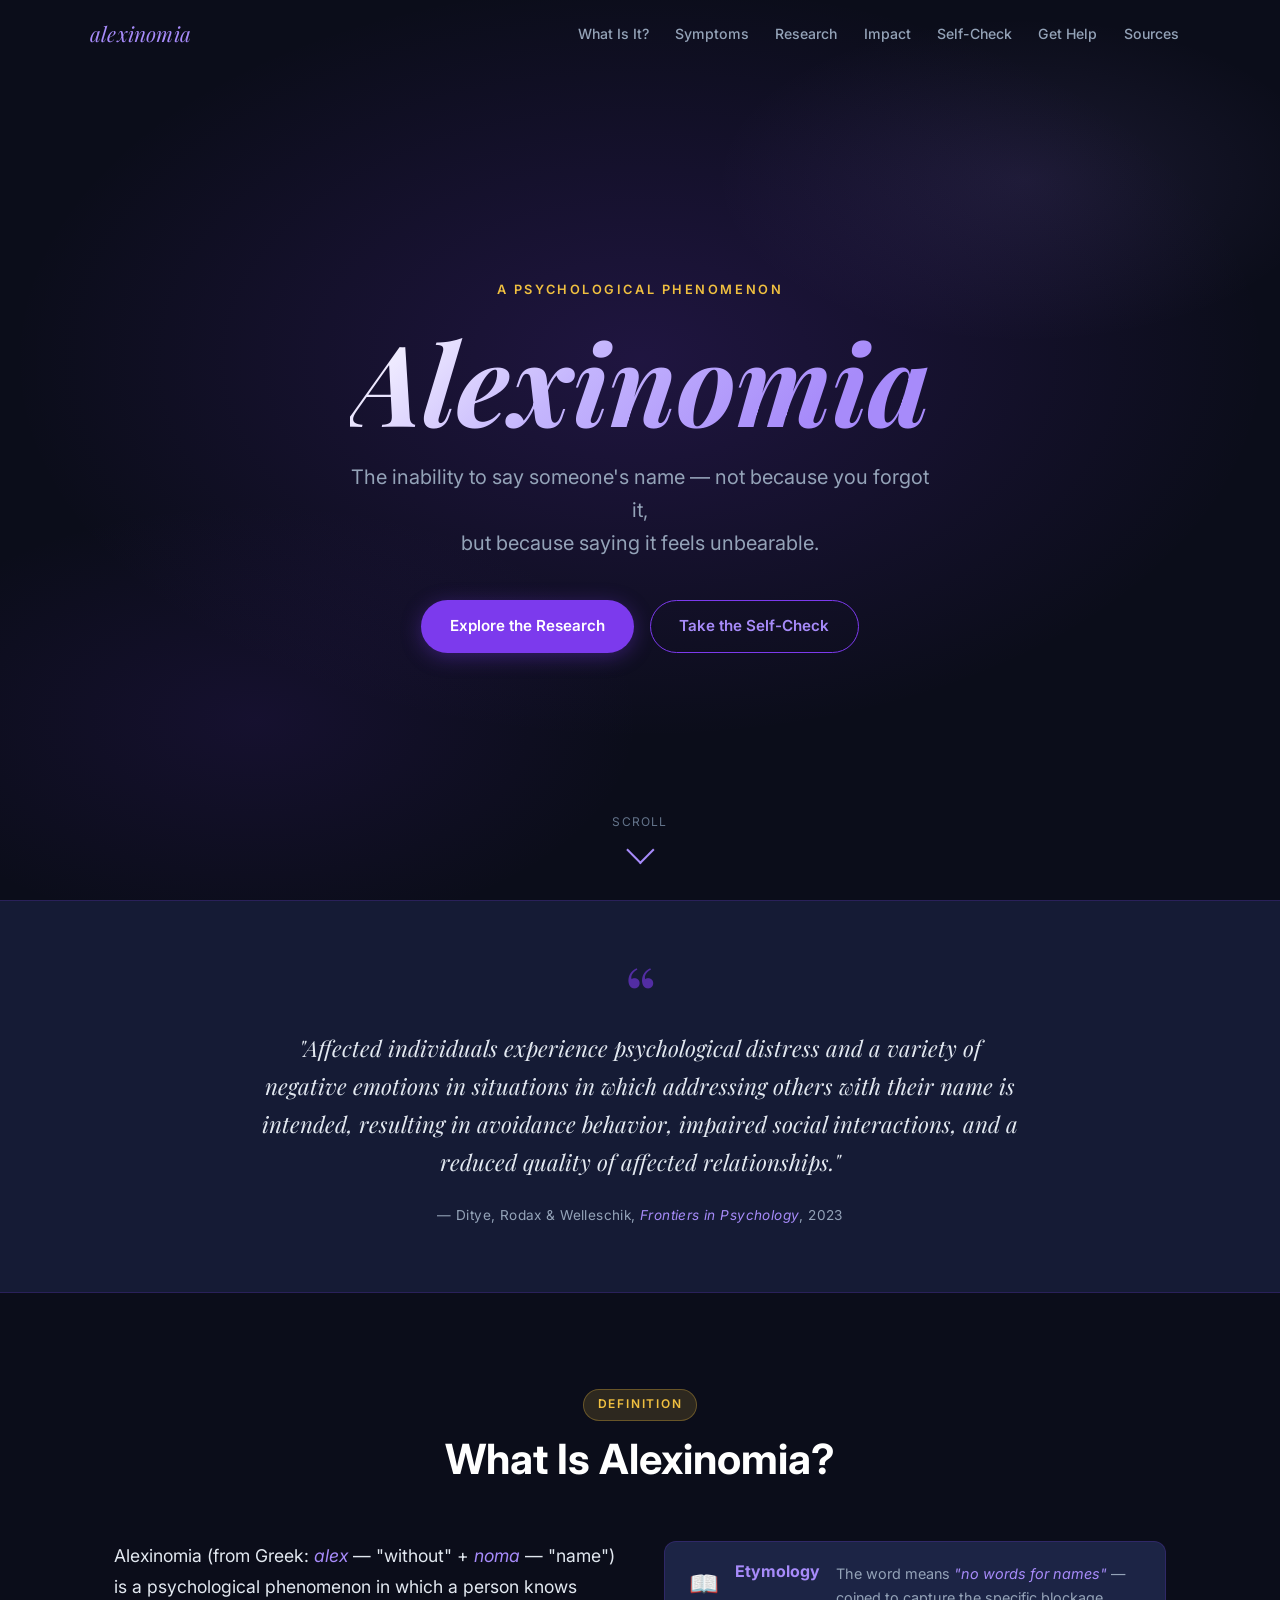
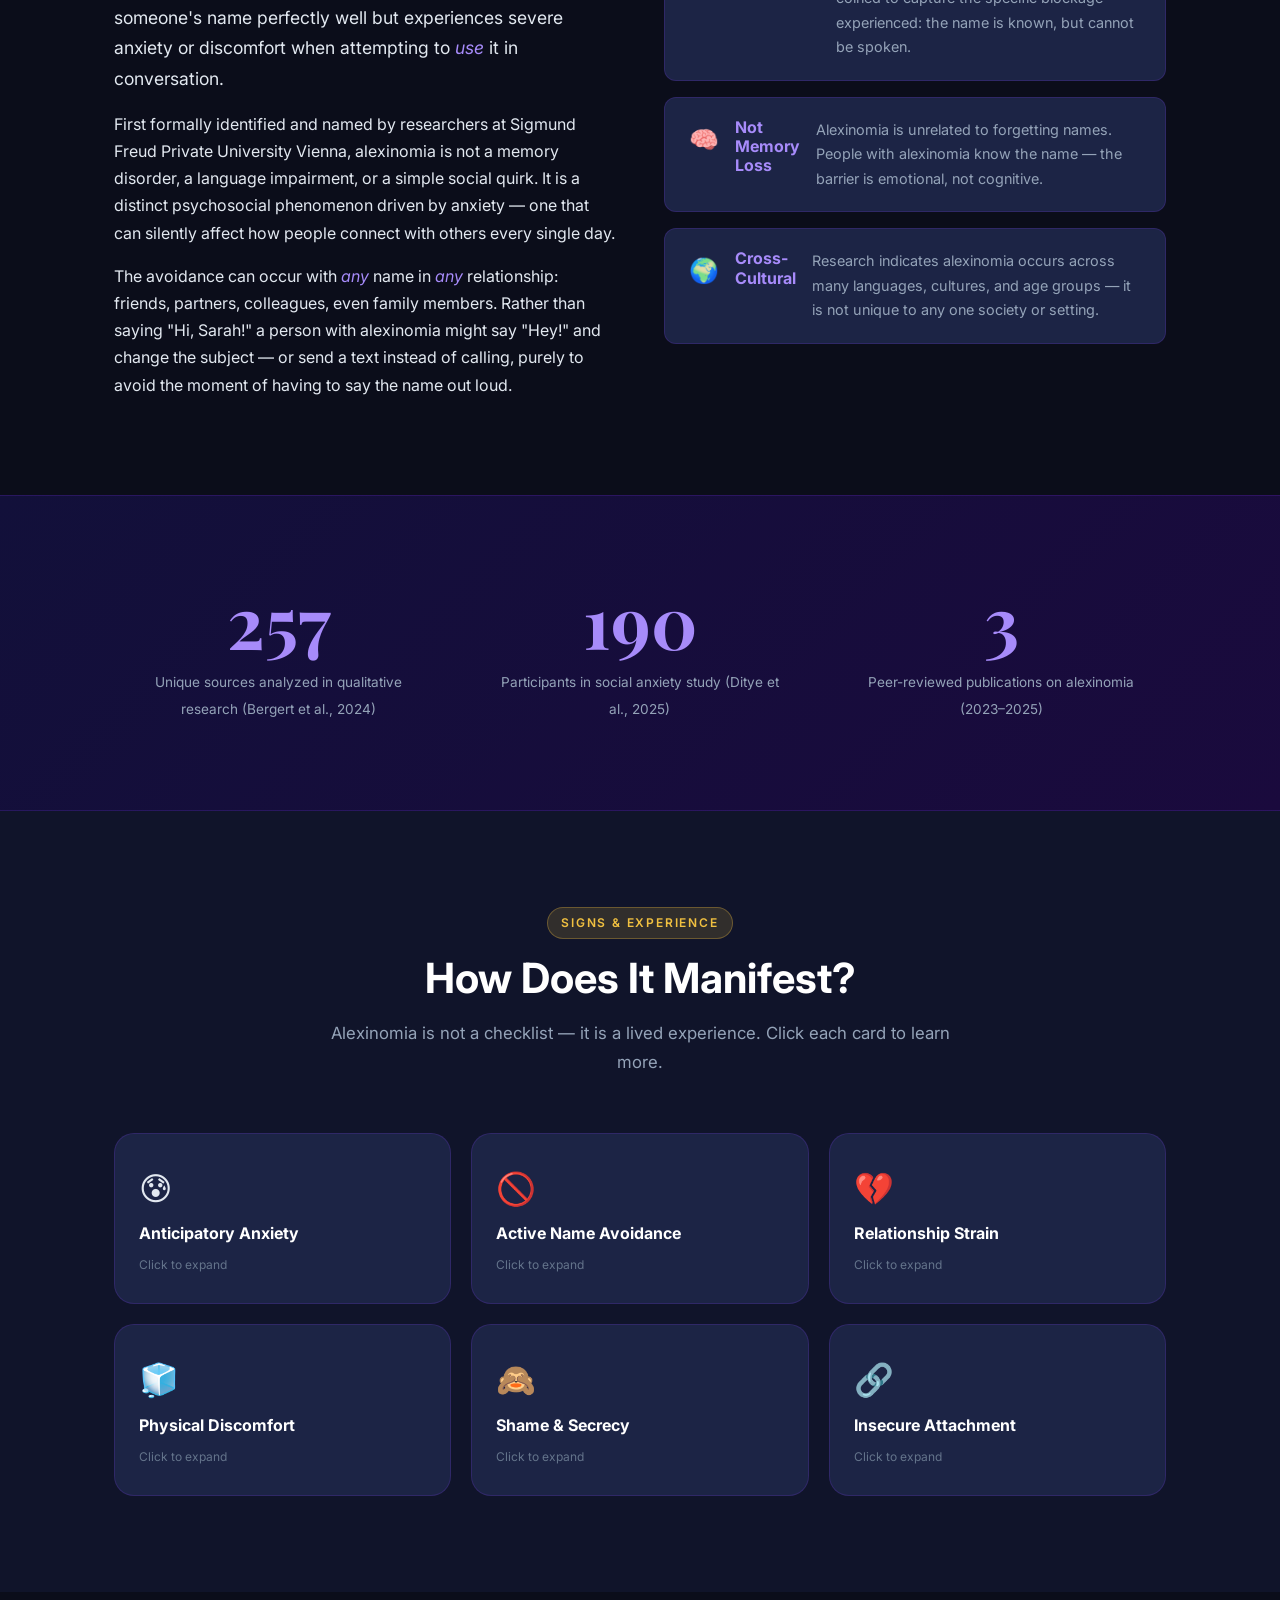
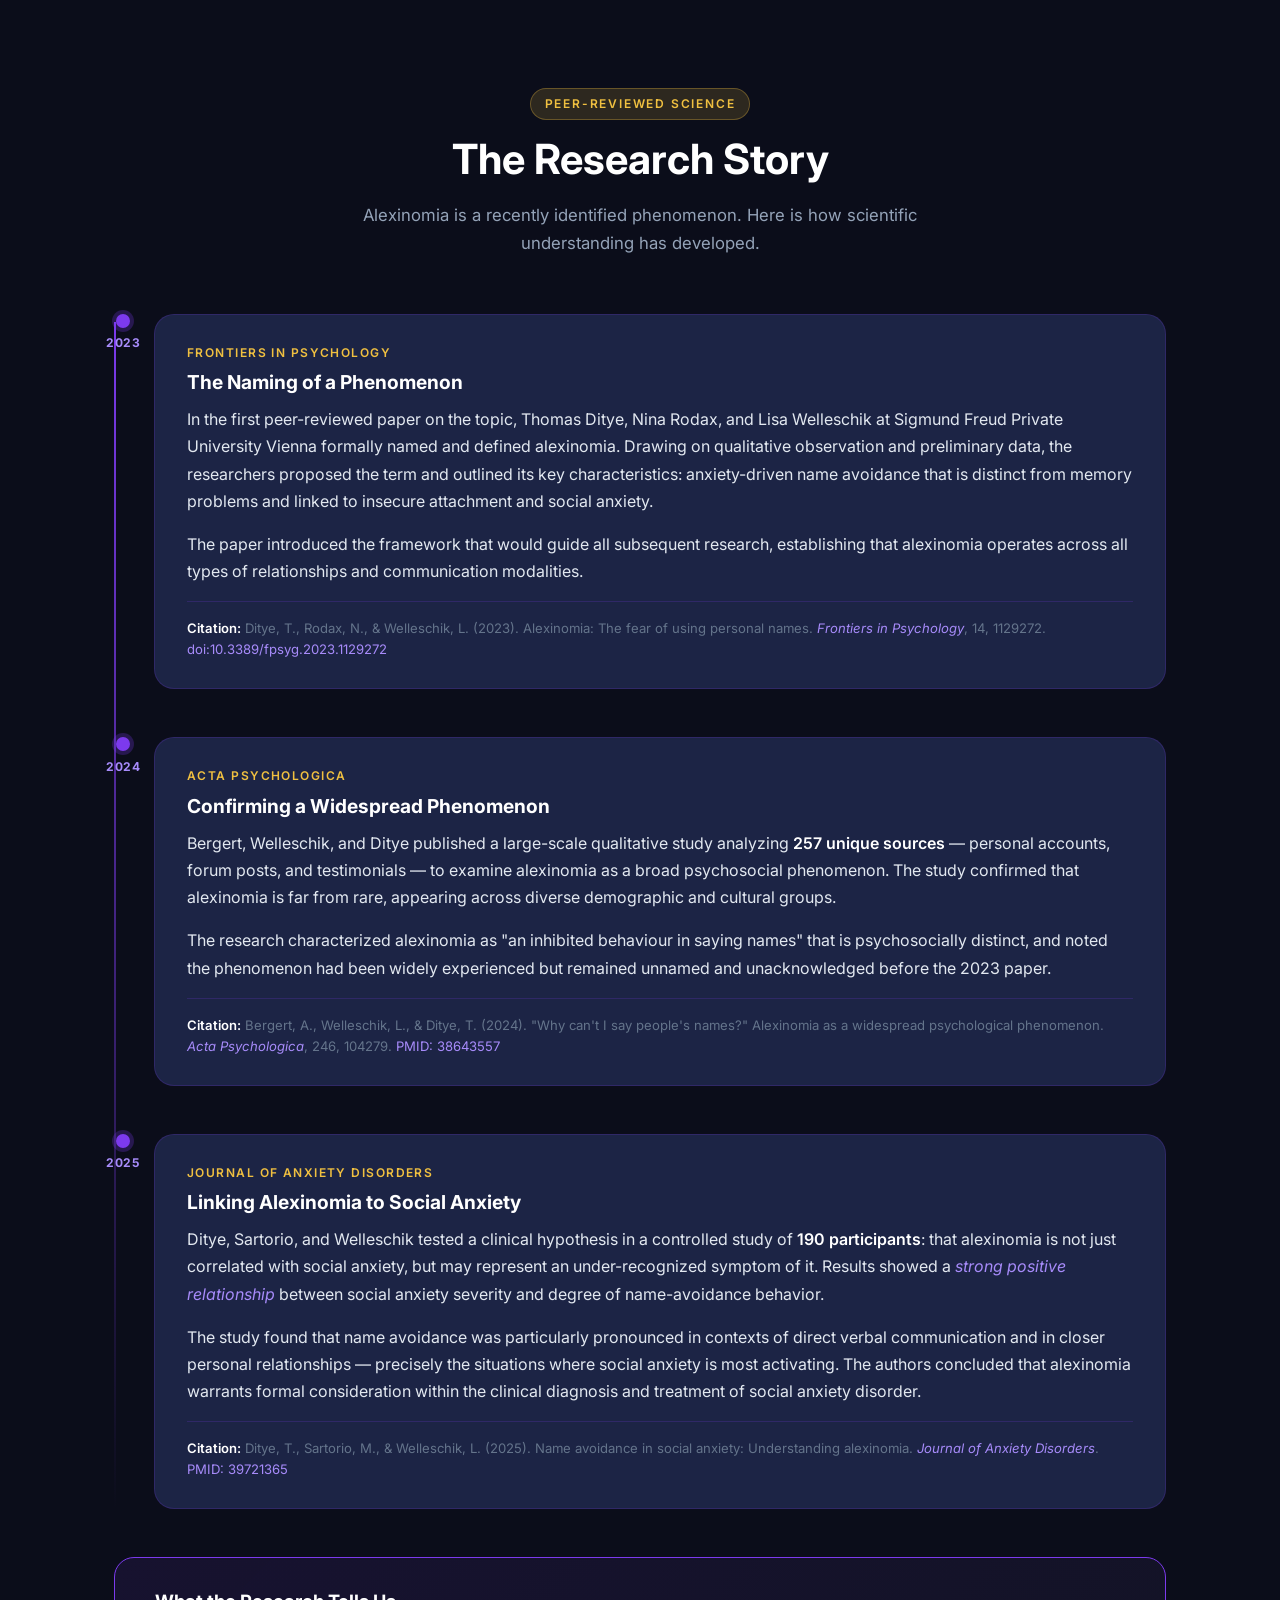
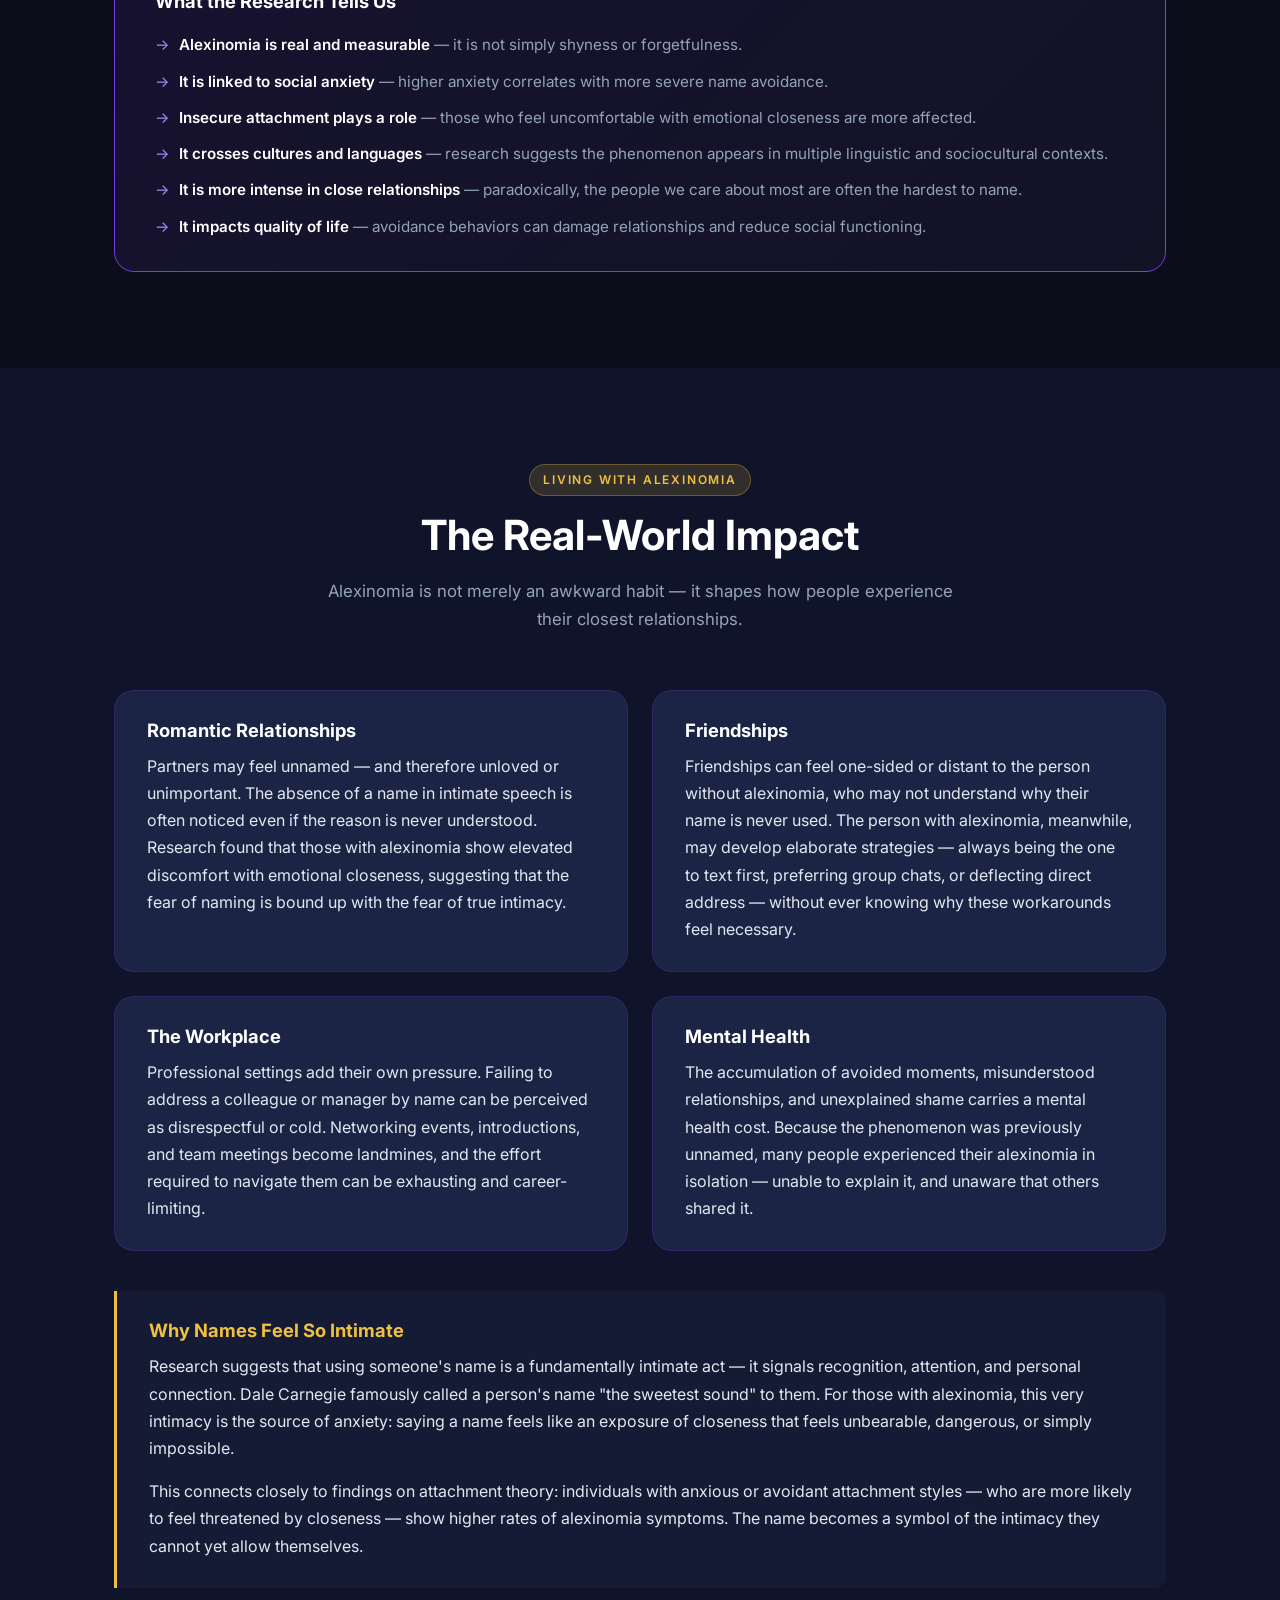
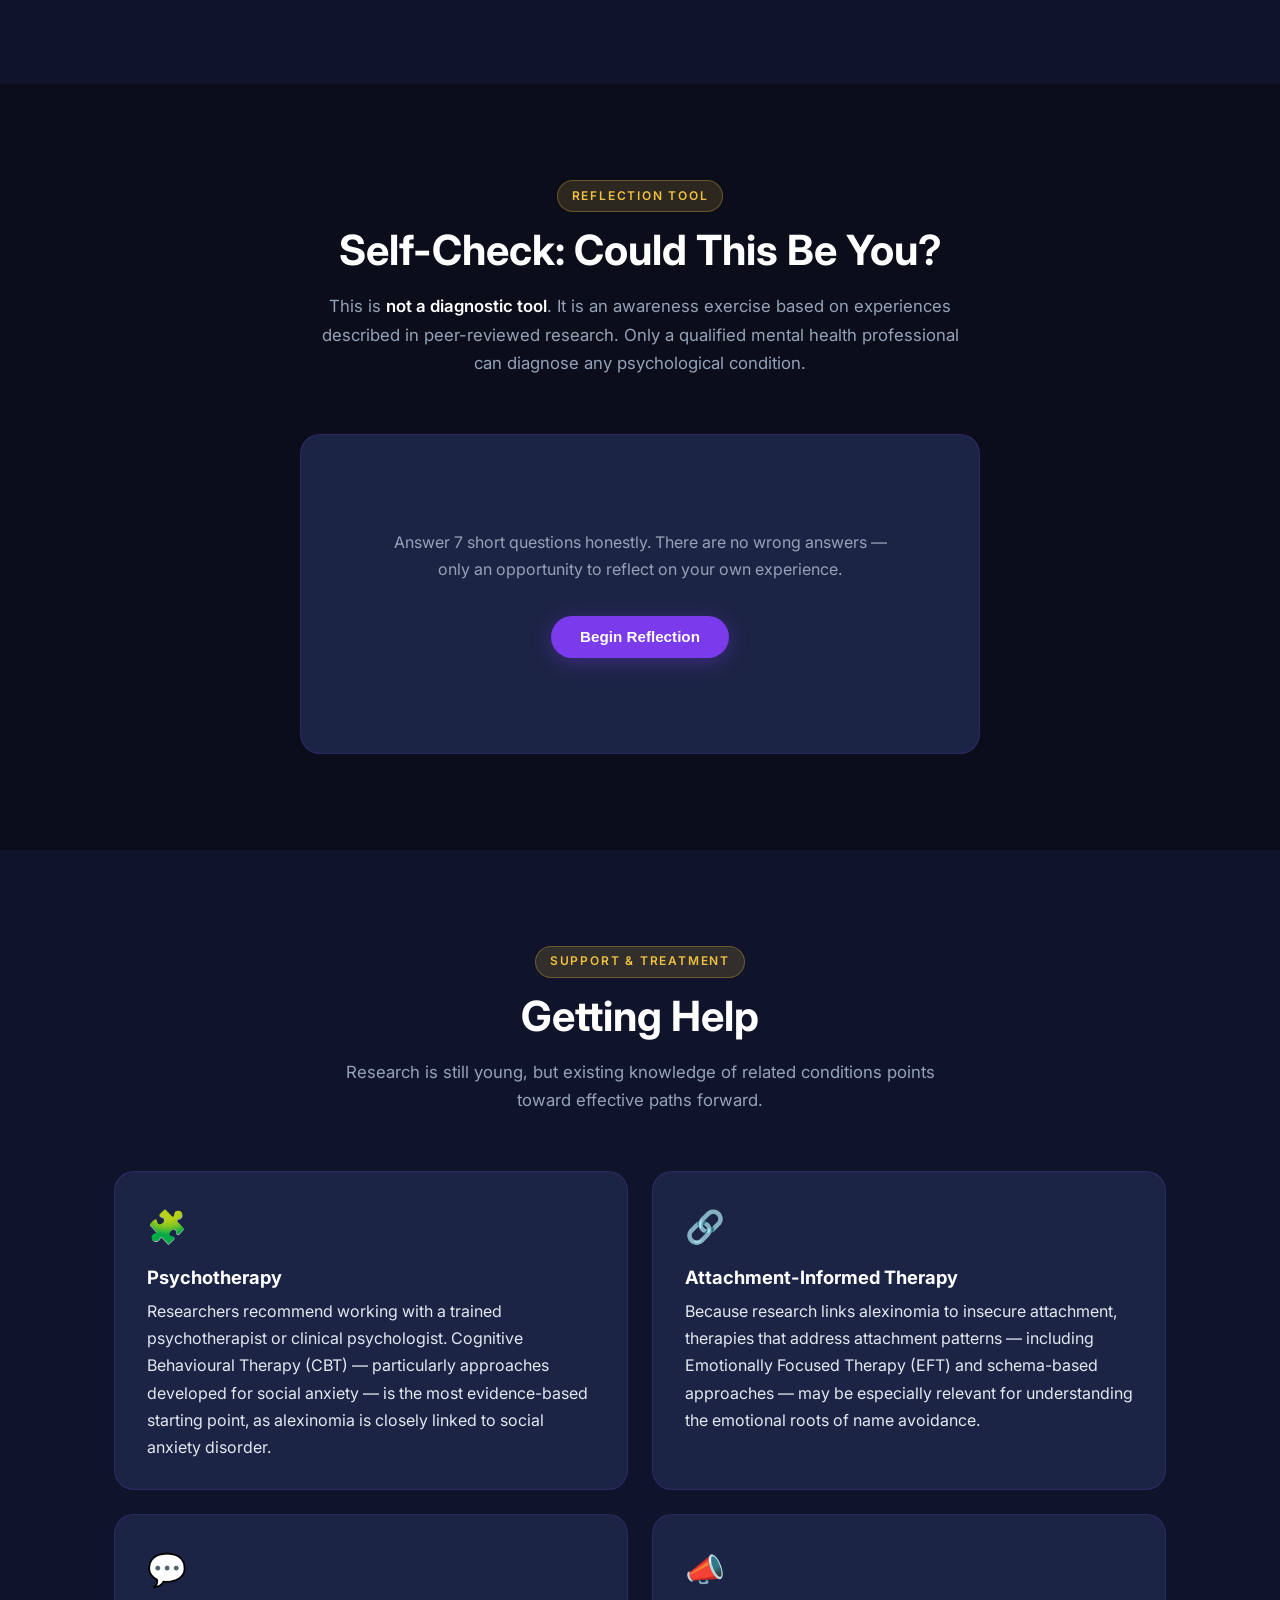
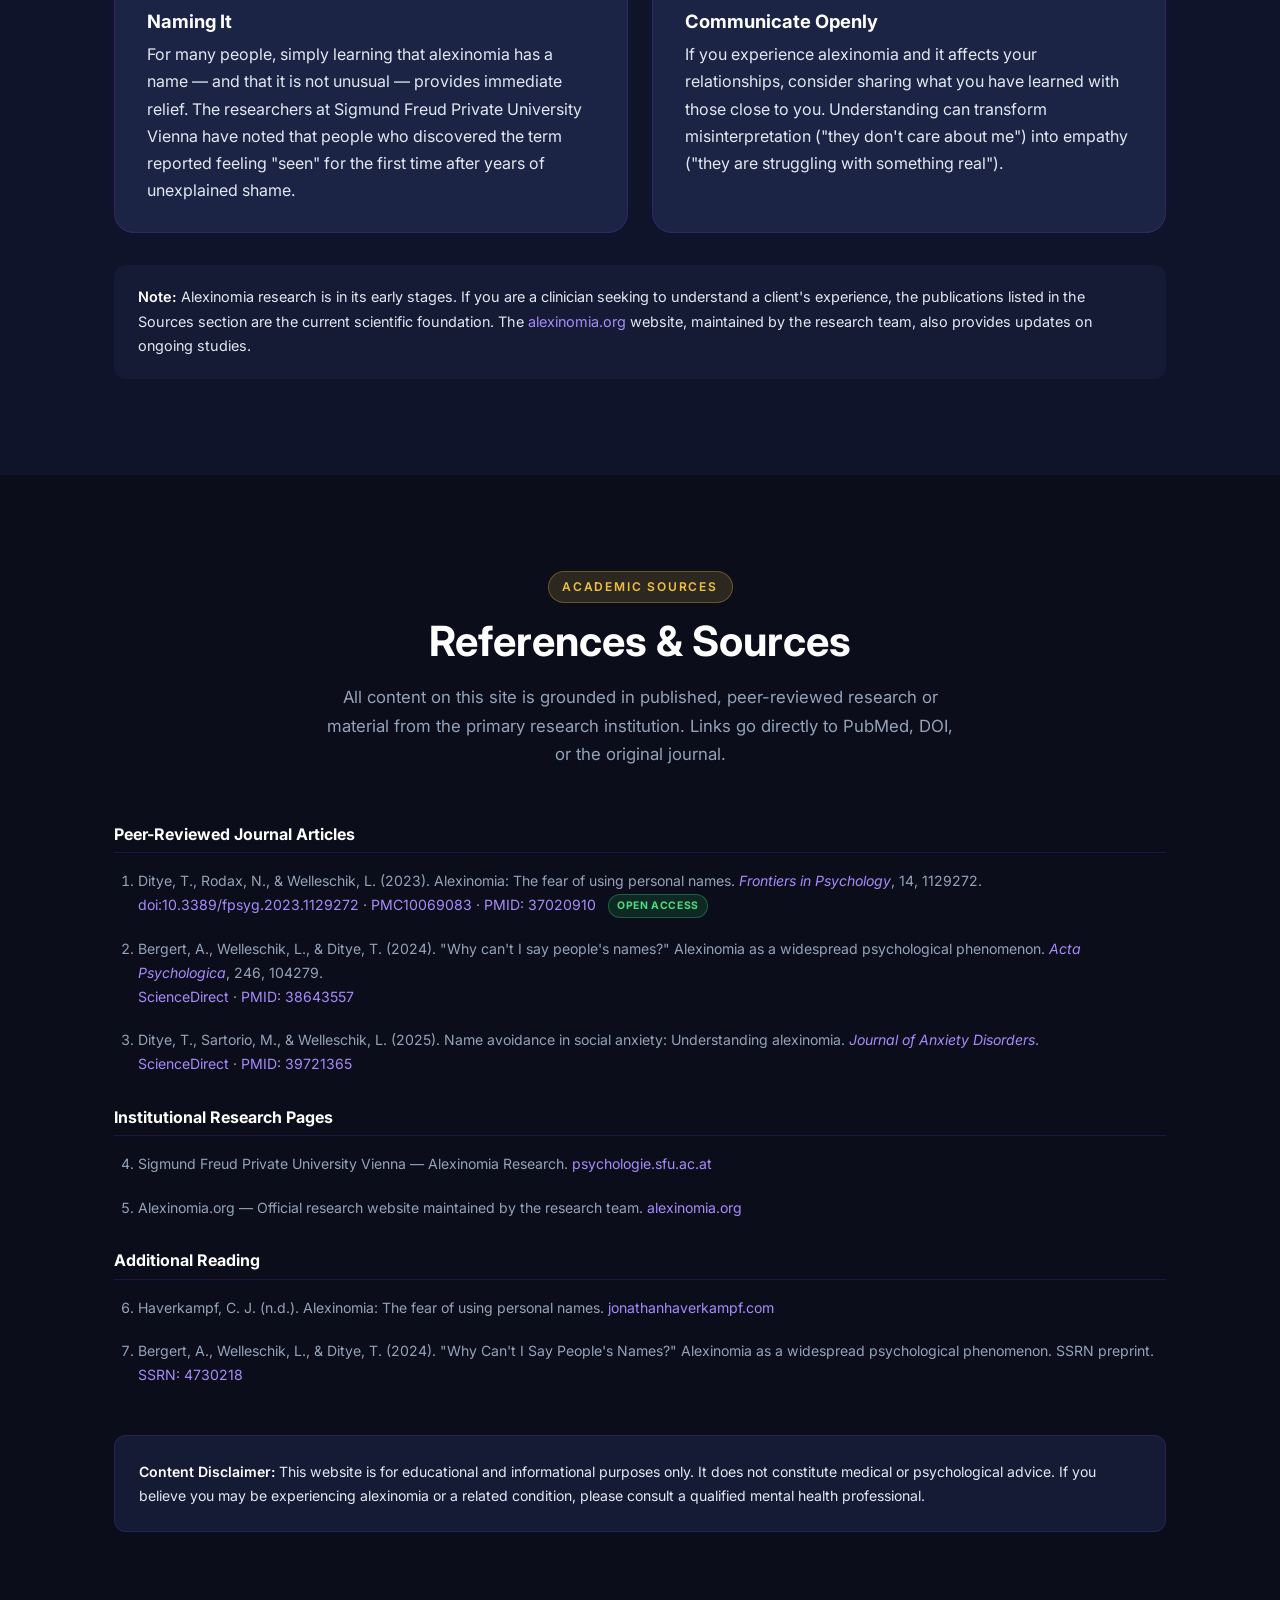
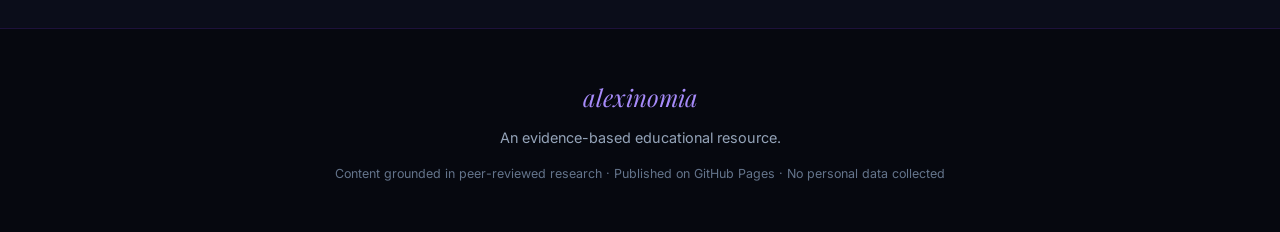
==== index.html @ c9ac842b "Add alexinomia informational website Evidence-based interactive site covering definition, symptoms, " ====
<!DOCTYPE html>
<html lang="en">
<head>
  <meta charset="UTF-8" />
  <meta name="viewport" content="width=device-width, initial-scale=1.0" />
  <title>Alexinomia — The Fear of Using Names</title>
  <meta name="description" content="An interactive, research-based guide to alexinomia — the psychological phenomenon of name avoidance." />
  <link rel="stylesheet" href="style.css" />
  <link rel="preconnect" href="https://fonts.googleapis.com" />
  <link rel="preconnect" href="https://fonts.gstatic.com" crossorigin />
  <link href="https://fonts.googleapis.com/css2?family=Inter:wght@300;400;500;600;700&family=Playfair+Display:ital,wght@0,700;1,400&display=swap" rel="stylesheet" />
</head>
<body>

<!-- ═══════════════════════════ NAV ═══════════════════════════ -->
<nav id="navbar">
  <div class="nav-inner">
    <a href="#hero" class="nav-logo">alexinomia</a>
    <button class="nav-toggle" id="navToggle" aria-label="Toggle menu">
      <span></span><span></span><span></span>
    </button>
    <ul class="nav-links" id="navLinks">
      <li><a href="#what">What Is It?</a></li>
      <li><a href="#symptoms">Symptoms</a></li>
      <li><a href="#research">Research</a></li>
      <li><a href="#impact">Impact</a></li>
      <li><a href="#self-check">Self-Check</a></li>
      <li><a href="#help">Get Help</a></li>
      <li><a href="#references">Sources</a></li>
    </ul>
  </div>
</nav>

<!-- ═══════════════════════════ HERO ═══════════════════════════ -->
<section id="hero">
  <div class="hero-bg"></div>
  <div class="hero-particles" id="particles"></div>
  <div class="hero-content">
    <p class="hero-eyebrow reveal">A Psychological Phenomenon</p>
    <h1 class="hero-title reveal">
      <em>Alexinomia</em>
    </h1>
    <p class="hero-subtitle reveal">
      The inability to say someone's name — not because you forgot it,<br class="br-desktop" />
      but because saying it feels unbearable.
    </p>
    <div class="hero-cta reveal">
      <a href="#what" class="btn btn-primary">Explore the Research</a>
      <a href="#self-check" class="btn btn-ghost">Take the Self-Check</a>
    </div>
  </div>
  <div class="hero-scroll-hint">
    <span>Scroll</span>
    <div class="scroll-arrow"></div>
  </div>
</section>

<!-- ═══════════════════════════ PULL QUOTE ═══════════════════════════ -->
<section class="pull-quote-section">
  <div class="container">
    <blockquote class="pull-quote reveal">
      <p>"Affected individuals experience psychological distress and a variety of negative emotions in situations in which addressing others with their name is intended, resulting in avoidance behavior, impaired social interactions, and a reduced quality of affected relationships."</p>
      <cite>— Ditye, Rodax &amp; Welleschik, <em>Frontiers in Psychology</em>, 2023</cite>
    </blockquote>
  </div>
</section>

<!-- ═══════════════════════════ WHAT IS IT? ═══════════════════════════ -->
<section id="what" class="section">
  <div class="container">
    <div class="section-header reveal">
      <span class="section-label">Definition</span>
      <h2>What Is Alexinomia?</h2>
    </div>
    <div class="what-grid">
      <div class="what-text reveal">
        <p class="lead">Alexinomia (from Greek: <em>alex</em> — "without" + <em>noma</em> — "name") is a psychological phenomenon in which a person knows someone's name perfectly well but experiences severe anxiety or discomfort when attempting to <em>use</em> it in conversation.</p>
        <p>First formally identified and named by researchers at Sigmund Freud Private University Vienna, alexinomia is not a memory disorder, a language impairment, or a simple social quirk. It is a distinct psychosocial phenomenon driven by anxiety — one that can silently affect how people connect with others every single day.</p>
        <p>The avoidance can occur with <em>any</em> name in <em>any</em> relationship: friends, partners, colleagues, even family members. Rather than saying "Hi, Sarah!" a person with alexinomia might say "Hey!" and change the subject — or send a text instead of calling, purely to avoid the moment of having to say the name out loud.</p>
      </div>
      <div class="what-cards reveal">
        <div class="info-card">
          <div class="info-card-icon">📖</div>
          <h3>Etymology</h3>
          <p>The word means <em>"no words for names"</em> — coined to capture the specific blockage experienced: the name is known, but cannot be spoken.</p>
        </div>
        <div class="info-card">
          <div class="info-card-icon">🧠</div>
          <h3>Not Memory Loss</h3>
          <p>Alexinomia is unrelated to forgetting names. People with alexinomia know the name — the barrier is emotional, not cognitive.</p>
        </div>
        <div class="info-card">
          <div class="info-card-icon">🌍</div>
          <h3>Cross-Cultural</h3>
          <p>Research indicates alexinomia occurs across many languages, cultures, and age groups — it is not unique to any one society or setting.</p>
        </div>
      </div>
    </div>
  </div>
</section>

<!-- ═══════════════════════════ STATS ═══════════════════════════ -->
<section class="stats-section">
  <div class="container">
    <div class="stats-grid">
      <div class="stat-item reveal">
        <span class="stat-number" data-target="257">0</span>
        <span class="stat-label">Unique sources analyzed in qualitative research (Bergert et al., 2024)</span>
      </div>
      <div class="stat-item reveal">
        <span class="stat-number" data-target="190">0</span>
        <span class="stat-label">Participants in social anxiety study (Ditye et al., 2025)</span>
      </div>
      <div class="stat-item reveal">
        <span class="stat-number" data-target="3">0</span>
        <span class="stat-label">Peer-reviewed publications on alexinomia (2023–2025)</span>
      </div>
    </div>
  </div>
</section>

<!-- ═══════════════════════════ SYMPTOMS ═══════════════════════════ -->
<section id="symptoms" class="section section-alt">
  <div class="container">
    <div class="section-header reveal">
      <span class="section-label">Signs &amp; Experience</span>
      <h2>How Does It Manifest?</h2>
      <p class="section-intro">Alexinomia is not a checklist — it is a lived experience. Click each card to learn more.</p>
    </div>
    <div class="symptom-grid">

      <div class="symptom-card reveal" tabindex="0">
        <div class="symptom-card-front">
          <div class="symptom-icon">😰</div>
          <h3>Anticipatory Anxiety</h3>
          <span class="card-hint">Click to expand</span>
        </div>
        <div class="symptom-card-back">
          <p>Before a conversation even begins, a person with alexinomia may feel dread about the moment they would typically address someone by name. This anticipation can cause avoidance of entire social situations.</p>
        </div>
      </div>

      <div class="symptom-card reveal" tabindex="0">
        <div class="symptom-card-front">
          <div class="symptom-icon">🚫</div>
          <h3>Active Name Avoidance</h3>
          <span class="card-hint">Click to expand</span>
        </div>
        <div class="symptom-card-back">
          <p>Individuals go to considerable lengths to avoid saying names directly — rephrasing sentences, using "hey," "excuse me," or non-verbal gestures instead. The avoidance happens across text, phone, and face-to-face communication.</p>
        </div>
      </div>

      <div class="symptom-card reveal" tabindex="0">
        <div class="symptom-card-front">
          <div class="symptom-icon">💔</div>
          <h3>Relationship Strain</h3>
          <span class="card-hint">Click to expand</span>
        </div>
        <div class="symptom-card-back">
          <p>Research shows the behavior is paradoxically stronger in closer relationships. Partners and family members may notice the absence of their name and misinterpret it as emotional distance, indifference, or a lack of love — when the reality is quite the opposite.</p>
        </div>
      </div>

      <div class="symptom-card reveal" tabindex="0">
        <div class="symptom-card-front">
          <div class="symptom-icon">🧊</div>
          <h3>Physical Discomfort</h3>
          <span class="card-hint">Click to expand</span>
        </div>
        <div class="symptom-card-back">
          <p>Beyond emotional distress, many individuals report physical sensations — tension, a feeling of freezing up, an inability to form the word — in the moment they attempt to say a name. These somatic responses reinforce avoidance.</p>
        </div>
      </div>

      <div class="symptom-card reveal" tabindex="0">
        <div class="symptom-card-front">
          <div class="symptom-icon">🙈</div>
          <h3>Shame &amp; Secrecy</h3>
          <span class="card-hint">Click to expand</span>
        </div>
        <div class="symptom-card-back">
          <p>Because the phenomenon was previously unnamed and unstudied, many people experiencing it had no framework to understand it. This often led to deep shame and secrecy — the person knowing something feels "wrong" but not knowing why, or even that others share the experience.</p>
        </div>
      </div>

      <div class="symptom-card reveal" tabindex="0">
        <div class="symptom-card-front">
          <div class="symptom-icon">🔗</div>
          <h3>Insecure Attachment</h3>
          <span class="card-hint">Click to expand</span>
        </div>
        <div class="symptom-card-back">
          <p>Research has found that those with alexinomia often show higher attachment insecurity — specifically discomfort with emotional closeness and intimacy. Saying someone's name is an act of intimacy, and for those with anxious or avoidant attachment styles, this intimacy can feel threatening.</p>
        </div>
      </div>

    </div>
  </div>
</section>

<!-- ═══════════════════════════ RESEARCH TIMELINE ═══════════════════════════ -->
<section id="research" class="section">
  <div class="container">
    <div class="section-header reveal">
      <span class="section-label">Peer-Reviewed Science</span>
      <h2>The Research Story</h2>
      <p class="section-intro">Alexinomia is a recently identified phenomenon. Here is how scientific understanding has developed.</p>
    </div>

    <div class="timeline">

      <div class="timeline-item reveal">
        <div class="timeline-marker">
          <span class="timeline-year">2023</span>
        </div>
        <div class="timeline-content">
          <span class="timeline-journal">Frontiers in Psychology</span>
          <h3>The Naming of a Phenomenon</h3>
          <p>In the first peer-reviewed paper on the topic, Thomas Ditye, Nina Rodax, and Lisa Welleschik at Sigmund Freud Private University Vienna formally named and defined alexinomia. Drawing on qualitative observation and preliminary data, the researchers proposed the term and outlined its key characteristics: anxiety-driven name avoidance that is distinct from memory problems and linked to insecure attachment and social anxiety.</p>
          <p>The paper introduced the framework that would guide all subsequent research, establishing that alexinomia operates across all types of relationships and communication modalities.</p>
          <div class="timeline-cite">
            <strong>Citation:</strong> Ditye, T., Rodax, N., &amp; Welleschik, L. (2023). Alexinomia: The fear of using personal names. <em>Frontiers in Psychology</em>, 14, 1129272. <a href="https://doi.org/10.3389/fpsyg.2023.1129272" target="_blank" rel="noopener">doi:10.3389/fpsyg.2023.1129272</a>
          </div>
        </div>
      </div>

      <div class="timeline-item reveal">
        <div class="timeline-marker">
          <span class="timeline-year">2024</span>
        </div>
        <div class="timeline-content">
          <span class="timeline-journal">Acta Psychologica</span>
          <h3>Confirming a Widespread Phenomenon</h3>
          <p>Bergert, Welleschik, and Ditye published a large-scale qualitative study analyzing <strong>257 unique sources</strong> — personal accounts, forum posts, and testimonials — to examine alexinomia as a broad psychosocial phenomenon. The study confirmed that alexinomia is far from rare, appearing across diverse demographic and cultural groups.</p>
          <p>The research characterized alexinomia as "an inhibited behaviour in saying names" that is psychosocially distinct, and noted the phenomenon had been widely experienced but remained unnamed and unacknowledged before the 2023 paper.</p>
          <div class="timeline-cite">
            <strong>Citation:</strong> Bergert, A., Welleschik, L., &amp; Ditye, T. (2024). "Why can't I say people's names?" Alexinomia as a widespread psychological phenomenon. <em>Acta Psychologica</em>, 246, 104279. <a href="https://pubmed.ncbi.nlm.nih.gov/38643557/" target="_blank" rel="noopener">PMID: 38643557</a>
          </div>
        </div>
      </div>

      <div class="timeline-item reveal">
        <div class="timeline-marker">
          <span class="timeline-year">2025</span>
        </div>
        <div class="timeline-content">
          <span class="timeline-journal">Journal of Anxiety Disorders</span>
          <h3>Linking Alexinomia to Social Anxiety</h3>
          <p>Ditye, Sartorio, and Welleschik tested a clinical hypothesis in a controlled study of <strong>190 participants</strong>: that alexinomia is not just correlated with social anxiety, but may represent an under-recognized symptom of it. Results showed a <em>strong positive relationship</em> between social anxiety severity and degree of name-avoidance behavior.</p>
          <p>The study found that name avoidance was particularly pronounced in contexts of direct verbal communication and in closer personal relationships — precisely the situations where social anxiety is most activating. The authors concluded that alexinomia warrants formal consideration within the clinical diagnosis and treatment of social anxiety disorder.</p>
          <div class="timeline-cite">
            <strong>Citation:</strong> Ditye, T., Sartorio, M., &amp; Welleschik, L. (2025). Name avoidance in social anxiety: Understanding alexinomia. <em>Journal of Anxiety Disorders</em>. <a href="https://pubmed.ncbi.nlm.nih.gov/39721365/" target="_blank" rel="noopener">PMID: 39721365</a>
          </div>
        </div>
      </div>

    </div>

    <!-- Key Findings box -->
    <div class="findings-box reveal">
      <h3>What the Research Tells Us</h3>
      <ul class="findings-list">
        <li><strong>Alexinomia is real and measurable</strong> — it is not simply shyness or forgetfulness.</li>
        <li><strong>It is linked to social anxiety</strong> — higher anxiety correlates with more severe name avoidance.</li>
        <li><strong>Insecure attachment plays a role</strong> — those who feel uncomfortable with emotional closeness are more affected.</li>
        <li><strong>It crosses cultures and languages</strong> — research suggests the phenomenon appears in multiple linguistic and sociocultural contexts.</li>
        <li><strong>It is more intense in close relationships</strong> — paradoxically, the people we care about most are often the hardest to name.</li>
        <li><strong>It impacts quality of life</strong> — avoidance behaviors can damage relationships and reduce social functioning.</li>
      </ul>
    </div>
  </div>
</section>

<!-- ═══════════════════════════ IMPACT ═══════════════════════════ -->
<section id="impact" class="section section-alt">
  <div class="container">
    <div class="section-header reveal">
      <span class="section-label">Living With Alexinomia</span>
      <h2>The Real-World Impact</h2>
      <p class="section-intro">Alexinomia is not merely an awkward habit — it shapes how people experience their closest relationships.</p>
    </div>
    <div class="impact-grid">
      <div class="impact-card reveal">
        <h3>Romantic Relationships</h3>
        <p>Partners may feel unnamed — and therefore unloved or unimportant. The absence of a name in intimate speech is often noticed even if the reason is never understood. Research found that those with alexinomia show elevated discomfort with emotional closeness, suggesting that the fear of naming is bound up with the fear of true intimacy.</p>
      </div>
      <div class="impact-card reveal">
        <h3>Friendships</h3>
        <p>Friendships can feel one-sided or distant to the person without alexinomia, who may not understand why their name is never used. The person with alexinomia, meanwhile, may develop elaborate strategies — always being the one to text first, preferring group chats, or deflecting direct address — without ever knowing why these workarounds feel necessary.</p>
      </div>
      <div class="impact-card reveal">
        <h3>The Workplace</h3>
        <p>Professional settings add their own pressure. Failing to address a colleague or manager by name can be perceived as disrespectful or cold. Networking events, introductions, and team meetings become landmines, and the effort required to navigate them can be exhausting and career-limiting.</p>
      </div>
      <div class="impact-card reveal">
        <h3>Mental Health</h3>
        <p>The accumulation of avoided moments, misunderstood relationships, and unexplained shame carries a mental health cost. Because the phenomenon was previously unnamed, many people experienced their alexinomia in isolation — unable to explain it, and unaware that others shared it.</p>
      </div>
    </div>

    <div class="intimate-connection reveal">
      <h3>Why Names Feel So Intimate</h3>
      <p>Research suggests that using someone's name is a fundamentally intimate act — it signals recognition, attention, and personal connection. Dale Carnegie famously called a person's name "the sweetest sound" to them. For those with alexinomia, this very intimacy is the source of anxiety: saying a name feels like an exposure of closeness that feels unbearable, dangerous, or simply impossible.</p>
      <p>This connects closely to findings on attachment theory: individuals with anxious or avoidant attachment styles — who are more likely to feel threatened by closeness — show higher rates of alexinomia symptoms. The name becomes a symbol of the intimacy they cannot yet allow themselves.</p>
    </div>
  </div>
</section>

<!-- ═══════════════════════════ SELF-CHECK ═══════════════════════════ -->
<section id="self-check" class="section">
  <div class="container">
    <div class="section-header reveal">
      <span class="section-label">Reflection Tool</span>
      <h2>Self-Check: Could This Be You?</h2>
      <p class="section-intro">This is <strong>not a diagnostic tool</strong>. It is an awareness exercise based on experiences described in peer-reviewed research. Only a qualified mental health professional can diagnose any psychological condition.</p>
    </div>

    <div class="quiz-container reveal">
      <div id="quiz-intro" class="quiz-screen active">
        <p class="quiz-desc">Answer 7 short questions honestly. There are no wrong answers — only an opportunity to reflect on your own experience.</p>
        <button class="btn btn-primary" id="startQuiz">Begin Reflection</button>
      </div>

      <div id="quiz-questions" class="quiz-screen">
        <div class="quiz-progress">
          <div class="quiz-progress-bar" id="progressBar"></div>
        </div>
        <p class="quiz-counter" id="quizCounter">Question 1 of 7</p>
        <p class="quiz-question" id="quizQuestion"></p>
        <div class="quiz-options" id="quizOptions"></div>
      </div>

      <div id="quiz-result" class="quiz-screen">
        <div class="result-icon" id="resultIcon"></div>
        <h3 id="resultTitle"></h3>
        <p id="resultText"></p>
        <p class="result-disclaimer">Remember: this reflection tool cannot diagnose alexinomia or any other condition. If these experiences resonate strongly with you, speaking to a psychotherapist or clinical psychologist is a meaningful next step.</p>
        <button class="btn btn-ghost" id="retakeQuiz">Reflect Again</button>
      </div>
    </div>
  </div>
</section>

<!-- ═══════════════════════════ GET HELP ═══════════════════════════ -->
<section id="help" class="section section-alt">
  <div class="container">
    <div class="section-header reveal">
      <span class="section-label">Support &amp; Treatment</span>
      <h2>Getting Help</h2>
      <p class="section-intro">Research is still young, but existing knowledge of related conditions points toward effective paths forward.</p>
    </div>
    <div class="help-grid">
      <div class="help-card reveal">
        <div class="help-icon">🧩</div>
        <h3>Psychotherapy</h3>
        <p>Researchers recommend working with a trained psychotherapist or clinical psychologist. Cognitive Behavioural Therapy (CBT) — particularly approaches developed for social anxiety — is the most evidence-based starting point, as alexinomia is closely linked to social anxiety disorder.</p>
      </div>
      <div class="help-card reveal">
        <div class="help-icon">🔗</div>
        <h3>Attachment-Informed Therapy</h3>
        <p>Because research links alexinomia to insecure attachment, therapies that address attachment patterns — including Emotionally Focused Therapy (EFT) and schema-based approaches — may be especially relevant for understanding the emotional roots of name avoidance.</p>
      </div>
      <div class="help-card reveal">
        <div class="help-icon">💬</div>
        <h3>Naming It</h3>
        <p>For many people, simply learning that alexinomia has a name — and that it is not unusual — provides immediate relief. The researchers at Sigmund Freud Private University Vienna have noted that people who discovered the term reported feeling "seen" for the first time after years of unexplained shame.</p>
      </div>
      <div class="help-card reveal">
        <div class="help-icon">📣</div>
        <h3>Communicate Openly</h3>
        <p>If you experience alexinomia and it affects your relationships, consider sharing what you have learned with those close to you. Understanding can transform misinterpretation ("they don't care about me") into empathy ("they are struggling with something real").</p>
      </div>
    </div>
    <div class="help-note reveal">
      <p><strong>Note:</strong> Alexinomia research is in its early stages. If you are a clinician seeking to understand a client's experience, the publications listed in the Sources section are the current scientific foundation. The <a href="https://alexinomia.org" target="_blank" rel="noopener">alexinomia.org</a> website, maintained by the research team, also provides updates on ongoing studies.</p>
    </div>
  </div>
</section>

<!-- ═══════════════════════════ REFERENCES ═══════════════════════════ -->
<section id="references" class="section">
  <div class="container">
    <div class="section-header reveal">
      <span class="section-label">Academic Sources</span>
      <h2>References &amp; Sources</h2>
      <p class="section-intro">All content on this site is grounded in published, peer-reviewed research or material from the primary research institution. Links go directly to PubMed, DOI, or the original journal.</p>
    </div>

    <div class="references-list reveal">
      <h3>Peer-Reviewed Journal Articles</h3>
      <ol class="ref-list">
        <li>
          Ditye, T., Rodax, N., &amp; Welleschik, L. (2023). Alexinomia: The fear of using personal names. <em>Frontiers in Psychology</em>, 14, 1129272.
          <br />
          <a href="https://doi.org/10.3389/fpsyg.2023.1129272" target="_blank" rel="noopener">doi:10.3389/fpsyg.2023.1129272</a> ·
          <a href="https://pmc.ncbi.nlm.nih.gov/articles/PMC10069083/" target="_blank" rel="noopener">PMC10069083</a> ·
          <a href="https://pubmed.ncbi.nlm.nih.gov/37020910/" target="_blank" rel="noopener">PMID: 37020910</a>
          <span class="ref-badge open-access">Open Access</span>
        </li>
        <li>
          Bergert, A., Welleschik, L., &amp; Ditye, T. (2024). "Why can't I say people's names?" Alexinomia as a widespread psychological phenomenon. <em>Acta Psychologica</em>, 246, 104279.
          <br />
          <a href="https://www.sciencedirect.com/science/article/pii/S0001691824001562" target="_blank" rel="noopener">ScienceDirect</a> ·
          <a href="https://pubmed.ncbi.nlm.nih.gov/38643557/" target="_blank" rel="noopener">PMID: 38643557</a>
        </li>
        <li>
          Ditye, T., Sartorio, M., &amp; Welleschik, L. (2025). Name avoidance in social anxiety: Understanding alexinomia. <em>Journal of Anxiety Disorders</em>.
          <br />
          <a href="https://www.sciencedirect.com/science/article/pii/S0887618524001348" target="_blank" rel="noopener">ScienceDirect</a> ·
          <a href="https://pubmed.ncbi.nlm.nih.gov/39721365/" target="_blank" rel="noopener">PMID: 39721365</a>
        </li>
      </ol>

      <h3>Institutional Research Pages</h3>
      <ol class="ref-list" start="4">
        <li>
          Sigmund Freud Private University Vienna — Alexinomia Research.
          <a href="https://psychologie.sfu.ac.at/en/research/alexinomia/" target="_blank" rel="noopener">psychologie.sfu.ac.at</a>
        </li>
        <li>
          Alexinomia.org — Official research website maintained by the research team.
          <a href="https://alexinomia.org" target="_blank" rel="noopener">alexinomia.org</a>
        </li>
      </ol>

      <h3>Additional Reading</h3>
      <ol class="ref-list" start="6">
        <li>
          Haverkampf, C. J. (n.d.). Alexinomia: The fear of using personal names.
          <a href="https://jonathanhaverkampf.com/alexinomia-the-fear-of-using-personal-names/" target="_blank" rel="noopener">jonathanhaverkampf.com</a>
        </li>
        <li>
          Bergert, A., Welleschik, L., &amp; Ditye, T. (2024). "Why Can't I Say People's Names?" Alexinomia as a widespread psychological phenomenon. SSRN preprint.
          <a href="https://papers.ssrn.com/sol3/papers.cfm?abstract_id=4730218" target="_blank" rel="noopener">SSRN: 4730218</a>
        </li>
      </ol>
    </div>

    <div class="disclaimer reveal">
      <p><strong>Content Disclaimer:</strong> This website is for educational and informational purposes only. It does not constitute medical or psychological advice. If you believe you may be experiencing alexinomia or a related condition, please consult a qualified mental health professional.</p>
    </div>
  </div>
</section>

<!-- ═══════════════════════════ FOOTER ═══════════════════════════ -->
<footer>
  <div class="container">
    <p class="footer-logo">alexinomia</p>
    <p class="footer-tagline">An evidence-based educational resource.</p>
    <p class="footer-credit">Content grounded in peer-reviewed research · Published on GitHub Pages · No personal data collected</p>
  </div>
</footer>

<script src="script.js"></script>
</body>
</html>
---- style.css ----
/* ══════════════════════════════════════════════════════════════
   ALEXINOMIA — STYLESHEET
   Palette: deep navy bg · violet primary · muted gold accent
   ══════════════════════════════════════════════════════════════ */

/* ─── Reset & Base ─── */
*, *::before, *::after { box-sizing: border-box; margin: 0; padding: 0; }

:root {
  --bg:           #0b0d1a;
  --bg-alt:       #10142a;
  --surface:      #151b35;
  --card:         #1c2445;
  --border:       rgba(124, 58, 237, 0.2);
  --primary:      #7c3aed;
  --primary-light:#a78bfa;
  --primary-glow: rgba(124, 58, 237, 0.35);
  --accent:       #f0c040;
  --accent-soft:  rgba(240, 192, 64, 0.15);
  --text:         #e2e8f0;
  --text-muted:   #94a3b8;
  --text-dim:     #64748b;
  --white:        #ffffff;
  --radius:       12px;
  --radius-lg:    20px;
  --shadow:       0 8px 32px rgba(0, 0, 0, 0.4);
  --shadow-glow:  0 0 40px rgba(124, 58, 237, 0.25);
  --transition:   0.35s cubic-bezier(0.4, 0, 0.2, 1);
  --font-body:    'Inter', system-ui, sans-serif;
  --font-display: 'Playfair Display', Georgia, serif;
}

html { scroll-behavior: smooth; font-size: 16px; }

body {
  background: var(--bg);
  color: var(--text);
  font-family: var(--font-body);
  line-height: 1.7;
  -webkit-font-smoothing: antialiased;
  overflow-x: hidden;
}

/* ─── Typography ─── */
h1, h2, h3, h4 { line-height: 1.2; font-weight: 700; }

h2 {
  font-size: clamp(1.8rem, 4vw, 2.6rem);
  color: var(--white);
}

h3 {
  font-size: 1.15rem;
  color: var(--primary-light);
  margin-bottom: 0.5rem;
}

p { color: var(--text); margin-bottom: 1rem; }
p:last-child { margin-bottom: 0; }

a { color: var(--primary-light); text-decoration: none; transition: color var(--transition); }
a:hover { color: var(--accent); }

em { color: var(--primary-light); font-style: italic; }
strong { color: var(--white); font-weight: 600; }

/* ─── Layout ─── */
.container {
  max-width: 1100px;
  margin: 0 auto;
  padding: 0 1.5rem;
}

.section {
  padding: 6rem 0;
}

.section-alt {
  background: var(--bg-alt);
}

.section-header {
  text-align: center;
  margin-bottom: 3.5rem;
}

.section-label {
  display: inline-block;
  font-size: 0.75rem;
  font-weight: 600;
  letter-spacing: 0.15em;
  text-transform: uppercase;
  color: var(--accent);
  background: var(--accent-soft);
  border: 1px solid rgba(240, 192, 64, 0.3);
  padding: 0.3rem 0.85rem;
  border-radius: 999px;
  margin-bottom: 0.9rem;
}

.section-intro {
  max-width: 640px;
  margin: 1rem auto 0;
  color: var(--text-muted);
  font-size: 1.05rem;
}

/* ─── Reveal animation ─── */
.reveal {
  opacity: 0;
  transform: translateY(28px);
  transition: opacity 0.65s ease, transform 0.65s ease;
}

.reveal.visible {
  opacity: 1;
  transform: none;
}

/* stagger children */
.reveal:nth-child(2) { transition-delay: 0.08s; }
.reveal:nth-child(3) { transition-delay: 0.16s; }
.reveal:nth-child(4) { transition-delay: 0.24s; }
.reveal:nth-child(5) { transition-delay: 0.32s; }
.reveal:nth-child(6) { transition-delay: 0.40s; }

/* ─── Buttons ─── */
.btn {
  display: inline-flex;
  align-items: center;
  gap: 0.5rem;
  padding: 0.8rem 1.8rem;
  border-radius: 999px;
  font-size: 0.95rem;
  font-weight: 600;
  cursor: pointer;
  border: none;
  transition: all var(--transition);
  text-decoration: none;
}

.btn-primary {
  background: var(--primary);
  color: var(--white);
  box-shadow: 0 4px 20px var(--primary-glow);
}

.btn-primary:hover {
  background: #6d28d9;
  box-shadow: 0 6px 28px rgba(124, 58, 237, 0.55);
  transform: translateY(-2px);
  color: var(--white);
}

.btn-ghost {
  background: transparent;
  color: var(--primary-light);
  border: 1.5px solid var(--primary);
}

.btn-ghost:hover {
  background: var(--primary);
  color: var(--white);
  transform: translateY(-2px);
}

/* ══════════════════════════════════════════════════════════════
   NAV
   ══════════════════════════════════════════════════════════════ */
#navbar {
  position: fixed;
  top: 0;
  left: 0;
  right: 0;
  z-index: 1000;
  padding: 1rem 1.5rem;
  transition: background var(--transition), box-shadow var(--transition), padding var(--transition);
}

#navbar.scrolled {
  background: rgba(11, 13, 26, 0.92);
  backdrop-filter: blur(16px);
  box-shadow: 0 1px 0 var(--border);
  padding: 0.7rem 1.5rem;
}

.nav-inner {
  max-width: 1100px;
  margin: 0 auto;
  display: flex;
  align-items: center;
  justify-content: space-between;
}

.nav-logo {
  font-family: var(--font-display);
  font-style: italic;
  font-size: 1.3rem;
  color: var(--primary-light);
  letter-spacing: 0.01em;
}

.nav-logo:hover { color: var(--white); }

.nav-links {
  list-style: none;
  display: flex;
  gap: 0.25rem;
}

.nav-links a {
  color: var(--text-muted);
  font-size: 0.88rem;
  font-weight: 500;
  padding: 0.4rem 0.7rem;
  border-radius: var(--radius);
  transition: color var(--transition), background var(--transition);
}

.nav-links a:hover {
  color: var(--white);
  background: rgba(124, 58, 237, 0.15);
}

.nav-toggle {
  display: none;
  flex-direction: column;
  gap: 5px;
  background: none;
  border: none;
  cursor: pointer;
  padding: 0.3rem;
}

.nav-toggle span {
  display: block;
  width: 24px;
  height: 2px;
  background: var(--text);
  border-radius: 2px;
  transition: all 0.3s;
}

.nav-toggle.open span:nth-child(1) { transform: rotate(45deg) translate(5px, 5px); }
.nav-toggle.open span:nth-child(2) { opacity: 0; }
.nav-toggle.open span:nth-child(3) { transform: rotate(-45deg) translate(5px, -5px); }

/* ══════════════════════════════════════════════════════════════
   HERO
   ══════════════════════════════════════════════════════════════ */
#hero {
  position: relative;
  min-height: 100vh;
  display: flex;
  align-items: center;
  justify-content: center;
  text-align: center;
  overflow: hidden;
  padding: 6rem 1.5rem 4rem;
}

.hero-bg {
  position: absolute;
  inset: 0;
  background:
    radial-gradient(ellipse 70% 60% at 50% 40%, rgba(124, 58, 237, 0.18) 0%, transparent 70%),
    radial-gradient(ellipse 50% 40% at 20% 80%, rgba(99, 43, 199, 0.12) 0%, transparent 60%),
    radial-gradient(ellipse 40% 30% at 80% 20%, rgba(167, 139, 250, 0.1) 0%, transparent 60%);
  animation: bgPulse 8s ease-in-out infinite alternate;
}

@keyframes bgPulse {
  0%   { opacity: 0.7; }
  100% { opacity: 1; }
}

.hero-particles {
  position: absolute;
  inset: 0;
  pointer-events: none;
}

.particle {
  position: absolute;
  border-radius: 50%;
  animation: floatParticle linear infinite;
  opacity: 0;
}

@keyframes floatParticle {
  0%   { transform: translateY(0) translateX(0); opacity: 0; }
  10%  { opacity: 1; }
  90%  { opacity: 0.6; }
  100% { transform: translateY(-120vh) translateX(40px); opacity: 0; }
}

.hero-content {
  position: relative;
  z-index: 2;
  max-width: 780px;
}

.hero-eyebrow {
  font-size: 0.8rem;
  font-weight: 600;
  letter-spacing: 0.2em;
  text-transform: uppercase;
  color: var(--accent);
  margin-bottom: 1.5rem;
}

.hero-title {
  font-family: var(--font-display);
  font-size: clamp(3.5rem, 10vw, 7rem);
  font-weight: 700;
  font-style: italic;
  line-height: 1;
  margin-bottom: 1.5rem;
  background: linear-gradient(135deg, #ffffff 0%, #c4b5fd 40%, #a78bfa 80%);
  -webkit-background-clip: text;
  -webkit-text-fill-color: transparent;
  background-clip: text;
  animation: titleShimmer 6s ease-in-out infinite alternate;
}

@keyframes titleShimmer {
  0%   { background-position: 0% 50%; }
  100% { background-position: 100% 50%; }
}

.hero-subtitle {
  font-size: clamp(1rem, 2.5vw, 1.25rem);
  color: var(--text-muted);
  max-width: 580px;
  margin: 0 auto 2.5rem;
  line-height: 1.65;
}

.hero-cta {
  display: flex;
  gap: 1rem;
  justify-content: center;
  flex-wrap: wrap;
}

.hero-scroll-hint {
  position: absolute;
  bottom: 2.5rem;
  left: 50%;
  transform: translateX(-50%);
  display: flex;
  flex-direction: column;
  align-items: center;
  gap: 0.5rem;
  color: var(--text-dim);
  font-size: 0.75rem;
  letter-spacing: 0.1em;
  text-transform: uppercase;
  animation: fadeInUp 1s 2s both;
}

@keyframes fadeInUp {
  from { opacity: 0; transform: translateX(-50%) translateY(12px); }
  to   { opacity: 1; transform: translateX(-50%) translateY(0); }
}

.scroll-arrow {
  width: 20px;
  height: 20px;
  border-right: 2px solid var(--primary-light);
  border-bottom: 2px solid var(--primary-light);
  transform: rotate(45deg);
  animation: bounce 1.4s ease-in-out infinite;
}

@keyframes bounce {
  0%, 100% { transform: rotate(45deg) translateY(0); }
  50%       { transform: rotate(45deg) translateY(5px); }
}

/* ══════════════════════════════════════════════════════════════
   PULL QUOTE
   ══════════════════════════════════════════════════════════════ */
.pull-quote-section {
  background: var(--surface);
  border-top: 1px solid var(--border);
  border-bottom: 1px solid var(--border);
  padding: 4rem 1.5rem;
}

.pull-quote {
  max-width: 760px;
  margin: 0 auto;
  text-align: center;
}

.pull-quote p {
  font-family: var(--font-display);
  font-size: clamp(1.1rem, 2.5vw, 1.4rem);
  font-style: italic;
  color: var(--text);
  line-height: 1.7;
  margin-bottom: 1.2rem;
}

.pull-quote::before {
  content: '\201C';
  display: block;
  font-size: 5rem;
  line-height: 0.7;
  color: var(--primary);
  font-family: var(--font-display);
  margin-bottom: 0.5rem;
  opacity: 0.6;
}

.pull-quote cite {
  font-size: 0.85rem;
  color: var(--text-muted);
  font-style: normal;
  letter-spacing: 0.03em;
}

/* ══════════════════════════════════════════════════════════════
   WHAT IS IT — grid
   ══════════════════════════════════════════════════════════════ */
.what-grid {
  display: grid;
  grid-template-columns: 1fr 1fr;
  gap: 3rem;
  align-items: start;
}

.what-text .lead {
  font-size: 1.1rem;
  color: var(--text);
  line-height: 1.75;
}

.what-cards {
  display: flex;
  flex-direction: column;
  gap: 1rem;
}

.info-card {
  background: var(--card);
  border: 1px solid var(--border);
  border-radius: var(--radius);
  padding: 1.25rem 1.5rem;
  display: flex;
  gap: 1rem;
  align-items: flex-start;
  transition: border-color var(--transition), box-shadow var(--transition);
}

.info-card:hover {
  border-color: var(--primary);
  box-shadow: var(--shadow-glow);
}

.info-card-icon {
  font-size: 1.5rem;
  flex-shrink: 0;
  margin-top: 0.1rem;
}

.info-card h3 { margin-bottom: 0.3rem; font-size: 1rem; }
.info-card p { font-size: 0.9rem; color: var(--text-muted); }

/* ══════════════════════════════════════════════════════════════
   STATS
   ══════════════════════════════════════════════════════════════ */
.stats-section {
  background: linear-gradient(135deg, #12103a 0%, #1a0a3d 100%);
  border-top: 1px solid var(--border);
  border-bottom: 1px solid var(--border);
  padding: 4rem 1.5rem;
}

.stats-grid {
  display: grid;
  grid-template-columns: repeat(3, 1fr);
  gap: 2rem;
  text-align: center;
}

.stat-item {
  padding: 1.5rem;
}

.stat-number {
  display: block;
  font-size: clamp(3rem, 6vw, 4.5rem);
  font-weight: 700;
  font-family: var(--font-display);
  color: var(--primary-light);
  line-height: 1;
  margin-bottom: 0.75rem;
}

.stat-label {
  font-size: 0.85rem;
  color: var(--text-muted);
  line-height: 1.5;
}

/* ══════════════════════════════════════════════════════════════
   SYMPTOMS — flip cards
   ══════════════════════════════════════════════════════════════ */
.symptom-grid {
  display: grid;
  grid-template-columns: repeat(3, 1fr);
  gap: 1.25rem;
}

.symptom-card {
  background: var(--card);
  border: 1px solid var(--border);
  border-radius: var(--radius-lg);
  padding: 1.75rem 1.5rem;
  cursor: pointer;
  transition: all var(--transition);
  position: relative;
  overflow: hidden;
}

.symptom-card::before {
  content: '';
  position: absolute;
  top: 0; left: 0; right: 0;
  height: 3px;
  background: linear-gradient(90deg, var(--primary), var(--primary-light));
  transform: scaleX(0);
  transition: transform var(--transition);
}

.symptom-card:hover,
.symptom-card:focus,
.symptom-card.expanded {
  border-color: var(--primary);
  box-shadow: var(--shadow-glow);
}

.symptom-card:hover::before,
.symptom-card:focus::before,
.symptom-card.expanded::before {
  transform: scaleX(1);
}

.symptom-card:focus { outline: 2px solid var(--primary); outline-offset: 4px; }

.symptom-card-front {
  display: flex;
  flex-direction: column;
  align-items: flex-start;
  gap: 0.5rem;
}

.symptom-icon { font-size: 2rem; }

.symptom-card-front h3 {
  font-size: 1rem;
  color: var(--white);
  margin: 0;
}

.card-hint {
  font-size: 0.75rem;
  color: var(--text-dim);
  margin-top: 0.25rem;
}

.symptom-card-back {
  display: none;
  margin-top: 1rem;
  padding-top: 1rem;
  border-top: 1px solid var(--border);
}

.symptom-card.expanded .card-hint { display: none; }
.symptom-card.expanded .symptom-card-back { display: block; }

.symptom-card-back p {
  font-size: 0.9rem;
  color: var(--text-muted);
  margin: 0;
}

/* ══════════════════════════════════════════════════════════════
   TIMELINE
   ══════════════════════════════════════════════════════════════ */
.timeline {
  position: relative;
  padding-left: 2.5rem;
  margin-bottom: 3rem;
}

.timeline::before {
  content: '';
  position: absolute;
  left: 0;
  top: 0.5rem;
  bottom: 0;
  width: 2px;
  background: linear-gradient(to bottom, var(--primary), transparent);
}

.timeline-item {
  position: relative;
  margin-bottom: 3rem;
}

.timeline-item:last-child { margin-bottom: 0; }

.timeline-marker {
  position: absolute;
  left: -3rem;
  top: 0;
  display: flex;
  flex-direction: column;
  align-items: center;
}

.timeline-marker::before {
  content: '';
  width: 14px;
  height: 14px;
  border-radius: 50%;
  background: var(--primary);
  box-shadow: 0 0 0 4px rgba(124, 58, 237, 0.25);
  margin-bottom: 0.35rem;
  flex-shrink: 0;
}

.timeline-year {
  font-size: 0.75rem;
  font-weight: 700;
  color: var(--primary-light);
  letter-spacing: 0.05em;
  writing-mode: horizontal-tb;
}

.timeline-content {
  background: var(--card);
  border: 1px solid var(--border);
  border-radius: var(--radius-lg);
  padding: 1.75rem 2rem;
  transition: border-color var(--transition);
}

.timeline-content:hover { border-color: var(--primary); }

.timeline-journal {
  font-size: 0.75rem;
  font-weight: 600;
  letter-spacing: 0.12em;
  text-transform: uppercase;
  color: var(--accent);
  display: block;
  margin-bottom: 0.5rem;
}

.timeline-content h3 {
  color: var(--white);
  font-size: 1.2rem;
  margin-bottom: 0.75rem;
}

.timeline-cite {
  font-size: 0.82rem;
  color: var(--text-dim);
  margin-top: 1rem;
  padding-top: 1rem;
  border-top: 1px solid var(--border);
  line-height: 1.6;
}

.findings-box {
  background: linear-gradient(135deg, rgba(124, 58, 237, 0.1), rgba(167, 139, 250, 0.05));
  border: 1px solid var(--primary);
  border-radius: var(--radius-lg);
  padding: 2rem 2.5rem;
}

.findings-box h3 {
  font-size: 1.15rem;
  color: var(--white);
  margin-bottom: 1.25rem;
}

.findings-list {
  list-style: none;
  display: flex;
  flex-direction: column;
  gap: 0.65rem;
}

.findings-list li {
  padding-left: 1.5rem;
  position: relative;
  font-size: 0.95rem;
  color: var(--text-muted);
}

.findings-list li::before {
  content: '→';
  position: absolute;
  left: 0;
  color: var(--primary-light);
}

/* ══════════════════════════════════════════════════════════════
   IMPACT
   ══════════════════════════════════════════════════════════════ */
.impact-grid {
  display: grid;
  grid-template-columns: repeat(2, 1fr);
  gap: 1.5rem;
  margin-bottom: 2.5rem;
}

.impact-card {
  background: var(--card);
  border: 1px solid var(--border);
  border-radius: var(--radius-lg);
  padding: 1.75rem 2rem;
  transition: border-color var(--transition), transform var(--transition);
}

.impact-card:hover {
  border-color: var(--primary-light);
  transform: translateY(-3px);
}

.impact-card h3 { color: var(--white); margin-bottom: 0.75rem; }

.intimate-connection {
  background: var(--surface);
  border-left: 3px solid var(--accent);
  border-radius: 0 var(--radius) var(--radius) 0;
  padding: 1.75rem 2rem;
}

.intimate-connection h3 {
  color: var(--accent);
  margin-bottom: 0.75rem;
}

/* ══════════════════════════════════════════════════════════════
   SELF-CHECK QUIZ
   ══════════════════════════════════════════════════════════════ */
.quiz-container {
  max-width: 680px;
  margin: 0 auto;
  background: var(--card);
  border: 1px solid var(--border);
  border-radius: var(--radius-lg);
  padding: 2.5rem;
  min-height: 320px;
  display: flex;
  align-items: center;
  justify-content: center;
}

.quiz-screen {
  display: none;
  width: 100%;
  text-align: center;
}

.quiz-screen.active { display: block; }

.quiz-desc {
  font-size: 1rem;
  color: var(--text-muted);
  max-width: 500px;
  margin: 0 auto 2rem;
}

.quiz-progress {
  height: 4px;
  background: var(--surface);
  border-radius: 2px;
  margin-bottom: 1.5rem;
  overflow: hidden;
}

.quiz-progress-bar {
  height: 100%;
  background: linear-gradient(90deg, var(--primary), var(--primary-light));
  border-radius: 2px;
  transition: width 0.4s ease;
  width: 0%;
}

.quiz-counter {
  font-size: 0.8rem;
  color: var(--text-dim);
  letter-spacing: 0.08em;
  text-transform: uppercase;
  margin-bottom: 1.25rem;
}

.quiz-question {
  font-size: 1.1rem;
  color: var(--white);
  line-height: 1.6;
  margin-bottom: 1.75rem;
  min-height: 3rem;
}

.quiz-options {
  display: flex;
  flex-direction: column;
  gap: 0.75rem;
}

.quiz-option {
  background: var(--surface);
  border: 1.5px solid var(--border);
  border-radius: var(--radius);
  padding: 0.85rem 1.25rem;
  font-size: 0.95rem;
  color: var(--text);
  cursor: pointer;
  text-align: left;
  transition: all var(--transition);
  width: 100%;
}

.quiz-option:hover {
  border-color: var(--primary-light);
  background: rgba(124, 58, 237, 0.1);
  color: var(--white);
}

.quiz-option.selected {
  border-color: var(--primary);
  background: rgba(124, 58, 237, 0.2);
  color: var(--white);
}

.result-icon { font-size: 4rem; margin-bottom: 1rem; }

#resultTitle {
  font-size: 1.4rem;
  color: var(--white);
  margin-bottom: 1rem;
}

#resultText {
  font-size: 1rem;
  color: var(--text-muted);
  max-width: 500px;
  margin: 0 auto 1.5rem;
}

.result-disclaimer {
  font-size: 0.82rem;
  color: var(--text-dim);
  max-width: 480px;
  margin: 0 auto 2rem;
  font-style: italic;
}

/* ══════════════════════════════════════════════════════════════
   GET HELP
   ══════════════════════════════════════════════════════════════ */
.help-grid {
  display: grid;
  grid-template-columns: repeat(2, 1fr);
  gap: 1.5rem;
  margin-bottom: 2rem;
}

.help-card {
  background: var(--card);
  border: 1px solid var(--border);
  border-radius: var(--radius-lg);
  padding: 1.75rem 2rem;
  transition: border-color var(--transition);
}

.help-card:hover { border-color: var(--primary-light); }

.help-icon {
  font-size: 2rem;
  margin-bottom: 0.75rem;
  display: block;
}

.help-card h3 { color: var(--white); margin-bottom: 0.6rem; }

.help-note {
  background: var(--surface);
  border-radius: var(--radius);
  padding: 1.25rem 1.5rem;
  font-size: 0.9rem;
  color: var(--text-muted);
}

/* ══════════════════════════════════════════════════════════════
   REFERENCES
   ══════════════════════════════════════════════════════════════ */
.references-list h3 {
  color: var(--white);
  font-size: 1rem;
  margin: 2rem 0 1rem;
  padding-bottom: 0.5rem;
  border-bottom: 1px solid var(--border);
}

.ref-list {
  list-style: decimal;
  padding-left: 1.5rem;
  display: flex;
  flex-direction: column;
  gap: 1.2rem;
}

.ref-list li {
  font-size: 0.88rem;
  color: var(--text-muted);
  line-height: 1.7;
}

.ref-badge {
  display: inline-block;
  font-size: 0.65rem;
  font-weight: 700;
  letter-spacing: 0.06em;
  text-transform: uppercase;
  padding: 0.15rem 0.5rem;
  border-radius: 999px;
  margin-left: 0.5rem;
  vertical-align: middle;
}

.open-access {
  background: rgba(34, 197, 94, 0.15);
  color: #4ade80;
  border: 1px solid rgba(74, 222, 128, 0.3);
}

.disclaimer {
  margin-top: 3rem;
  background: var(--surface);
  border: 1px solid var(--border);
  border-radius: var(--radius);
  padding: 1.5rem;
  font-size: 0.88rem;
  color: var(--text-muted);
}

/* ══════════════════════════════════════════════════════════════
   FOOTER
   ══════════════════════════════════════════════════════════════ */
footer {
  background: #06080f;
  border-top: 1px solid var(--border);
  padding: 3rem 1.5rem;
  text-align: center;
}

.footer-logo {
  font-family: var(--font-display);
  font-style: italic;
  font-size: 1.5rem;
  color: var(--primary-light);
  margin-bottom: 0.5rem;
}

.footer-tagline {
  font-size: 0.9rem;
  color: var(--text-muted);
  margin-bottom: 0.75rem;
}

.footer-credit {
  font-size: 0.78rem;
  color: var(--text-dim);
}

/* ══════════════════════════════════════════════════════════════
   RESPONSIVE
   ══════════════════════════════════════════════════════════════ */
@media (max-width: 900px) {
  .what-grid { grid-template-columns: 1fr; gap: 2rem; }
  .symptom-grid { grid-template-columns: repeat(2, 1fr); }
  .stats-grid { grid-template-columns: 1fr; gap: 1rem; }
  .impact-grid { grid-template-columns: 1fr; }
  .help-grid { grid-template-columns: 1fr; }
}

@media (max-width: 680px) {
  .nav-links {
    display: none;
    position: absolute;
    top: 100%;
    left: 0;
    right: 0;
    background: rgba(11, 13, 26, 0.98);
    backdrop-filter: blur(16px);
    flex-direction: column;
    padding: 1rem;
    border-bottom: 1px solid var(--border);
    gap: 0.25rem;
  }

  .nav-links.open { display: flex; }
  .nav-toggle { display: flex; }

  .symptom-grid { grid-template-columns: 1fr; }

  .timeline { padding-left: 1.5rem; }
  .timeline-marker { left: -2rem; }
  .timeline-year { display: none; }
  .timeline-content { padding: 1.25rem; }

  .quiz-container { padding: 1.5rem; }

  .hero-cta { flex-direction: column; align-items: center; }

  .br-desktop { display: none; }

  .section { padding: 4rem 0; }
}

@media (max-width: 420px) {
  .stats-grid { grid-template-columns: 1fr; }
}

/* ─── Scrollbar ─── */
::-webkit-scrollbar { width: 8px; }
::-webkit-scrollbar-track { background: var(--bg); }
::-webkit-scrollbar-thumb {
  background: var(--primary);
  border-radius: 4px;
}
::-webkit-scrollbar-thumb:hover { background: var(--primary-light); }

/* ─── Selection ─── */
::selection {
  background: rgba(124, 58, 237, 0.35);
  color: var(--white);
}
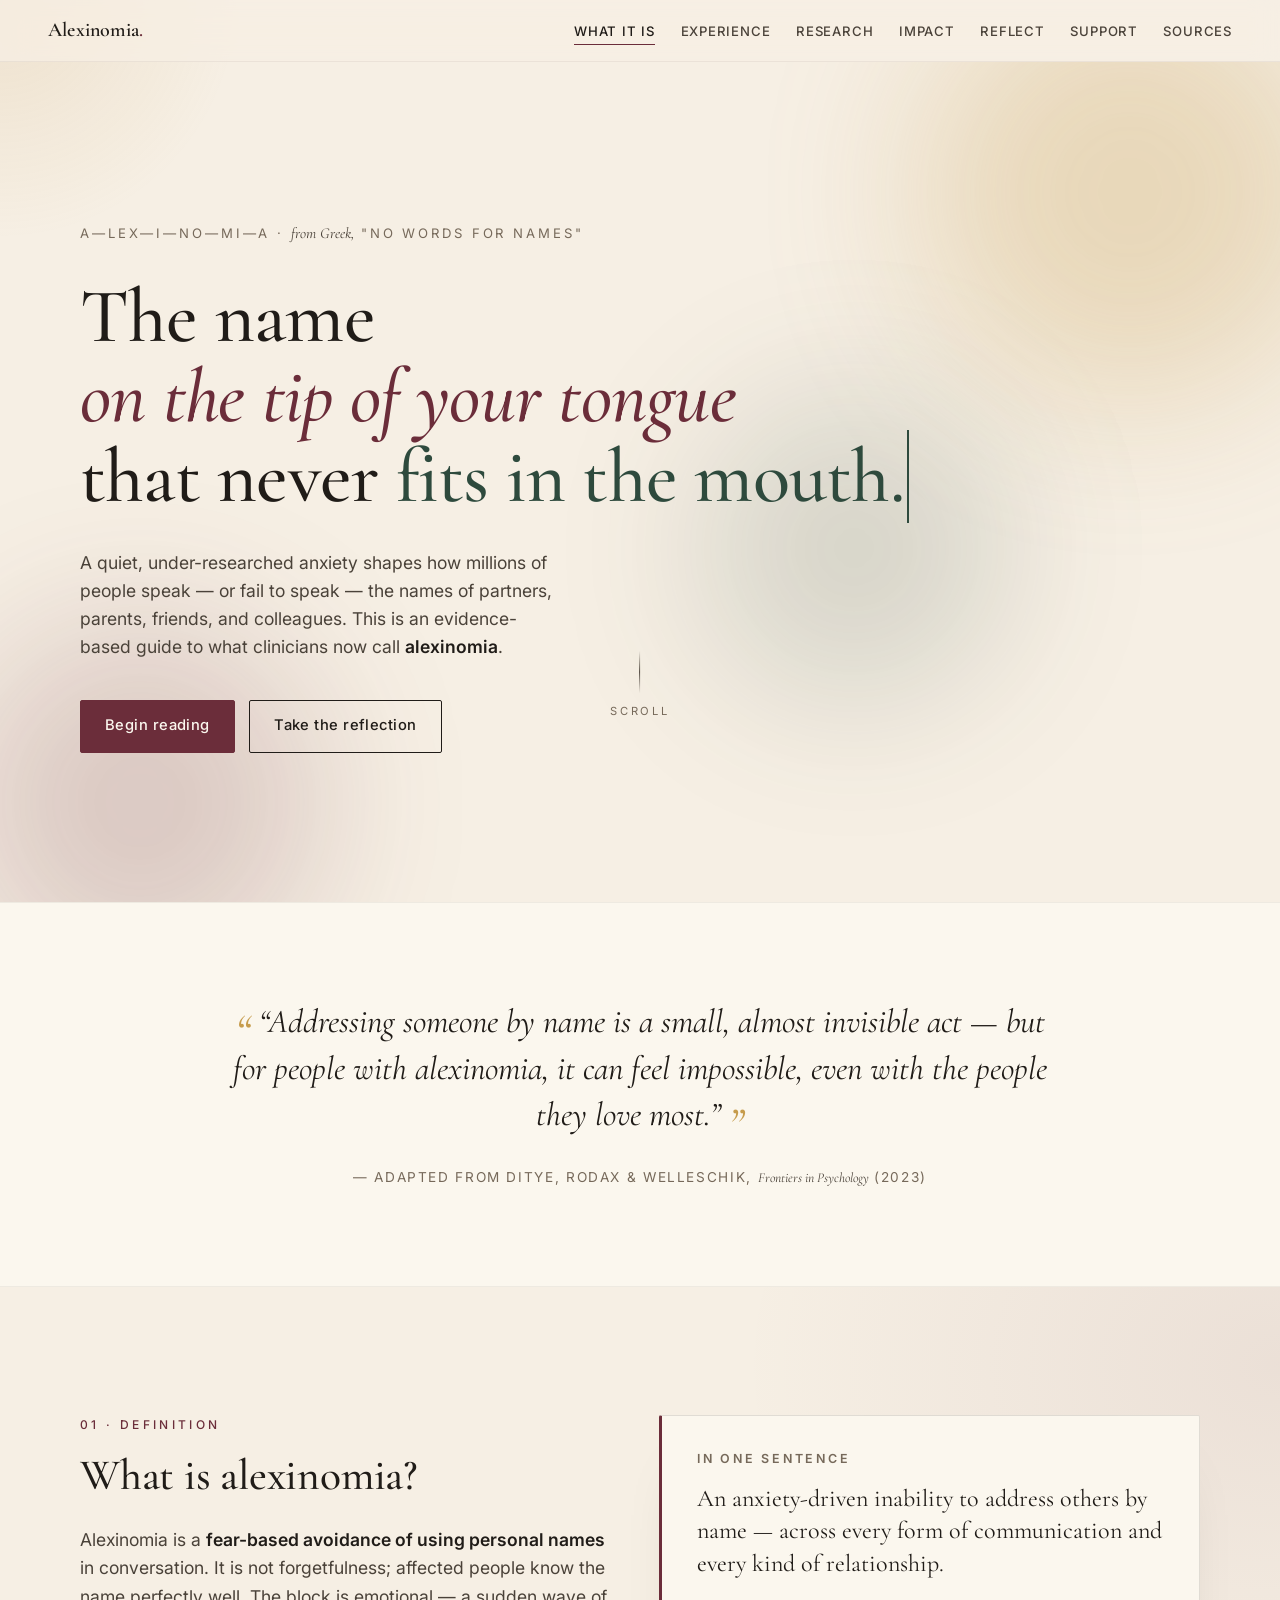
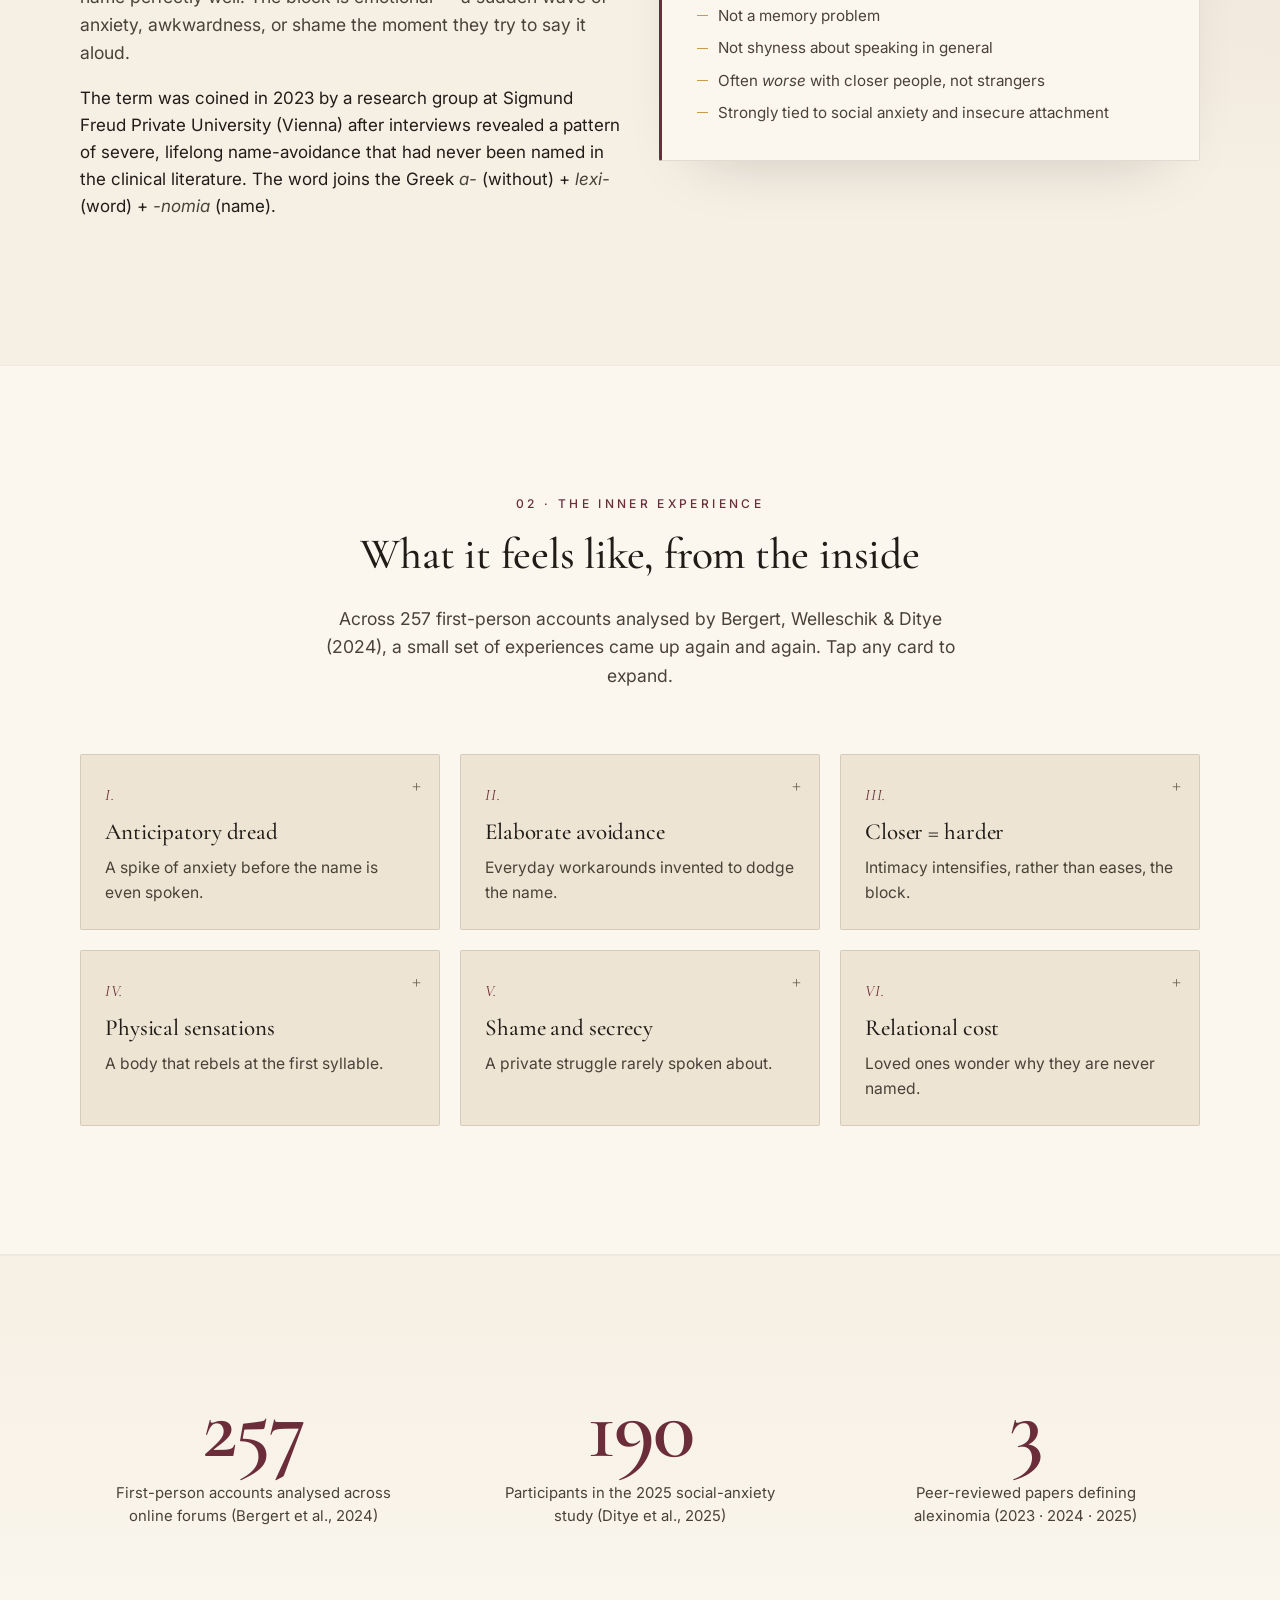
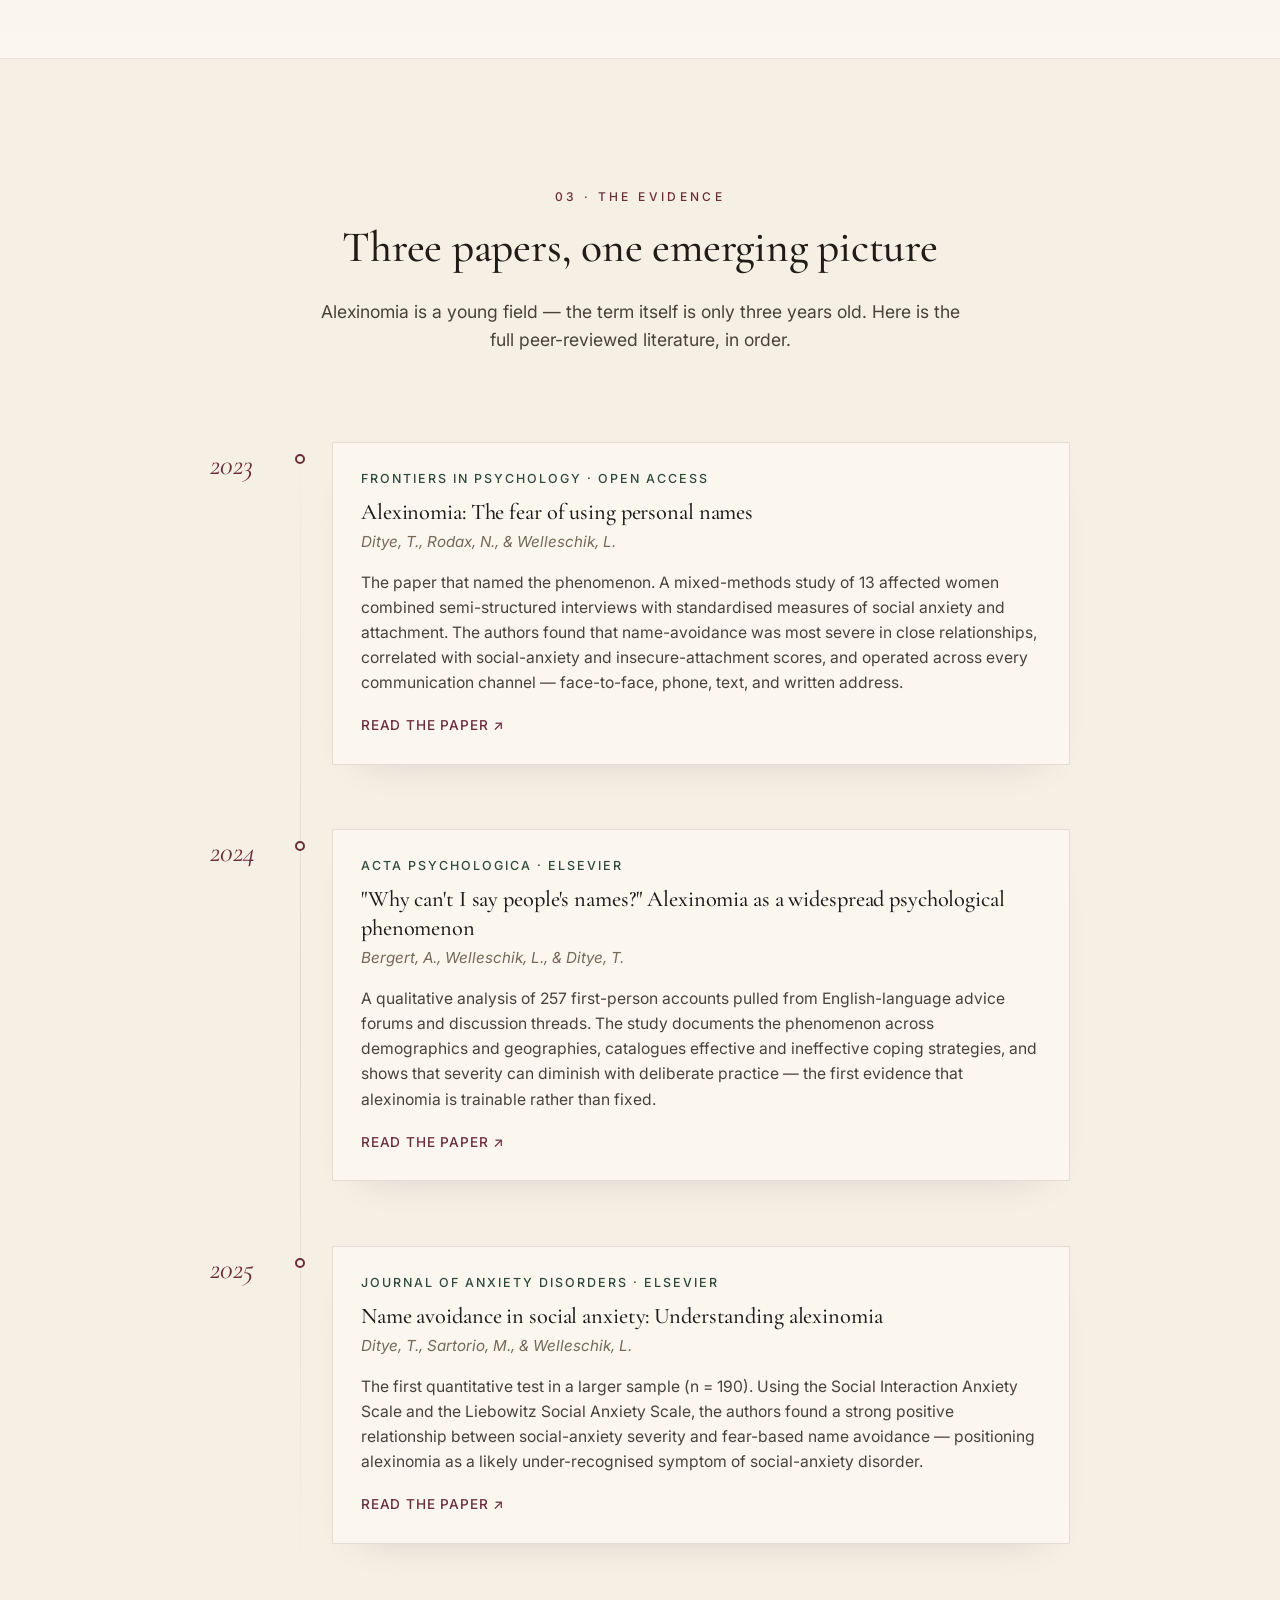
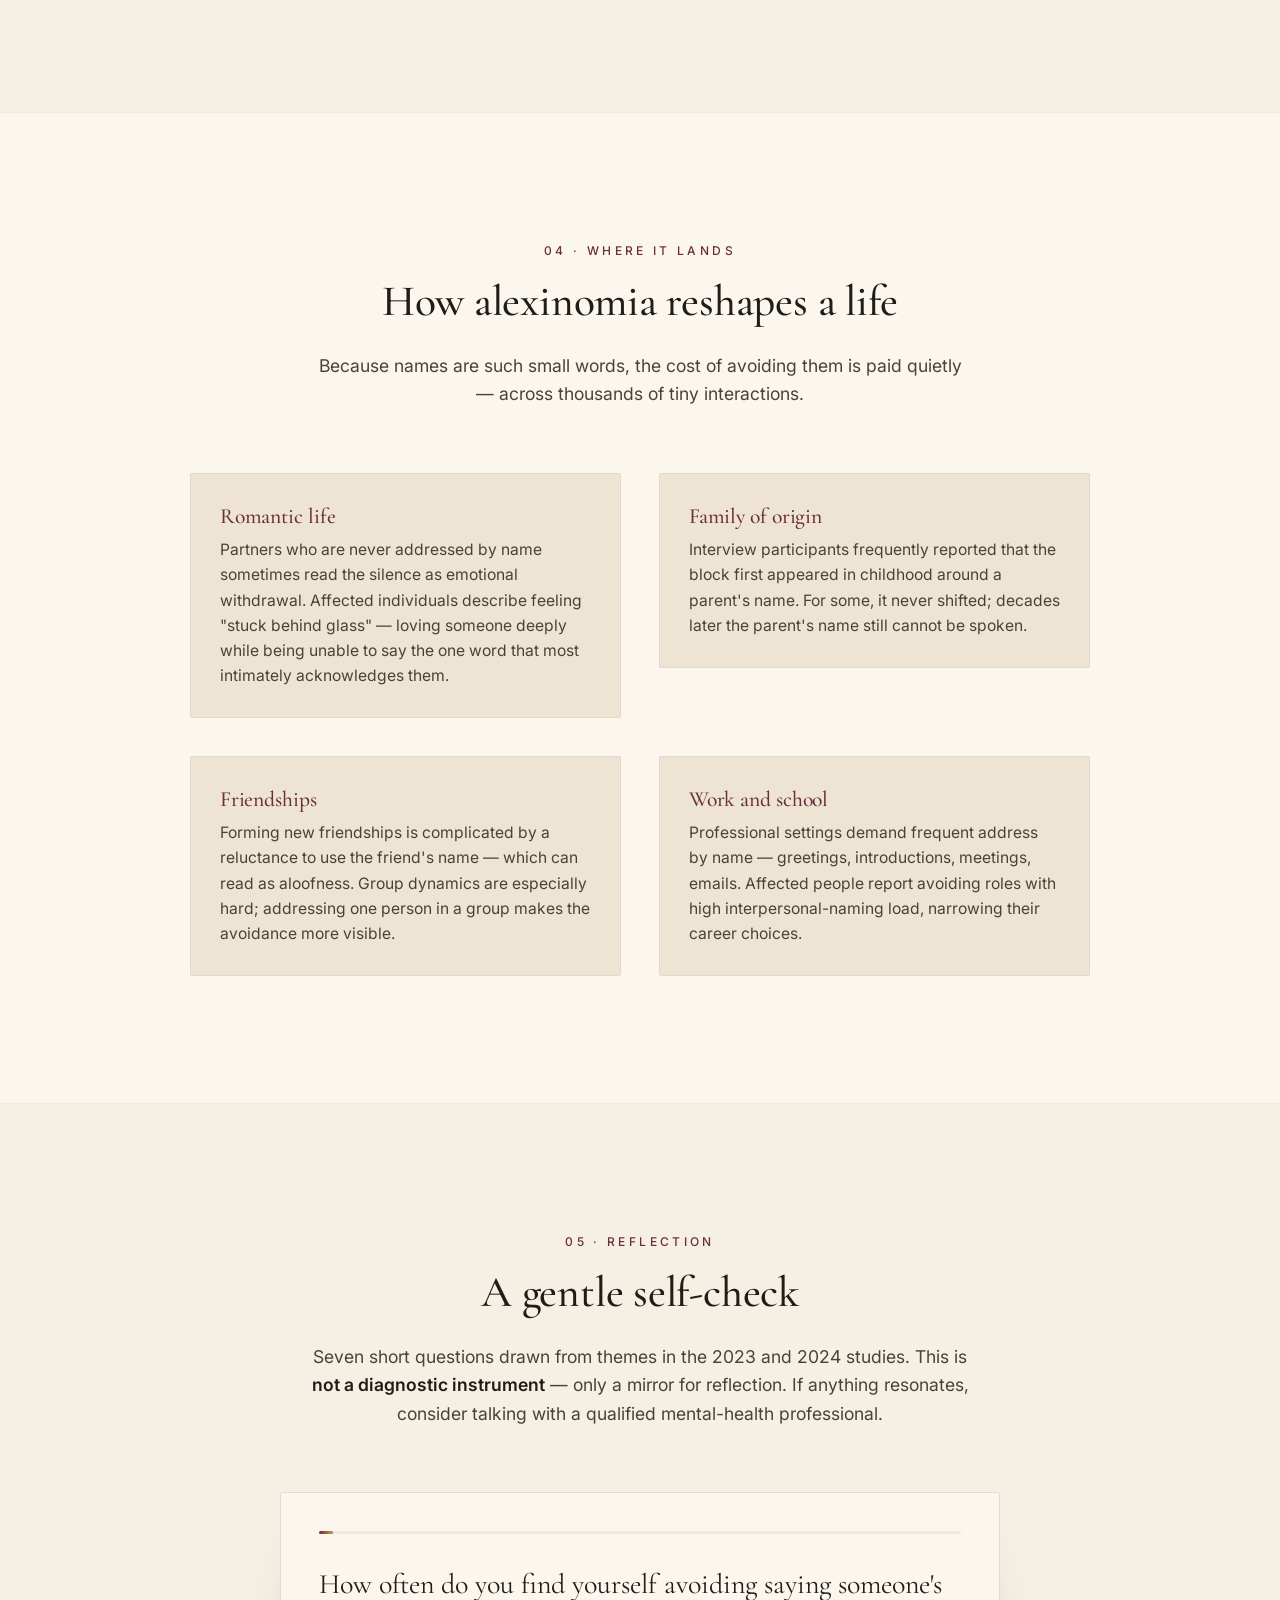
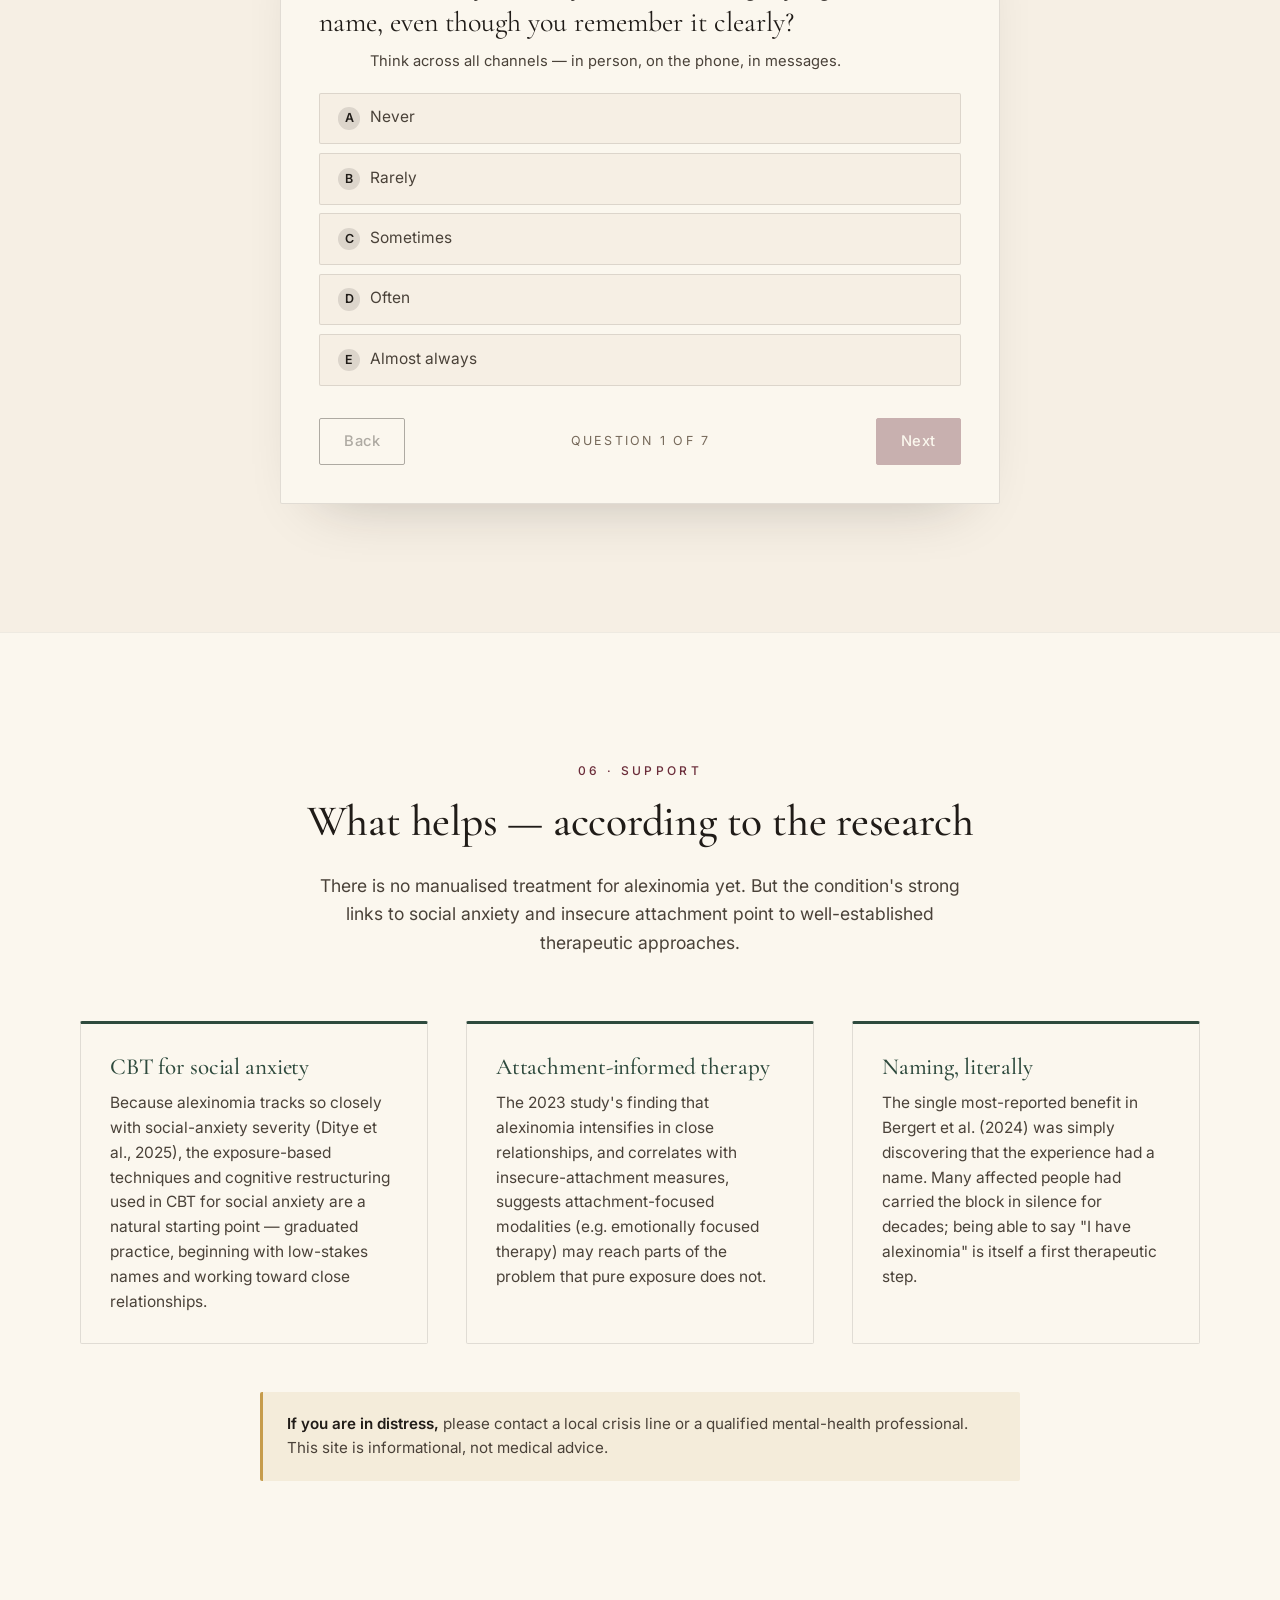
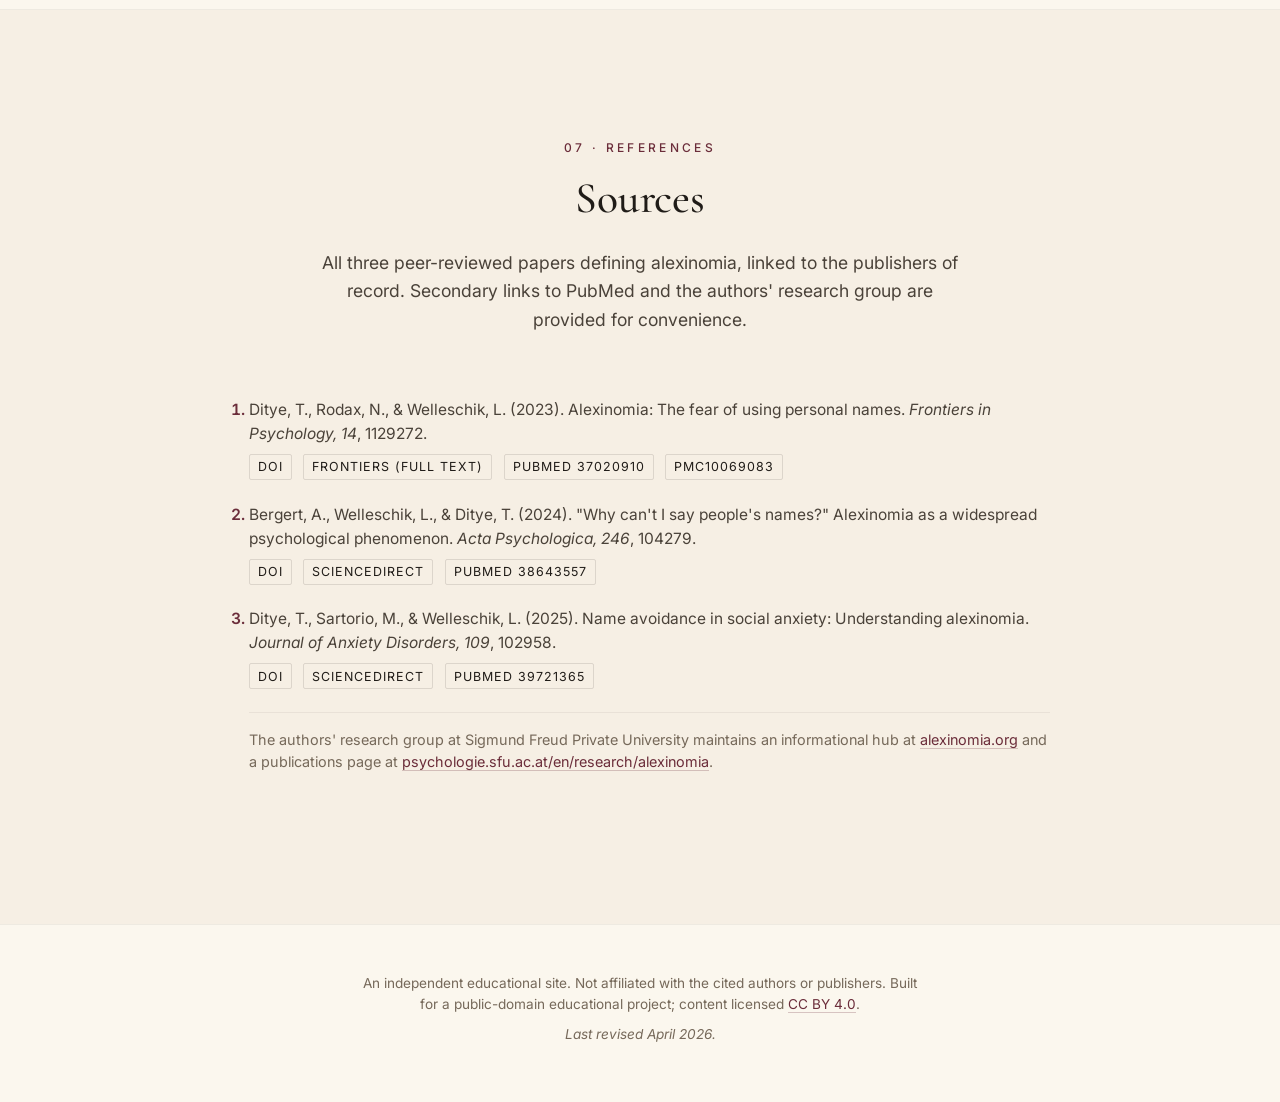
==== commit f8c9bb08: "Redesign site with editorial warm theme Replace dark navy/violet build with a cream/burgundy/forest/" ====
--- a/index.html
+++ b/index.html
@@ -1,455 +1,440 @@
-<!DOCTYPE html>
+<!doctype html>
 <html lang="en">
 <head>
-  <meta charset="UTF-8" />
-  <meta name="viewport" content="width=device-width, initial-scale=1.0" />
-  <title>Alexinomia — The Fear of Using Names</title>
-  <meta name="description" content="An interactive, research-based guide to alexinomia — the psychological phenomenon of name avoidance." />
-  <link rel="stylesheet" href="style.css" />
+  <meta charset="utf-8" />
+  <meta name="viewport" content="width=device-width, initial-scale=1" />
+  <title>Alexinomia — The Unspoken Name</title>
+  <meta name="description" content="An immersive, evidence-based guide to alexinomia: the anxiety-driven inability to use personal names. Grounded in peer-reviewed research from Ditye, Bergert, Rodax, Welleschik, and colleagues (2023–2025)." />
   <link rel="preconnect" href="https://fonts.googleapis.com" />
   <link rel="preconnect" href="https://fonts.gstatic.com" crossorigin />
-  <link href="https://fonts.googleapis.com/css2?family=Inter:wght@300;400;500;600;700&family=Playfair+Display:ital,wght@0,700;1,400&display=swap" rel="stylesheet" />
+  <link href="https://fonts.googleapis.com/css2?family=Cormorant+Garamond:ital,wght@0,400;0,500;0,600;0,700;1,400;1,500&family=Inter:wght@300;400;500;600;700&display=swap" rel="stylesheet" />
+  <link rel="stylesheet" href="style.css" />
 </head>
 <body>
 
-<!-- ═══════════════════════════ NAV ═══════════════════════════ -->
-<nav id="navbar">
-  <div class="nav-inner">
-    <a href="#hero" class="nav-logo">alexinomia</a>
-    <button class="nav-toggle" id="navToggle" aria-label="Toggle menu">
-      <span></span><span></span><span></span>
-    </button>
-    <ul class="nav-links" id="navLinks">
-      <li><a href="#what">What Is It?</a></li>
-      <li><a href="#symptoms">Symptoms</a></li>
-      <li><a href="#research">Research</a></li>
-      <li><a href="#impact">Impact</a></li>
-      <li><a href="#self-check">Self-Check</a></li>
-      <li><a href="#help">Get Help</a></li>
-      <li><a href="#references">Sources</a></li>
-    </ul>
-  </div>
+<div class="cursor-glow" aria-hidden="true"></div>
+
+<nav class="topnav" id="topnav">
+  <a href="#top" class="brand">Alexinomia<span class="brand-dot">.</span></a>
+  <ul class="nav-links">
+    <li><a href="#what">What it is</a></li>
+    <li><a href="#experience">Experience</a></li>
+    <li><a href="#research">Research</a></li>
+    <li><a href="#impact">Impact</a></li>
+    <li><a href="#reflect">Reflect</a></li>
+    <li><a href="#help">Support</a></li>
+    <li><a href="#refs">Sources</a></li>
+  </ul>
+  <button class="nav-toggle" aria-label="Toggle menu" aria-expanded="false">
+    <span></span><span></span><span></span>
+  </button>
 </nav>
 
-<!-- ═══════════════════════════ HERO ═══════════════════════════ -->
-<section id="hero">
-  <div class="hero-bg"></div>
-  <div class="hero-particles" id="particles"></div>
-  <div class="hero-content">
-    <p class="hero-eyebrow reveal">A Psychological Phenomenon</p>
-    <h1 class="hero-title reveal">
-      <em>Alexinomia</em>
+<header class="hero" id="top">
+  <div class="hero-orbs" aria-hidden="true">
+    <span class="orb orb-a"></span>
+    <span class="orb orb-b"></span>
+    <span class="orb orb-c"></span>
+  </div>
+  <div class="hero-inner">
+    <p class="eyebrow">a—lex—i—no—mi—a · <em>from Greek,</em> "no words for names"</p>
+    <h1 class="hero-title">
+      <span class="line">The name</span>
+      <span class="line stroke">on the tip of your tongue</span>
+      <span class="line">that never<span class="cursor" aria-hidden="true"></span> <span id="typer"></span></span>
     </h1>
-    <p class="hero-subtitle reveal">
-      The inability to say someone's name — not because you forgot it,<br class="br-desktop" />
-      but because saying it feels unbearable.
-    </p>
-    <div class="hero-cta reveal">
-      <a href="#what" class="btn btn-primary">Explore the Research</a>
-      <a href="#self-check" class="btn btn-ghost">Take the Self-Check</a>
-    </div>
-  </div>
-  <div class="hero-scroll-hint">
-    <span>Scroll</span>
-    <div class="scroll-arrow"></div>
-  </div>
-</section>
-
-<!-- ═══════════════════════════ PULL QUOTE ═══════════════════════════ -->
-<section class="pull-quote-section">
-  <div class="container">
-    <blockquote class="pull-quote reveal">
-      <p>"Affected individuals experience psychological distress and a variety of negative emotions in situations in which addressing others with their name is intended, resulting in avoidance behavior, impaired social interactions, and a reduced quality of affected relationships."</p>
-      <cite>— Ditye, Rodax &amp; Welleschik, <em>Frontiers in Psychology</em>, 2023</cite>
-    </blockquote>
-  </div>
-</section>
-
-<!-- ═══════════════════════════ WHAT IS IT? ═══════════════════════════ -->
-<section id="what" class="section">
-  <div class="container">
-    <div class="section-header reveal">
-      <span class="section-label">Definition</span>
-      <h2>What Is Alexinomia?</h2>
-    </div>
-    <div class="what-grid">
-      <div class="what-text reveal">
-        <p class="lead">Alexinomia (from Greek: <em>alex</em> — "without" + <em>noma</em> — "name") is a psychological phenomenon in which a person knows someone's name perfectly well but experiences severe anxiety or discomfort when attempting to <em>use</em> it in conversation.</p>
-        <p>First formally identified and named by researchers at Sigmund Freud Private University Vienna, alexinomia is not a memory disorder, a language impairment, or a simple social quirk. It is a distinct psychosocial phenomenon driven by anxiety — one that can silently affect how people connect with others every single day.</p>
-        <p>The avoidance can occur with <em>any</em> name in <em>any</em> relationship: friends, partners, colleagues, even family members. Rather than saying "Hi, Sarah!" a person with alexinomia might say "Hey!" and change the subject — or send a text instead of calling, purely to avoid the moment of having to say the name out loud.</p>
-      </div>
-      <div class="what-cards reveal">
-        <div class="info-card">
-          <div class="info-card-icon">📖</div>
-          <h3>Etymology</h3>
-          <p>The word means <em>"no words for names"</em> — coined to capture the specific blockage experienced: the name is known, but cannot be spoken.</p>
-        </div>
-        <div class="info-card">
-          <div class="info-card-icon">🧠</div>
-          <h3>Not Memory Loss</h3>
-          <p>Alexinomia is unrelated to forgetting names. People with alexinomia know the name — the barrier is emotional, not cognitive.</p>
-        </div>
-        <div class="info-card">
-          <div class="info-card-icon">🌍</div>
-          <h3>Cross-Cultural</h3>
-          <p>Research indicates alexinomia occurs across many languages, cultures, and age groups — it is not unique to any one society or setting.</p>
-        </div>
-      </div>
-    </div>
-  </div>
-</section>
-
-<!-- ═══════════════════════════ STATS ═══════════════════════════ -->
-<section class="stats-section">
-  <div class="container">
-    <div class="stats-grid">
-      <div class="stat-item reveal">
-        <span class="stat-number" data-target="257">0</span>
-        <span class="stat-label">Unique sources analyzed in qualitative research (Bergert et al., 2024)</span>
-      </div>
-      <div class="stat-item reveal">
-        <span class="stat-number" data-target="190">0</span>
-        <span class="stat-label">Participants in social anxiety study (Ditye et al., 2025)</span>
-      </div>
-      <div class="stat-item reveal">
-        <span class="stat-number" data-target="3">0</span>
-        <span class="stat-label">Peer-reviewed publications on alexinomia (2023–2025)</span>
-      </div>
-    </div>
-  </div>
-</section>
-
-<!-- ═══════════════════════════ SYMPTOMS ═══════════════════════════ -->
-<section id="symptoms" class="section section-alt">
-  <div class="container">
-    <div class="section-header reveal">
-      <span class="section-label">Signs &amp; Experience</span>
-      <h2>How Does It Manifest?</h2>
-      <p class="section-intro">Alexinomia is not a checklist — it is a lived experience. Click each card to learn more.</p>
-    </div>
-    <div class="symptom-grid">
-
-      <div class="symptom-card reveal" tabindex="0">
-        <div class="symptom-card-front">
-          <div class="symptom-icon">😰</div>
-          <h3>Anticipatory Anxiety</h3>
-          <span class="card-hint">Click to expand</span>
-        </div>
-        <div class="symptom-card-back">
-          <p>Before a conversation even begins, a person with alexinomia may feel dread about the moment they would typically address someone by name. This anticipation can cause avoidance of entire social situations.</p>
-        </div>
-      </div>
-
-      <div class="symptom-card reveal" tabindex="0">
-        <div class="symptom-card-front">
-          <div class="symptom-icon">🚫</div>
-          <h3>Active Name Avoidance</h3>
-          <span class="card-hint">Click to expand</span>
-        </div>
-        <div class="symptom-card-back">
-          <p>Individuals go to considerable lengths to avoid saying names directly — rephrasing sentences, using "hey," "excuse me," or non-verbal gestures instead. The avoidance happens across text, phone, and face-to-face communication.</p>
-        </div>
-      </div>
-
-      <div class="symptom-card reveal" tabindex="0">
-        <div class="symptom-card-front">
-          <div class="symptom-icon">💔</div>
-          <h3>Relationship Strain</h3>
-          <span class="card-hint">Click to expand</span>
-        </div>
-        <div class="symptom-card-back">
-          <p>Research shows the behavior is paradoxically stronger in closer relationships. Partners and family members may notice the absence of their name and misinterpret it as emotional distance, indifference, or a lack of love — when the reality is quite the opposite.</p>
-        </div>
-      </div>
-
-      <div class="symptom-card reveal" tabindex="0">
-        <div class="symptom-card-front">
-          <div class="symptom-icon">🧊</div>
-          <h3>Physical Discomfort</h3>
-          <span class="card-hint">Click to expand</span>
-        </div>
-        <div class="symptom-card-back">
-          <p>Beyond emotional distress, many individuals report physical sensations — tension, a feeling of freezing up, an inability to form the word — in the moment they attempt to say a name. These somatic responses reinforce avoidance.</p>
-        </div>
-      </div>
-
-      <div class="symptom-card reveal" tabindex="0">
-        <div class="symptom-card-front">
-          <div class="symptom-icon">🙈</div>
-          <h3>Shame &amp; Secrecy</h3>
-          <span class="card-hint">Click to expand</span>
-        </div>
-        <div class="symptom-card-back">
-          <p>Because the phenomenon was previously unnamed and unstudied, many people experiencing it had no framework to understand it. This often led to deep shame and secrecy — the person knowing something feels "wrong" but not knowing why, or even that others share the experience.</p>
-        </div>
-      </div>
-
-      <div class="symptom-card reveal" tabindex="0">
-        <div class="symptom-card-front">
-          <div class="symptom-icon">🔗</div>
-          <h3>Insecure Attachment</h3>
-          <span class="card-hint">Click to expand</span>
-        </div>
-        <div class="symptom-card-back">
-          <p>Research has found that those with alexinomia often show higher attachment insecurity — specifically discomfort with emotional closeness and intimacy. Saying someone's name is an act of intimacy, and for those with anxious or avoidant attachment styles, this intimacy can feel threatening.</p>
-        </div>
-      </div>
-
-    </div>
-  </div>
-</section>
-
-<!-- ═══════════════════════════ RESEARCH TIMELINE ═══════════════════════════ -->
-<section id="research" class="section">
-  <div class="container">
-    <div class="section-header reveal">
-      <span class="section-label">Peer-Reviewed Science</span>
-      <h2>The Research Story</h2>
-      <p class="section-intro">Alexinomia is a recently identified phenomenon. Here is how scientific understanding has developed.</p>
-    </div>
-
-    <div class="timeline">
-
-      <div class="timeline-item reveal">
-        <div class="timeline-marker">
-          <span class="timeline-year">2023</span>
-        </div>
-        <div class="timeline-content">
-          <span class="timeline-journal">Frontiers in Psychology</span>
-          <h3>The Naming of a Phenomenon</h3>
-          <p>In the first peer-reviewed paper on the topic, Thomas Ditye, Nina Rodax, and Lisa Welleschik at Sigmund Freud Private University Vienna formally named and defined alexinomia. Drawing on qualitative observation and preliminary data, the researchers proposed the term and outlined its key characteristics: anxiety-driven name avoidance that is distinct from memory problems and linked to insecure attachment and social anxiety.</p>
-          <p>The paper introduced the framework that would guide all subsequent research, establishing that alexinomia operates across all types of relationships and communication modalities.</p>
-          <div class="timeline-cite">
-            <strong>Citation:</strong> Ditye, T., Rodax, N., &amp; Welleschik, L. (2023). Alexinomia: The fear of using personal names. <em>Frontiers in Psychology</em>, 14, 1129272. <a href="https://doi.org/10.3389/fpsyg.2023.1129272" target="_blank" rel="noopener">doi:10.3389/fpsyg.2023.1129272</a>
-          </div>
-        </div>
-      </div>
-
-      <div class="timeline-item reveal">
-        <div class="timeline-marker">
-          <span class="timeline-year">2024</span>
-        </div>
-        <div class="timeline-content">
-          <span class="timeline-journal">Acta Psychologica</span>
-          <h3>Confirming a Widespread Phenomenon</h3>
-          <p>Bergert, Welleschik, and Ditye published a large-scale qualitative study analyzing <strong>257 unique sources</strong> — personal accounts, forum posts, and testimonials — to examine alexinomia as a broad psychosocial phenomenon. The study confirmed that alexinomia is far from rare, appearing across diverse demographic and cultural groups.</p>
-          <p>The research characterized alexinomia as "an inhibited behaviour in saying names" that is psychosocially distinct, and noted the phenomenon had been widely experienced but remained unnamed and unacknowledged before the 2023 paper.</p>
-          <div class="timeline-cite">
-            <strong>Citation:</strong> Bergert, A., Welleschik, L., &amp; Ditye, T. (2024). "Why can't I say people's names?" Alexinomia as a widespread psychological phenomenon. <em>Acta Psychologica</em>, 246, 104279. <a href="https://pubmed.ncbi.nlm.nih.gov/38643557/" target="_blank" rel="noopener">PMID: 38643557</a>
-          </div>
-        </div>
-      </div>
-
-      <div class="timeline-item reveal">
-        <div class="timeline-marker">
-          <span class="timeline-year">2025</span>
-        </div>
-        <div class="timeline-content">
-          <span class="timeline-journal">Journal of Anxiety Disorders</span>
-          <h3>Linking Alexinomia to Social Anxiety</h3>
-          <p>Ditye, Sartorio, and Welleschik tested a clinical hypothesis in a controlled study of <strong>190 participants</strong>: that alexinomia is not just correlated with social anxiety, but may represent an under-recognized symptom of it. Results showed a <em>strong positive relationship</em> between social anxiety severity and degree of name-avoidance behavior.</p>
-          <p>The study found that name avoidance was particularly pronounced in contexts of direct verbal communication and in closer personal relationships — precisely the situations where social anxiety is most activating. The authors concluded that alexinomia warrants formal consideration within the clinical diagnosis and treatment of social anxiety disorder.</p>
-          <div class="timeline-cite">
-            <strong>Citation:</strong> Ditye, T., Sartorio, M., &amp; Welleschik, L. (2025). Name avoidance in social anxiety: Understanding alexinomia. <em>Journal of Anxiety Disorders</em>. <a href="https://pubmed.ncbi.nlm.nih.gov/39721365/" target="_blank" rel="noopener">PMID: 39721365</a>
-          </div>
-        </div>
-      </div>
-
-    </div>
-
-    <!-- Key Findings box -->
-    <div class="findings-box reveal">
-      <h3>What the Research Tells Us</h3>
-      <ul class="findings-list">
-        <li><strong>Alexinomia is real and measurable</strong> — it is not simply shyness or forgetfulness.</li>
-        <li><strong>It is linked to social anxiety</strong> — higher anxiety correlates with more severe name avoidance.</li>
-        <li><strong>Insecure attachment plays a role</strong> — those who feel uncomfortable with emotional closeness are more affected.</li>
-        <li><strong>It crosses cultures and languages</strong> — research suggests the phenomenon appears in multiple linguistic and sociocultural contexts.</li>
-        <li><strong>It is more intense in close relationships</strong> — paradoxically, the people we care about most are often the hardest to name.</li>
-        <li><strong>It impacts quality of life</strong> — avoidance behaviors can damage relationships and reduce social functioning.</li>
+    <p class="hero-sub">
+      A quiet, under-researched anxiety shapes how millions of people speak — or fail to speak —
+      the names of partners, parents, friends, and colleagues. This is an evidence-based guide to
+      what clinicians now call <strong>alexinomia</strong>.
+    </p>
+    <div class="hero-cta">
+      <a class="btn btn-primary" href="#what">Begin reading</a>
+      <a class="btn btn-ghost" href="#reflect">Take the reflection</a>
+    </div>
+    <div class="hero-scroll" aria-hidden="true">
+      <span class="scroll-line"></span>
+      <span class="scroll-label">scroll</span>
+    </div>
+  </div>
+</header>
+
+<section class="pullquote reveal">
+  <blockquote>
+    <p>“Addressing someone by name is a small, almost invisible act — but for people with alexinomia, it can feel impossible, even with the people they love most.”</p>
+    <cite>— adapted from Ditye, Rodax &amp; Welleschik, <em>Frontiers in Psychology</em> (2023)</cite>
+  </blockquote>
+</section>
+
+<section class="section" id="what">
+  <div class="grid two">
+    <div class="reveal">
+      <p class="section-kicker">01 · Definition</p>
+      <h2 class="section-title">What is alexinomia?</h2>
+      <p class="lede">
+        Alexinomia is a <strong>fear-based avoidance of using personal names</strong> in
+        conversation. It is not forgetfulness; affected people know the name perfectly well.
+        The block is emotional — a sudden wave of anxiety, awkwardness, or shame the moment
+        they try to say it aloud.
+      </p>
+      <p>
+        The term was coined in 2023 by a research group at Sigmund Freud Private University
+        (Vienna) after interviews revealed a pattern of severe, lifelong name-avoidance that
+        had never been named in the clinical literature. The word joins the Greek
+        <em>a-</em> (without) + <em>lexi-</em> (word) + <em>-nomia</em> (name).
+      </p>
+    </div>
+    <div class="definition-card reveal">
+      <h3>In one sentence</h3>
+      <p class="big">
+        An anxiety-driven inability to address others by name — across every form of
+        communication and every kind of relationship.
+      </p>
+      <ul class="bullets">
+        <li>Not a memory problem</li>
+        <li>Not shyness about speaking in general</li>
+        <li>Often <em>worse</em> with closer people, not strangers</li>
+        <li>Strongly tied to social anxiety and insecure attachment</li>
       </ul>
     </div>
   </div>
 </section>
 
-<!-- ═══════════════════════════ IMPACT ═══════════════════════════ -->
-<section id="impact" class="section section-alt">
-  <div class="container">
-    <div class="section-header reveal">
-      <span class="section-label">Living With Alexinomia</span>
-      <h2>The Real-World Impact</h2>
-      <p class="section-intro">Alexinomia is not merely an awkward habit — it shapes how people experience their closest relationships.</p>
-    </div>
-    <div class="impact-grid">
-      <div class="impact-card reveal">
-        <h3>Romantic Relationships</h3>
-        <p>Partners may feel unnamed — and therefore unloved or unimportant. The absence of a name in intimate speech is often noticed even if the reason is never understood. Research found that those with alexinomia show elevated discomfort with emotional closeness, suggesting that the fear of naming is bound up with the fear of true intimacy.</p>
-      </div>
-      <div class="impact-card reveal">
-        <h3>Friendships</h3>
-        <p>Friendships can feel one-sided or distant to the person without alexinomia, who may not understand why their name is never used. The person with alexinomia, meanwhile, may develop elaborate strategies — always being the one to text first, preferring group chats, or deflecting direct address — without ever knowing why these workarounds feel necessary.</p>
-      </div>
-      <div class="impact-card reveal">
-        <h3>The Workplace</h3>
-        <p>Professional settings add their own pressure. Failing to address a colleague or manager by name can be perceived as disrespectful or cold. Networking events, introductions, and team meetings become landmines, and the effort required to navigate them can be exhausting and career-limiting.</p>
-      </div>
-      <div class="impact-card reveal">
-        <h3>Mental Health</h3>
-        <p>The accumulation of avoided moments, misunderstood relationships, and unexplained shame carries a mental health cost. Because the phenomenon was previously unnamed, many people experienced their alexinomia in isolation — unable to explain it, and unaware that others shared it.</p>
-      </div>
-    </div>
-
-    <div class="intimate-connection reveal">
-      <h3>Why Names Feel So Intimate</h3>
-      <p>Research suggests that using someone's name is a fundamentally intimate act — it signals recognition, attention, and personal connection. Dale Carnegie famously called a person's name "the sweetest sound" to them. For those with alexinomia, this very intimacy is the source of anxiety: saying a name feels like an exposure of closeness that feels unbearable, dangerous, or simply impossible.</p>
-      <p>This connects closely to findings on attachment theory: individuals with anxious or avoidant attachment styles — who are more likely to feel threatened by closeness — show higher rates of alexinomia symptoms. The name becomes a symbol of the intimacy they cannot yet allow themselves.</p>
-    </div>
-  </div>
-</section>
-
-<!-- ═══════════════════════════ SELF-CHECK ═══════════════════════════ -->
-<section id="self-check" class="section">
-  <div class="container">
-    <div class="section-header reveal">
-      <span class="section-label">Reflection Tool</span>
-      <h2>Self-Check: Could This Be You?</h2>
-      <p class="section-intro">This is <strong>not a diagnostic tool</strong>. It is an awareness exercise based on experiences described in peer-reviewed research. Only a qualified mental health professional can diagnose any psychological condition.</p>
-    </div>
-
-    <div class="quiz-container reveal">
-      <div id="quiz-intro" class="quiz-screen active">
-        <p class="quiz-desc">Answer 7 short questions honestly. There are no wrong answers — only an opportunity to reflect on your own experience.</p>
-        <button class="btn btn-primary" id="startQuiz">Begin Reflection</button>
-      </div>
-
-      <div id="quiz-questions" class="quiz-screen">
-        <div class="quiz-progress">
-          <div class="quiz-progress-bar" id="progressBar"></div>
-        </div>
-        <p class="quiz-counter" id="quizCounter">Question 1 of 7</p>
-        <p class="quiz-question" id="quizQuestion"></p>
-        <div class="quiz-options" id="quizOptions"></div>
-      </div>
-
-      <div id="quiz-result" class="quiz-screen">
-        <div class="result-icon" id="resultIcon"></div>
-        <h3 id="resultTitle"></h3>
-        <p id="resultText"></p>
-        <p class="result-disclaimer">Remember: this reflection tool cannot diagnose alexinomia or any other condition. If these experiences resonate strongly with you, speaking to a psychotherapist or clinical psychologist is a meaningful next step.</p>
-        <button class="btn btn-ghost" id="retakeQuiz">Reflect Again</button>
-      </div>
-    </div>
-  </div>
-</section>
-
-<!-- ═══════════════════════════ GET HELP ═══════════════════════════ -->
-<section id="help" class="section section-alt">
-  <div class="container">
-    <div class="section-header reveal">
-      <span class="section-label">Support &amp; Treatment</span>
-      <h2>Getting Help</h2>
-      <p class="section-intro">Research is still young, but existing knowledge of related conditions points toward effective paths forward.</p>
-    </div>
-    <div class="help-grid">
-      <div class="help-card reveal">
-        <div class="help-icon">🧩</div>
-        <h3>Psychotherapy</h3>
-        <p>Researchers recommend working with a trained psychotherapist or clinical psychologist. Cognitive Behavioural Therapy (CBT) — particularly approaches developed for social anxiety — is the most evidence-based starting point, as alexinomia is closely linked to social anxiety disorder.</p>
-      </div>
-      <div class="help-card reveal">
-        <div class="help-icon">🔗</div>
-        <h3>Attachment-Informed Therapy</h3>
-        <p>Because research links alexinomia to insecure attachment, therapies that address attachment patterns — including Emotionally Focused Therapy (EFT) and schema-based approaches — may be especially relevant for understanding the emotional roots of name avoidance.</p>
-      </div>
-      <div class="help-card reveal">
-        <div class="help-icon">💬</div>
-        <h3>Naming It</h3>
-        <p>For many people, simply learning that alexinomia has a name — and that it is not unusual — provides immediate relief. The researchers at Sigmund Freud Private University Vienna have noted that people who discovered the term reported feeling "seen" for the first time after years of unexplained shame.</p>
-      </div>
-      <div class="help-card reveal">
-        <div class="help-icon">📣</div>
-        <h3>Communicate Openly</h3>
-        <p>If you experience alexinomia and it affects your relationships, consider sharing what you have learned with those close to you. Understanding can transform misinterpretation ("they don't care about me") into empathy ("they are struggling with something real").</p>
-      </div>
-    </div>
-    <div class="help-note reveal">
-      <p><strong>Note:</strong> Alexinomia research is in its early stages. If you are a clinician seeking to understand a client's experience, the publications listed in the Sources section are the current scientific foundation. The <a href="https://alexinomia.org" target="_blank" rel="noopener">alexinomia.org</a> website, maintained by the research team, also provides updates on ongoing studies.</p>
-    </div>
-  </div>
-</section>
-
-<!-- ═══════════════════════════ REFERENCES ═══════════════════════════ -->
-<section id="references" class="section">
-  <div class="container">
-    <div class="section-header reveal">
-      <span class="section-label">Academic Sources</span>
-      <h2>References &amp; Sources</h2>
-      <p class="section-intro">All content on this site is grounded in published, peer-reviewed research or material from the primary research institution. Links go directly to PubMed, DOI, or the original journal.</p>
-    </div>
-
-    <div class="references-list reveal">
-      <h3>Peer-Reviewed Journal Articles</h3>
-      <ol class="ref-list">
-        <li>
-          Ditye, T., Rodax, N., &amp; Welleschik, L. (2023). Alexinomia: The fear of using personal names. <em>Frontiers in Psychology</em>, 14, 1129272.
-          <br />
-          <a href="https://doi.org/10.3389/fpsyg.2023.1129272" target="_blank" rel="noopener">doi:10.3389/fpsyg.2023.1129272</a> ·
-          <a href="https://pmc.ncbi.nlm.nih.gov/articles/PMC10069083/" target="_blank" rel="noopener">PMC10069083</a> ·
-          <a href="https://pubmed.ncbi.nlm.nih.gov/37020910/" target="_blank" rel="noopener">PMID: 37020910</a>
-          <span class="ref-badge open-access">Open Access</span>
-        </li>
-        <li>
-          Bergert, A., Welleschik, L., &amp; Ditye, T. (2024). "Why can't I say people's names?" Alexinomia as a widespread psychological phenomenon. <em>Acta Psychologica</em>, 246, 104279.
-          <br />
-          <a href="https://www.sciencedirect.com/science/article/pii/S0001691824001562" target="_blank" rel="noopener">ScienceDirect</a> ·
-          <a href="https://pubmed.ncbi.nlm.nih.gov/38643557/" target="_blank" rel="noopener">PMID: 38643557</a>
-        </li>
-        <li>
-          Ditye, T., Sartorio, M., &amp; Welleschik, L. (2025). Name avoidance in social anxiety: Understanding alexinomia. <em>Journal of Anxiety Disorders</em>.
-          <br />
-          <a href="https://www.sciencedirect.com/science/article/pii/S0887618524001348" target="_blank" rel="noopener">ScienceDirect</a> ·
-          <a href="https://pubmed.ncbi.nlm.nih.gov/39721365/" target="_blank" rel="noopener">PMID: 39721365</a>
-        </li>
-      </ol>
-
-      <h3>Institutional Research Pages</h3>
-      <ol class="ref-list" start="4">
-        <li>
-          Sigmund Freud Private University Vienna — Alexinomia Research.
-          <a href="https://psychologie.sfu.ac.at/en/research/alexinomia/" target="_blank" rel="noopener">psychologie.sfu.ac.at</a>
-        </li>
-        <li>
-          Alexinomia.org — Official research website maintained by the research team.
-          <a href="https://alexinomia.org" target="_blank" rel="noopener">alexinomia.org</a>
-        </li>
-      </ol>
-
-      <h3>Additional Reading</h3>
-      <ol class="ref-list" start="6">
-        <li>
-          Haverkampf, C. J. (n.d.). Alexinomia: The fear of using personal names.
-          <a href="https://jonathanhaverkampf.com/alexinomia-the-fear-of-using-personal-names/" target="_blank" rel="noopener">jonathanhaverkampf.com</a>
-        </li>
-        <li>
-          Bergert, A., Welleschik, L., &amp; Ditye, T. (2024). "Why Can't I Say People's Names?" Alexinomia as a widespread psychological phenomenon. SSRN preprint.
-          <a href="https://papers.ssrn.com/sol3/papers.cfm?abstract_id=4730218" target="_blank" rel="noopener">SSRN: 4730218</a>
-        </li>
-      </ol>
-    </div>
-
-    <div class="disclaimer reveal">
-      <p><strong>Content Disclaimer:</strong> This website is for educational and informational purposes only. It does not constitute medical or psychological advice. If you believe you may be experiencing alexinomia or a related condition, please consult a qualified mental health professional.</p>
-    </div>
-  </div>
-</section>
-
-<!-- ═══════════════════════════ FOOTER ═══════════════════════════ -->
-<footer>
-  <div class="container">
-    <p class="footer-logo">alexinomia</p>
-    <p class="footer-tagline">An evidence-based educational resource.</p>
-    <p class="footer-credit">Content grounded in peer-reviewed research · Published on GitHub Pages · No personal data collected</p>
-  </div>
+<section class="section section-muted" id="experience">
+  <div class="section-head reveal">
+    <p class="section-kicker">02 · The inner experience</p>
+    <h2 class="section-title">What it feels like, from the inside</h2>
+    <p class="lede">
+      Across 257 first-person accounts analysed by Bergert, Welleschik &amp; Ditye (2024),
+      a small set of experiences came up again and again. Tap any card to expand.
+    </p>
+  </div>
+
+  <ul class="feature-cards">
+    <li class="fcard reveal" tabindex="0">
+      <span class="fcard-num">I.</span>
+      <h3>Anticipatory dread</h3>
+      <p class="fcard-short">A spike of anxiety before the name is even spoken.</p>
+      <p class="fcard-long">
+        Affected individuals describe rehearsing the name in their head, scripting the
+        sentence, then freezing at the last moment. The dread is not about saying the
+        <em>wrong</em> name — it is about the act of naming itself.
+      </p>
+    </li>
+    <li class="fcard reveal" tabindex="0">
+      <span class="fcard-num">II.</span>
+      <h3>Elaborate avoidance</h3>
+      <p class="fcard-short">Everyday workarounds invented to dodge the name.</p>
+      <p class="fcard-long">
+        "Hey you," "excuse me," waving, texting instead of calling, waiting to make eye
+        contact before speaking. Some people avoid partners' names for years — one
+        participant reported never saying her husband's name in fifteen years of marriage.
+      </p>
+    </li>
+    <li class="fcard reveal" tabindex="0">
+      <span class="fcard-num">III.</span>
+      <h3>Closer = harder</h3>
+      <p class="fcard-short">Intimacy intensifies, rather than eases, the block.</p>
+      <p class="fcard-long">
+        Counter-intuitively, alexinomia is typically most severe with partners, parents,
+        and close friends. Strangers and acquaintances are sometimes easier — a pattern
+        that points to attachment-related vulnerability rather than general social fear.
+      </p>
+    </li>
+    <li class="fcard reveal" tabindex="0">
+      <span class="fcard-num">IV.</span>
+      <h3>Physical sensations</h3>
+      <p class="fcard-short">A body that rebels at the first syllable.</p>
+      <p class="fcard-long">
+        Tight throat, held breath, flushed face, racing heart, a sense of the name
+        "sticking" in the mouth. Several accounts describe the feeling as physically
+        catching the name before it leaves the lips.
+      </p>
+    </li>
+    <li class="fcard reveal" tabindex="0">
+      <span class="fcard-num">V.</span>
+      <h3>Shame and secrecy</h3>
+      <p class="fcard-short">A private struggle rarely spoken about.</p>
+      <p class="fcard-long">
+        Because the behaviour looks trivial from the outside, most affected people have
+        never told anyone. Many first recognise themselves only when they stumble on
+        someone else's account — one reason alexinomia was invisible in the literature
+        for so long.
+      </p>
+    </li>
+    <li class="fcard reveal" tabindex="0">
+      <span class="fcard-num">VI.</span>
+      <h3>Relational cost</h3>
+      <p class="fcard-short">Loved ones wonder why they are never named.</p>
+      <p class="fcard-long">
+        Partners and parents sometimes interpret the avoidance as coldness or rejection.
+        The 2023 interview study found this misreading to be one of the most painful
+        downstream consequences of the condition.
+      </p>
+    </li>
+  </ul>
+</section>
+
+<section class="section stats-band">
+  <div class="grid three">
+    <div class="stat reveal">
+      <span class="stat-num" data-target="257">0</span>
+      <p class="stat-label">First-person accounts analysed across online forums (Bergert et al., 2024)</p>
+    </div>
+    <div class="stat reveal">
+      <span class="stat-num" data-target="190">0</span>
+      <p class="stat-label">Participants in the 2025 social-anxiety study (Ditye et al., 2025)</p>
+    </div>
+    <div class="stat reveal">
+      <span class="stat-num" data-target="3">0</span>
+      <p class="stat-label">Peer-reviewed papers defining alexinomia (2023 · 2024 · 2025)</p>
+    </div>
+  </div>
+</section>
+
+<section class="section" id="research">
+  <div class="section-head reveal">
+    <p class="section-kicker">03 · The evidence</p>
+    <h2 class="section-title">Three papers, one emerging picture</h2>
+    <p class="lede">
+      Alexinomia is a young field — the term itself is only three years old. Here is the
+      full peer-reviewed literature, in order.
+    </p>
+  </div>
+
+  <ol class="timeline">
+    <li class="t-item reveal">
+      <div class="t-year">2023</div>
+      <div class="t-body">
+        <p class="t-journal">Frontiers in Psychology · open access</p>
+        <h3 class="t-title">Alexinomia: The fear of using personal names</h3>
+        <p class="t-authors">Ditye, T., Rodax, N., &amp; Welleschik, L.</p>
+        <p class="t-summary">
+          The paper that named the phenomenon. A mixed-methods study of 13 affected
+          women combined semi-structured interviews with standardised measures of social
+          anxiety and attachment. The authors found that name-avoidance was most severe
+          in close relationships, correlated with social-anxiety and insecure-attachment
+          scores, and operated across every communication channel — face-to-face, phone,
+          text, and written address.
+        </p>
+        <a class="t-link" href="https://doi.org/10.3389/fpsyg.2023.1129272" target="_blank" rel="noopener">Read the paper ↗</a>
+      </div>
+    </li>
+
+    <li class="t-item reveal">
+      <div class="t-year">2024</div>
+      <div class="t-body">
+        <p class="t-journal">Acta Psychologica · Elsevier</p>
+        <h3 class="t-title">"Why can't I say people's names?" Alexinomia as a widespread psychological phenomenon</h3>
+        <p class="t-authors">Bergert, A., Welleschik, L., &amp; Ditye, T.</p>
+        <p class="t-summary">
+          A qualitative analysis of 257 first-person accounts pulled from English-language
+          advice forums and discussion threads. The study documents the phenomenon across
+          demographics and geographies, catalogues effective and ineffective coping
+          strategies, and shows that severity can diminish with deliberate practice — the
+          first evidence that alexinomia is trainable rather than fixed.
+        </p>
+        <a class="t-link" href="https://doi.org/10.1016/j.actpsy.2024.104279" target="_blank" rel="noopener">Read the paper ↗</a>
+      </div>
+    </li>
+
+    <li class="t-item reveal">
+      <div class="t-year">2025</div>
+      <div class="t-body">
+        <p class="t-journal">Journal of Anxiety Disorders · Elsevier</p>
+        <h3 class="t-title">Name avoidance in social anxiety: Understanding alexinomia</h3>
+        <p class="t-authors">Ditye, T., Sartorio, M., &amp; Welleschik, L.</p>
+        <p class="t-summary">
+          The first quantitative test in a larger sample (n = 190). Using the Social
+          Interaction Anxiety Scale and the Liebowitz Social Anxiety Scale, the authors
+          found a strong positive relationship between social-anxiety severity and
+          fear-based name avoidance — positioning alexinomia as a likely under-recognised
+          symptom of social-anxiety disorder.
+        </p>
+        <a class="t-link" href="https://doi.org/10.1016/j.janxdis.2024.102958" target="_blank" rel="noopener">Read the paper ↗</a>
+      </div>
+    </li>
+  </ol>
+</section>
+
+<section class="section section-muted" id="impact">
+  <div class="section-head reveal">
+    <p class="section-kicker">04 · Where it lands</p>
+    <h2 class="section-title">How alexinomia reshapes a life</h2>
+    <p class="lede">
+      Because names are such small words, the cost of avoiding them is paid quietly —
+      across thousands of tiny interactions.
+    </p>
+  </div>
+
+  <div class="grid two impact-grid">
+    <article class="impact reveal">
+      <h3>Romantic life</h3>
+      <p>
+        Partners who are never addressed by name sometimes read the silence as
+        emotional withdrawal. Affected individuals describe feeling "stuck behind glass" —
+        loving someone deeply while being unable to say the one word that most intimately
+        acknowledges them.
+      </p>
+    </article>
+    <article class="impact reveal">
+      <h3>Family of origin</h3>
+      <p>
+        Interview participants frequently reported that the block first appeared in
+        childhood around a parent's name. For some, it never shifted; decades later the
+        parent's name still cannot be spoken.
+      </p>
+    </article>
+    <article class="impact reveal">
+      <h3>Friendships</h3>
+      <p>
+        Forming new friendships is complicated by a reluctance to use the friend's name
+        — which can read as aloofness. Group dynamics are especially hard; addressing
+        one person in a group makes the avoidance more visible.
+      </p>
+    </article>
+    <article class="impact reveal">
+      <h3>Work and school</h3>
+      <p>
+        Professional settings demand frequent address by name — greetings, introductions,
+        meetings, emails. Affected people report avoiding roles with high
+        interpersonal-naming load, narrowing their career choices.
+      </p>
+    </article>
+  </div>
+</section>
+
+<section class="section" id="reflect">
+  <div class="section-head reveal">
+    <p class="section-kicker">05 · Reflection</p>
+    <h2 class="section-title">A gentle self-check</h2>
+    <p class="lede">
+      Seven short questions drawn from themes in the 2023 and 2024 studies. This is
+      <strong>not a diagnostic instrument</strong> — only a mirror for reflection. If
+      anything resonates, consider talking with a qualified mental-health professional.
+    </p>
+  </div>
+
+  <div class="quiz reveal" id="quiz">
+    <div class="quiz-progress"><span class="quiz-progress-bar" id="quizBar"></span></div>
+    <div class="quiz-stage" id="quizStage">
+      <!-- injected by script.js -->
+    </div>
+    <div class="quiz-foot">
+      <button class="btn btn-ghost" id="quizBack" disabled>Back</button>
+      <span class="quiz-count" id="quizCount">Question 1 of 7</span>
+      <button class="btn btn-primary" id="quizNext" disabled>Next</button>
+    </div>
+  </div>
+</section>
+
+<section class="section section-muted" id="help">
+  <div class="section-head reveal">
+    <p class="section-kicker">06 · Support</p>
+    <h2 class="section-title">What helps — according to the research</h2>
+    <p class="lede">
+      There is no manualised treatment for alexinomia yet. But the condition's strong
+      links to social anxiety and insecure attachment point to well-established
+      therapeutic approaches.
+    </p>
+  </div>
+
+  <div class="grid three">
+    <article class="support reveal">
+      <h3>CBT for social anxiety</h3>
+      <p>
+        Because alexinomia tracks so closely with social-anxiety severity (Ditye et al.,
+        2025), the exposure-based techniques and cognitive restructuring used in CBT for
+        social anxiety are a natural starting point — graduated practice, beginning with
+        low-stakes names and working toward close relationships.
+      </p>
+    </article>
+    <article class="support reveal">
+      <h3>Attachment-informed therapy</h3>
+      <p>
+        The 2023 study's finding that alexinomia intensifies in close relationships, and
+        correlates with insecure-attachment measures, suggests attachment-focused
+        modalities (e.g. emotionally focused therapy) may reach parts of the problem
+        that pure exposure does not.
+      </p>
+    </article>
+    <article class="support reveal">
+      <h3>Naming, literally</h3>
+      <p>
+        The single most-reported benefit in Bergert et al. (2024) was simply discovering
+        that the experience had a name. Many affected people had carried the block in
+        silence for decades; being able to say "I have alexinomia" is itself a first
+        therapeutic step.
+      </p>
+    </article>
+  </div>
+
+  <div class="callout reveal">
+    <strong>If you are in distress,</strong> please contact a local crisis line or a
+    qualified mental-health professional. This site is informational, not medical
+    advice.
+  </div>
+</section>
+
+<section class="section" id="refs">
+  <div class="section-head reveal">
+    <p class="section-kicker">07 · References</p>
+    <h2 class="section-title">Sources</h2>
+    <p class="lede">
+      All three peer-reviewed papers defining alexinomia, linked to the publishers of
+      record. Secondary links to PubMed and the authors' research group are provided
+      for convenience.
+    </p>
+  </div>
+
+  <ol class="refs reveal">
+    <li>
+      Ditye, T., Rodax, N., &amp; Welleschik, L. (2023). Alexinomia: The fear of using
+      personal names. <em>Frontiers in Psychology, 14</em>, 1129272.
+      <div class="ref-links">
+        <a href="https://doi.org/10.3389/fpsyg.2023.1129272" target="_blank" rel="noopener">DOI</a>
+        <a href="https://www.frontiersin.org/journals/psychology/articles/10.3389/fpsyg.2023.1129272/full" target="_blank" rel="noopener">Frontiers (full text)</a>
+        <a href="https://pubmed.ncbi.nlm.nih.gov/37020910/" target="_blank" rel="noopener">PubMed 37020910</a>
+        <a href="https://pmc.ncbi.nlm.nih.gov/articles/PMC10069083/" target="_blank" rel="noopener">PMC10069083</a>
+      </div>
+    </li>
+    <li>
+      Bergert, A., Welleschik, L., &amp; Ditye, T. (2024). "Why can't I say people's
+      names?" Alexinomia as a widespread psychological phenomenon.
+      <em>Acta Psychologica, 246</em>, 104279.
+      <div class="ref-links">
+        <a href="https://doi.org/10.1016/j.actpsy.2024.104279" target="_blank" rel="noopener">DOI</a>
+        <a href="https://www.sciencedirect.com/science/article/pii/S0001691824001562" target="_blank" rel="noopener">ScienceDirect</a>
+        <a href="https://pubmed.ncbi.nlm.nih.gov/38643557/" target="_blank" rel="noopener">PubMed 38643557</a>
+      </div>
+    </li>
+    <li>
+      Ditye, T., Sartorio, M., &amp; Welleschik, L. (2025). Name avoidance in social
+      anxiety: Understanding alexinomia. <em>Journal of Anxiety Disorders, 109</em>,
+      102958.
+      <div class="ref-links">
+        <a href="https://doi.org/10.1016/j.janxdis.2024.102958" target="_blank" rel="noopener">DOI</a>
+        <a href="https://www.sciencedirect.com/science/article/pii/S0887618524001348" target="_blank" rel="noopener">ScienceDirect</a>
+        <a href="https://pubmed.ncbi.nlm.nih.gov/39721365/" target="_blank" rel="noopener">PubMed 39721365</a>
+      </div>
+    </li>
+    <li class="ref-aux">
+      The authors' research group at Sigmund Freud Private University maintains an
+      informational hub at
+      <a href="https://alexinomia.org/" target="_blank" rel="noopener">alexinomia.org</a>
+      and a publications page at
+      <a href="https://psychologie.sfu.ac.at/en/research/alexinomia/" target="_blank" rel="noopener">psychologie.sfu.ac.at/en/research/alexinomia</a>.
+    </li>
+  </ol>
+</section>
+
+<footer class="foot">
+  <p>
+    An independent educational site. Not affiliated with the cited authors or
+    publishers. Built for a public-domain educational project; content licensed
+    <a href="https://creativecommons.org/licenses/by/4.0/" target="_blank" rel="noopener">CC BY 4.0</a>.
+  </p>
+  <p class="foot-meta">Last revised <time datetime="2026-04-19">April 2026</time>.</p>
 </footer>
 
 <script src="script.js"></script>
--- a/style.css
+++ b/style.css
@@ -1,1047 +1,945 @@
-/* ══════════════════════════════════════════════════════════════
-   ALEXINOMIA — STYLESHEET
-   Palette: deep navy bg · violet primary · muted gold accent
-   ══════════════════════════════════════════════════════════════ */
-
-/* ─── Reset & Base ─── */
-*, *::before, *::after { box-sizing: border-box; margin: 0; padding: 0; }
+/* ==========================================================
+   Alexinomia — Editorial Warm theme
+   Palette: cream · burgundy · forest · warm gold · charcoal
+   ========================================================== */
 
 :root {
-  --bg:           #0b0d1a;
-  --bg-alt:       #10142a;
-  --surface:      #151b35;
-  --card:         #1c2445;
-  --border:       rgba(124, 58, 237, 0.2);
-  --primary:      #7c3aed;
-  --primary-light:#a78bfa;
-  --primary-glow: rgba(124, 58, 237, 0.35);
-  --accent:       #f0c040;
-  --accent-soft:  rgba(240, 192, 64, 0.15);
-  --text:         #e2e8f0;
-  --text-muted:   #94a3b8;
-  --text-dim:     #64748b;
-  --white:        #ffffff;
-  --radius:       12px;
-  --radius-lg:    20px;
-  --shadow:       0 8px 32px rgba(0, 0, 0, 0.4);
-  --shadow-glow:  0 0 40px rgba(124, 58, 237, 0.25);
-  --transition:   0.35s cubic-bezier(0.4, 0, 0.2, 1);
-  --font-body:    'Inter', system-ui, sans-serif;
-  --font-display: 'Playfair Display', Georgia, serif;
-}
-
-html { scroll-behavior: smooth; font-size: 16px; }
+  --cream:      #f6efe4;
+  --cream-2:    #eee4d3;
+  --paper:      #fbf7ee;
+  --ink:        #201c18;
+  --ink-soft:   #4a4239;
+  --ink-muted:  #76695a;
+  --burgundy:   #6b2d3a;
+  --burgundy-2: #8a3848;
+  --forest:     #2e4a3d;
+  --gold:       #c69c4c;
+  --rule:       rgba(32, 28, 24, 0.12);
+  --rule-soft:  rgba(32, 28, 24, 0.06);
+
+  --serif: "Cormorant Garamond", "Iowan Old Style", "Palatino Linotype", Georgia, serif;
+  --sans:  "Inter", -apple-system, BlinkMacSystemFont, "Segoe UI", Roboto, Helvetica, Arial, sans-serif;
+
+  --maxw: 1120px;
+  --pad:  clamp(1.25rem, 4vw, 3rem);
+
+  --ease: cubic-bezier(.2, .7, .2, 1);
+}
+
+*, *::before, *::after { box-sizing: border-box; }
+
+html { scroll-behavior: smooth; -webkit-text-size-adjust: 100%; }
 
 body {
-  background: var(--bg);
-  color: var(--text);
-  font-family: var(--font-body);
-  line-height: 1.7;
-  -webkit-font-smoothing: antialiased;
+  margin: 0;
+  font-family: var(--sans);
+  color: var(--ink);
+  background: var(--cream);
+  line-height: 1.6;
+  font-size: 17px;
   overflow-x: hidden;
-}
-
-/* ─── Typography ─── */
-h1, h2, h3, h4 { line-height: 1.2; font-weight: 700; }
-
-h2 {
-  font-size: clamp(1.8rem, 4vw, 2.6rem);
-  color: var(--white);
-}
-
-h3 {
-  font-size: 1.15rem;
-  color: var(--primary-light);
-  margin-bottom: 0.5rem;
-}
-
-p { color: var(--text); margin-bottom: 1rem; }
-p:last-child { margin-bottom: 0; }
-
-a { color: var(--primary-light); text-decoration: none; transition: color var(--transition); }
-a:hover { color: var(--accent); }
-
-em { color: var(--primary-light); font-style: italic; }
-strong { color: var(--white); font-weight: 600; }
-
-/* ─── Layout ─── */
-.container {
-  max-width: 1100px;
-  margin: 0 auto;
-  padding: 0 1.5rem;
-}
-
-.section {
-  padding: 6rem 0;
-}
-
-.section-alt {
-  background: var(--bg-alt);
-}
-
-.section-header {
-  text-align: center;
-  margin-bottom: 3.5rem;
-}
-
-.section-label {
-  display: inline-block;
-  font-size: 0.75rem;
-  font-weight: 600;
-  letter-spacing: 0.15em;
-  text-transform: uppercase;
-  color: var(--accent);
-  background: var(--accent-soft);
-  border: 1px solid rgba(240, 192, 64, 0.3);
-  padding: 0.3rem 0.85rem;
-  border-radius: 999px;
-  margin-bottom: 0.9rem;
-}
-
-.section-intro {
-  max-width: 640px;
-  margin: 1rem auto 0;
-  color: var(--text-muted);
-  font-size: 1.05rem;
-}
-
-/* ─── Reveal animation ─── */
-.reveal {
+  background-image:
+    radial-gradient(1100px 600px at 15% -5%, rgba(198, 156, 76, 0.10), transparent 60%),
+    radial-gradient(900px 700px at 100% 15%, rgba(107, 45, 58, 0.08), transparent 60%);
+}
+
+/* -- Typography -------------------------------------------------- */
+
+h1, h2, h3, .serif {
+  font-family: var(--serif);
+  font-weight: 500;
+  color: var(--ink);
+  letter-spacing: -0.005em;
+}
+
+h1 { font-size: clamp(2.6rem, 6vw, 5.2rem); line-height: 1.04; margin: 0; }
+h2 { font-size: clamp(1.9rem, 3.4vw, 2.9rem); line-height: 1.15; margin: 0 0 0.6em; }
+h3 { font-size: clamp(1.2rem, 1.8vw, 1.55rem); line-height: 1.25; margin: 0 0 0.35em; }
+
+p { margin: 0 0 1em; }
+
+a {
+  color: var(--burgundy);
+  text-decoration: none;
+  border-bottom: 1px solid rgba(107, 45, 58, 0.25);
+  transition: color .2s var(--ease), border-color .2s var(--ease);
+}
+a:hover { color: var(--burgundy-2); border-color: var(--burgundy-2); }
+
+strong { color: var(--ink); font-weight: 600; }
+em { color: var(--ink-soft); }
+
+/* -- Cursor glow -------------------------------------------------- */
+
+.cursor-glow {
+  position: fixed;
+  top: 0; left: 0;
+  width: 520px; height: 520px;
+  pointer-events: none;
+  z-index: 0;
+  transform: translate(-50%, -50%);
+  background: radial-gradient(circle at center, rgba(198, 156, 76, 0.14), transparent 65%);
+  transition: opacity .3s var(--ease);
   opacity: 0;
-  transform: translateY(28px);
-  transition: opacity 0.65s ease, transform 0.65s ease;
-}
-
-.reveal.visible {
-  opacity: 1;
-  transform: none;
-}
-
-/* stagger children */
-.reveal:nth-child(2) { transition-delay: 0.08s; }
-.reveal:nth-child(3) { transition-delay: 0.16s; }
-.reveal:nth-child(4) { transition-delay: 0.24s; }
-.reveal:nth-child(5) { transition-delay: 0.32s; }
-.reveal:nth-child(6) { transition-delay: 0.40s; }
-
-/* ─── Buttons ─── */
-.btn {
-  display: inline-flex;
-  align-items: center;
-  gap: 0.5rem;
-  padding: 0.8rem 1.8rem;
-  border-radius: 999px;
-  font-size: 0.95rem;
-  font-weight: 600;
-  cursor: pointer;
-  border: none;
-  transition: all var(--transition);
-  text-decoration: none;
-}
-
-.btn-primary {
-  background: var(--primary);
-  color: var(--white);
-  box-shadow: 0 4px 20px var(--primary-glow);
-}
-
-.btn-primary:hover {
-  background: #6d28d9;
-  box-shadow: 0 6px 28px rgba(124, 58, 237, 0.55);
-  transform: translateY(-2px);
-  color: var(--white);
-}
-
-.btn-ghost {
-  background: transparent;
-  color: var(--primary-light);
-  border: 1.5px solid var(--primary);
-}
-
-.btn-ghost:hover {
-  background: var(--primary);
-  color: var(--white);
-  transform: translateY(-2px);
-}
-
-/* ══════════════════════════════════════════════════════════════
-   NAV
-   ══════════════════════════════════════════════════════════════ */
-#navbar {
-  position: fixed;
+  mix-blend-mode: multiply;
+}
+body.has-cursor .cursor-glow { opacity: 1; }
+@media (max-width: 820px) { .cursor-glow { display: none; } }
+
+/* -- Nav ---------------------------------------------------------- */
+
+.topnav {
+  position: sticky;
   top: 0;
-  left: 0;
-  right: 0;
-  z-index: 1000;
-  padding: 1rem 1.5rem;
-  transition: background var(--transition), box-shadow var(--transition), padding var(--transition);
-}
-
-#navbar.scrolled {
-  background: rgba(11, 13, 26, 0.92);
-  backdrop-filter: blur(16px);
-  box-shadow: 0 1px 0 var(--border);
-  padding: 0.7rem 1.5rem;
-}
-
-.nav-inner {
-  max-width: 1100px;
-  margin: 0 auto;
+  z-index: 50;
   display: flex;
   align-items: center;
   justify-content: space-between;
-}
-
-.nav-logo {
-  font-family: var(--font-display);
-  font-style: italic;
-  font-size: 1.3rem;
-  color: var(--primary-light);
+  padding: 0.9rem var(--pad);
+  background: rgba(246, 239, 228, 0.78);
+  backdrop-filter: saturate(1.3) blur(14px);
+  -webkit-backdrop-filter: saturate(1.3) blur(14px);
+  border-bottom: 1px solid var(--rule-soft);
+  transition: box-shadow .2s var(--ease), background .2s var(--ease);
+}
+.topnav.scrolled {
+  box-shadow: 0 10px 30px -20px rgba(32, 28, 24, 0.25);
+  background: rgba(246, 239, 228, 0.92);
+}
+.brand {
+  font-family: var(--serif);
+  font-weight: 600;
+  font-size: 1.25rem;
   letter-spacing: 0.01em;
-}
-
-.nav-logo:hover { color: var(--white); }
+  color: var(--ink);
+  border: none;
+}
+.brand:hover { color: var(--burgundy); }
+.brand-dot { color: var(--burgundy); }
 
 .nav-links {
   list-style: none;
   display: flex;
-  gap: 0.25rem;
-}
-
+  gap: 1.6rem;
+  margin: 0;
+  padding: 0;
+}
 .nav-links a {
-  color: var(--text-muted);
-  font-size: 0.88rem;
+  font-size: 0.82rem;
   font-weight: 500;
-  padding: 0.4rem 0.7rem;
-  border-radius: var(--radius);
-  transition: color var(--transition), background var(--transition);
-}
-
-.nav-links a:hover {
-  color: var(--white);
-  background: rgba(124, 58, 237, 0.15);
-}
+  letter-spacing: 0.06em;
+  text-transform: uppercase;
+  color: var(--ink-soft);
+  border: none;
+  position: relative;
+  padding: 0.25rem 0;
+}
+.nav-links a::after {
+  content: "";
+  position: absolute;
+  left: 0; right: 0; bottom: -2px;
+  height: 1px;
+  background: var(--burgundy);
+  transform: scaleX(0);
+  transform-origin: left;
+  transition: transform .25s var(--ease);
+}
+.nav-links a:hover, .nav-links a.active { color: var(--ink); }
+.nav-links a:hover::after, .nav-links a.active::after { transform: scaleX(1); }
 
 .nav-toggle {
   display: none;
-  flex-direction: column;
-  gap: 5px;
   background: none;
   border: none;
+  width: 34px; height: 28px;
+  padding: 0;
   cursor: pointer;
-  padding: 0.3rem;
-}
-
+  flex-direction: column;
+  justify-content: space-between;
+}
 .nav-toggle span {
   display: block;
-  width: 24px;
   height: 2px;
-  background: var(--text);
-  border-radius: 2px;
-  transition: all 0.3s;
-}
-
-.nav-toggle.open span:nth-child(1) { transform: rotate(45deg) translate(5px, 5px); }
-.nav-toggle.open span:nth-child(2) { opacity: 0; }
-.nav-toggle.open span:nth-child(3) { transform: rotate(-45deg) translate(5px, -5px); }
-
-/* ══════════════════════════════════════════════════════════════
-   HERO
-   ══════════════════════════════════════════════════════════════ */
-#hero {
+  background: var(--ink);
+  border-radius: 2px;
+  transition: transform .25s var(--ease), opacity .25s var(--ease);
+}
+.nav-toggle[aria-expanded="true"] span:nth-child(1) { transform: translateY(10px) rotate(45deg); }
+.nav-toggle[aria-expanded="true"] span:nth-child(2) { opacity: 0; }
+.nav-toggle[aria-expanded="true"] span:nth-child(3) { transform: translateY(-11px) rotate(-45deg); }
+
+@media (max-width: 820px) {
+  .nav-toggle { display: flex; }
+  .nav-links {
+    position: absolute;
+    top: 100%; right: 0; left: 0;
+    background: var(--paper);
+    flex-direction: column;
+    gap: 0;
+    padding: 0.5rem var(--pad) 1.5rem;
+    border-bottom: 1px solid var(--rule);
+    transform: translateY(-12px);
+    opacity: 0;
+    pointer-events: none;
+    transition: opacity .2s var(--ease), transform .2s var(--ease);
+  }
+  .topnav.open .nav-links {
+    opacity: 1;
+    transform: translateY(0);
+    pointer-events: auto;
+  }
+  .nav-links li { border-top: 1px solid var(--rule-soft); }
+  .nav-links a { display: block; padding: 0.9rem 0; font-size: 0.95rem; text-transform: none; letter-spacing: 0; }
+}
+
+/* -- Hero --------------------------------------------------------- */
+
+.hero {
   position: relative;
-  min-height: 100vh;
+  min-height: calc(100vh - 60px);
+  padding: clamp(3rem, 10vh, 7rem) var(--pad) 5rem;
   display: flex;
   align-items: center;
-  justify-content: center;
-  text-align: center;
   overflow: hidden;
-  padding: 6rem 1.5rem 4rem;
-}
-
-.hero-bg {
-  position: absolute;
-  inset: 0;
-  background:
-    radial-gradient(ellipse 70% 60% at 50% 40%, rgba(124, 58, 237, 0.18) 0%, transparent 70%),
-    radial-gradient(ellipse 50% 40% at 20% 80%, rgba(99, 43, 199, 0.12) 0%, transparent 60%),
-    radial-gradient(ellipse 40% 30% at 80% 20%, rgba(167, 139, 250, 0.1) 0%, transparent 60%);
-  animation: bgPulse 8s ease-in-out infinite alternate;
-}
-
-@keyframes bgPulse {
-  0%   { opacity: 0.7; }
-  100% { opacity: 1; }
-}
-
-.hero-particles {
-  position: absolute;
-  inset: 0;
-  pointer-events: none;
-}
-
-.particle {
+  isolation: isolate;
+}
+.hero-inner {
+  max-width: var(--maxw);
+  margin: 0 auto;
+  position: relative;
+  z-index: 2;
+  width: 100%;
+}
+
+.eyebrow {
+  font-family: var(--sans);
+  font-size: 0.82rem;
+  letter-spacing: 0.22em;
+  text-transform: uppercase;
+  color: var(--ink-muted);
+  margin-bottom: 2rem;
+}
+.eyebrow em {
+  text-transform: none;
+  letter-spacing: 0;
+  font-family: var(--serif);
+  font-style: italic;
+  font-size: 0.95rem;
+  color: var(--ink-soft);
+}
+
+.hero-title {
+  font-family: var(--serif);
+  font-weight: 500;
+  letter-spacing: -0.01em;
+  margin-bottom: 2rem;
+}
+.hero-title .line {
+  display: block;
+  opacity: 0;
+  transform: translateY(18px);
+  animation: rise .9s var(--ease) forwards;
+}
+.hero-title .line:nth-child(1) { animation-delay: 0.1s; }
+.hero-title .line:nth-child(2) { animation-delay: 0.25s; }
+.hero-title .line:nth-child(3) { animation-delay: 0.40s; }
+
+.hero-title .stroke {
+  font-style: italic;
+  color: var(--burgundy);
+}
+#typer {
+  color: var(--forest);
+  border-right: 2px solid var(--forest);
+  padding-right: 3px;
+  animation: blink 1s step-end infinite;
+}
+
+@keyframes rise {
+  to { opacity: 1; transform: translateY(0); }
+}
+@keyframes blink {
+  50% { border-color: transparent; }
+}
+
+.hero-sub {
+  max-width: 44ch;
+  font-size: 1.1rem;
+  color: var(--ink-soft);
+  margin-bottom: 2.4rem;
+  opacity: 0;
+  animation: rise .9s var(--ease) 0.55s forwards;
+}
+
+.hero-cta {
+  display: flex;
+  gap: 0.9rem;
+  flex-wrap: wrap;
+  opacity: 0;
+  animation: rise .9s var(--ease) 0.7s forwards;
+}
+
+.btn {
+  font-family: var(--sans);
+  font-size: 0.92rem;
+  font-weight: 500;
+  letter-spacing: 0.03em;
+  padding: 0.85rem 1.5rem;
+  border-radius: 2px;
+  border: 1px solid transparent;
+  cursor: pointer;
+  transition: background .2s var(--ease), color .2s var(--ease), border-color .2s var(--ease), transform .1s var(--ease);
+  display: inline-block;
+}
+.btn-primary {
+  background: var(--burgundy);
+  color: var(--paper);
+  border-color: var(--burgundy);
+}
+.btn-primary:hover {
+  background: var(--burgundy-2);
+  border-color: var(--burgundy-2);
+  color: var(--paper);
+}
+.btn-ghost {
+  background: transparent;
+  color: var(--ink);
+  border-color: var(--ink);
+}
+.btn-ghost:hover {
+  background: var(--ink);
+  color: var(--paper);
+  border-color: var(--ink);
+}
+.btn:disabled {
+  opacity: 0.35;
+  cursor: not-allowed;
+  transform: none;
+}
+.btn:active { transform: translateY(1px); }
+
+.hero-orbs { position: absolute; inset: 0; z-index: 1; pointer-events: none; }
+.orb {
   position: absolute;
   border-radius: 50%;
-  animation: floatParticle linear infinite;
-  opacity: 0;
-}
-
-@keyframes floatParticle {
-  0%   { transform: translateY(0) translateX(0); opacity: 0; }
-  10%  { opacity: 1; }
-  90%  { opacity: 0.6; }
-  100% { transform: translateY(-120vh) translateX(40px); opacity: 0; }
-}
-
-.hero-content {
-  position: relative;
-  z-index: 2;
-  max-width: 780px;
-}
-
-.hero-eyebrow {
-  font-size: 0.8rem;
-  font-weight: 600;
-  letter-spacing: 0.2em;
-  text-transform: uppercase;
-  color: var(--accent);
-  margin-bottom: 1.5rem;
-}
-
-.hero-title {
-  font-family: var(--font-display);
-  font-size: clamp(3.5rem, 10vw, 7rem);
-  font-weight: 700;
-  font-style: italic;
-  line-height: 1;
-  margin-bottom: 1.5rem;
-  background: linear-gradient(135deg, #ffffff 0%, #c4b5fd 40%, #a78bfa 80%);
-  -webkit-background-clip: text;
-  -webkit-text-fill-color: transparent;
-  background-clip: text;
-  animation: titleShimmer 6s ease-in-out infinite alternate;
-}
-
-@keyframes titleShimmer {
-  0%   { background-position: 0% 50%; }
-  100% { background-position: 100% 50%; }
-}
-
-.hero-subtitle {
-  font-size: clamp(1rem, 2.5vw, 1.25rem);
-  color: var(--text-muted);
-  max-width: 580px;
-  margin: 0 auto 2.5rem;
-  line-height: 1.65;
-}
-
-.hero-cta {
-  display: flex;
-  gap: 1rem;
-  justify-content: center;
-  flex-wrap: wrap;
-}
-
-.hero-scroll-hint {
+  filter: blur(80px);
+  opacity: 0.55;
+  animation: drift 24s ease-in-out infinite;
+}
+.orb-a { width: 420px; height: 420px; top: -80px; right: -60px;  background: rgba(198, 156, 76, 0.5); }
+.orb-b { width: 360px; height: 360px; bottom: -80px; left: -40px; background: rgba(107, 45, 58, 0.35); animation-delay: -8s; }
+.orb-c { width: 300px; height: 300px; top: 40%; left: 55%; background: rgba(46, 74, 61, 0.3); animation-delay: -16s; }
+@keyframes drift {
+  0%, 100% { transform: translate(0, 0) scale(1); }
+  33% { transform: translate(40px, -30px) scale(1.08); }
+  66% { transform: translate(-30px, 25px) scale(0.96); }
+}
+
+.hero-scroll {
   position: absolute;
-  bottom: 2.5rem;
   left: 50%;
+  bottom: 2rem;
   transform: translateX(-50%);
   display: flex;
   flex-direction: column;
   align-items: center;
+  gap: 0.6rem;
+}
+.scroll-line {
+  width: 1px; height: 42px;
+  background: linear-gradient(to bottom, transparent, var(--ink-soft), transparent);
+  animation: scrollPulse 2.2s ease-in-out infinite;
+}
+.scroll-label {
+  font-size: 0.7rem;
+  text-transform: uppercase;
+  letter-spacing: 0.25em;
+  color: var(--ink-muted);
+}
+@keyframes scrollPulse {
+  0%, 100% { opacity: 0.3; transform: scaleY(0.6); }
+  50% { opacity: 1; transform: scaleY(1); }
+}
+
+/* -- Pullquote ---------------------------------------------------- */
+
+.pullquote {
+  padding: clamp(3rem, 8vw, 6rem) var(--pad);
+  text-align: center;
+  background: var(--paper);
+  border-top: 1px solid var(--rule-soft);
+  border-bottom: 1px solid var(--rule-soft);
+}
+.pullquote blockquote {
+  max-width: 820px;
+  margin: 0 auto;
+}
+.pullquote p {
+  font-family: var(--serif);
+  font-style: italic;
+  font-size: clamp(1.5rem, 2.6vw, 2.1rem);
+  line-height: 1.4;
+  color: var(--ink);
+  margin-bottom: 1.5rem;
+  position: relative;
+}
+.pullquote p::before,
+.pullquote p::after {
+  font-family: var(--serif);
+  color: var(--gold);
+  font-size: 3rem;
+  line-height: 0;
+  vertical-align: -0.3em;
+}
+.pullquote p::before { content: "“"; margin-right: 0.15em; }
+.pullquote p::after  { content: "”"; margin-left: 0.15em; }
+.pullquote cite {
+  font-style: normal;
+  font-size: 0.85rem;
+  letter-spacing: 0.12em;
+  text-transform: uppercase;
+  color: var(--ink-muted);
+}
+.pullquote cite em { font-family: var(--serif); text-transform: none; letter-spacing: 0; }
+
+/* -- Sections ----------------------------------------------------- */
+
+.section {
+  padding: clamp(4rem, 10vw, 8rem) var(--pad);
+  position: relative;
+}
+.section-muted {
+  background: var(--paper);
+  border-top: 1px solid var(--rule-soft);
+  border-bottom: 1px solid var(--rule-soft);
+}
+.section-head {
+  max-width: 760px;
+  margin: 0 auto clamp(2.5rem, 5vw, 4rem);
+  text-align: center;
+}
+.section-kicker {
+  font-size: 0.75rem;
+  letter-spacing: 0.28em;
+  text-transform: uppercase;
+  color: var(--burgundy);
+  margin-bottom: 1rem;
+  font-weight: 500;
+}
+.section-title {
+  font-family: var(--serif);
+}
+.lede {
+  font-size: 1.1rem;
+  color: var(--ink-soft);
+  max-width: 60ch;
+  margin-left: auto;
+  margin-right: auto;
+}
+.section-head .lede { margin-top: 0.8rem; }
+
+.grid {
+  max-width: var(--maxw);
+  margin: 0 auto;
+  display: grid;
+  gap: clamp(1.5rem, 3vw, 3rem);
+}
+.grid.two   { grid-template-columns: 1fr 1fr; align-items: start; }
+.grid.three { grid-template-columns: repeat(3, 1fr); }
+@media (max-width: 820px) {
+  .grid.two, .grid.three { grid-template-columns: 1fr; }
+}
+
+/* -- Definition card --------------------------------------------- */
+
+.definition-card {
+  background: var(--paper);
+  border: 1px solid var(--rule);
+  border-left: 3px solid var(--burgundy);
+  padding: clamp(1.6rem, 3vw, 2.2rem);
+  border-radius: 2px;
+  box-shadow: 0 30px 60px -40px rgba(32, 28, 24, 0.25);
+}
+.definition-card h3 {
+  font-size: 0.78rem;
+  letter-spacing: 0.22em;
+  text-transform: uppercase;
+  color: var(--ink-muted);
+  font-family: var(--sans);
+  font-weight: 600;
+  margin-bottom: 1rem;
+}
+.definition-card .big {
+  font-family: var(--serif);
+  font-size: 1.5rem;
+  line-height: 1.35;
+  color: var(--ink);
+  margin-bottom: 1.5rem;
+}
+.bullets {
+  list-style: none;
+  padding: 0; margin: 0;
+  display: grid;
   gap: 0.5rem;
-  color: var(--text-dim);
-  font-size: 0.75rem;
-  letter-spacing: 0.1em;
-  text-transform: uppercase;
-  animation: fadeInUp 1s 2s both;
-}
-
-@keyframes fadeInUp {
-  from { opacity: 0; transform: translateX(-50%) translateY(12px); }
-  to   { opacity: 1; transform: translateX(-50%) translateY(0); }
-}
-
-.scroll-arrow {
-  width: 20px;
-  height: 20px;
-  border-right: 2px solid var(--primary-light);
-  border-bottom: 2px solid var(--primary-light);
-  transform: rotate(45deg);
-  animation: bounce 1.4s ease-in-out infinite;
-}
-
-@keyframes bounce {
-  0%, 100% { transform: rotate(45deg) translateY(0); }
-  50%       { transform: rotate(45deg) translateY(5px); }
-}
-
-/* ══════════════════════════════════════════════════════════════
-   PULL QUOTE
-   ══════════════════════════════════════════════════════════════ */
-.pull-quote-section {
-  background: var(--surface);
-  border-top: 1px solid var(--border);
-  border-bottom: 1px solid var(--border);
-  padding: 4rem 1.5rem;
-}
-
-.pull-quote {
-  max-width: 760px;
+}
+.bullets li {
+  position: relative;
+  padding-left: 1.3rem;
+  color: var(--ink-soft);
+  font-size: 0.95rem;
+}
+.bullets li::before {
+  content: "";
+  position: absolute;
+  left: 0; top: 0.75em;
+  width: 0.7rem; height: 1px;
+  background: var(--gold);
+}
+
+/* -- Feature cards ------------------------------------------------ */
+
+.feature-cards {
+  list-style: none;
+  padding: 0;
+  max-width: var(--maxw);
   margin: 0 auto;
-  text-align: center;
-}
-
-.pull-quote p {
-  font-family: var(--font-display);
-  font-size: clamp(1.1rem, 2.5vw, 1.4rem);
-  font-style: italic;
-  color: var(--text);
-  line-height: 1.7;
-  margin-bottom: 1.2rem;
-}
-
-.pull-quote::before {
-  content: '\201C';
-  display: block;
-  font-size: 5rem;
-  line-height: 0.7;
-  color: var(--primary);
-  font-family: var(--font-display);
-  margin-bottom: 0.5rem;
-  opacity: 0.6;
-}
-
-.pull-quote cite {
-  font-size: 0.85rem;
-  color: var(--text-muted);
-  font-style: normal;
-  letter-spacing: 0.03em;
-}
-
-/* ══════════════════════════════════════════════════════════════
-   WHAT IS IT — grid
-   ══════════════════════════════════════════════════════════════ */
-.what-grid {
-  display: grid;
-  grid-template-columns: 1fr 1fr;
-  gap: 3rem;
-  align-items: start;
-}
-
-.what-text .lead {
-  font-size: 1.1rem;
-  color: var(--text);
-  line-height: 1.75;
-}
-
-.what-cards {
-  display: flex;
-  flex-direction: column;
-  gap: 1rem;
-}
-
-.info-card {
-  background: var(--card);
-  border: 1px solid var(--border);
-  border-radius: var(--radius);
-  padding: 1.25rem 1.5rem;
-  display: flex;
-  gap: 1rem;
-  align-items: flex-start;
-  transition: border-color var(--transition), box-shadow var(--transition);
-}
-
-.info-card:hover {
-  border-color: var(--primary);
-  box-shadow: var(--shadow-glow);
-}
-
-.info-card-icon {
-  font-size: 1.5rem;
-  flex-shrink: 0;
-  margin-top: 0.1rem;
-}
-
-.info-card h3 { margin-bottom: 0.3rem; font-size: 1rem; }
-.info-card p { font-size: 0.9rem; color: var(--text-muted); }
-
-/* ══════════════════════════════════════════════════════════════
-   STATS
-   ══════════════════════════════════════════════════════════════ */
-.stats-section {
-  background: linear-gradient(135deg, #12103a 0%, #1a0a3d 100%);
-  border-top: 1px solid var(--border);
-  border-bottom: 1px solid var(--border);
-  padding: 4rem 1.5rem;
-}
-
-.stats-grid {
-  display: grid;
-  grid-template-columns: repeat(3, 1fr);
-  gap: 2rem;
-  text-align: center;
-}
-
-.stat-item {
-  padding: 1.5rem;
-}
-
-.stat-number {
-  display: block;
-  font-size: clamp(3rem, 6vw, 4.5rem);
-  font-weight: 700;
-  font-family: var(--font-display);
-  color: var(--primary-light);
-  line-height: 1;
-  margin-bottom: 0.75rem;
-}
-
-.stat-label {
-  font-size: 0.85rem;
-  color: var(--text-muted);
-  line-height: 1.5;
-}
-
-/* ══════════════════════════════════════════════════════════════
-   SYMPTOMS — flip cards
-   ══════════════════════════════════════════════════════════════ */
-.symptom-grid {
   display: grid;
   grid-template-columns: repeat(3, 1fr);
   gap: 1.25rem;
 }
-
-.symptom-card {
-  background: var(--card);
-  border: 1px solid var(--border);
-  border-radius: var(--radius-lg);
-  padding: 1.75rem 1.5rem;
+@media (max-width: 980px) { .feature-cards { grid-template-columns: repeat(2, 1fr); } }
+@media (max-width: 600px) { .feature-cards { grid-template-columns: 1fr; } }
+
+.fcard {
+  position: relative;
+  padding: 1.75rem 1.5rem 1.5rem;
+  background: var(--cream-2);
+  border: 1px solid var(--rule);
+  border-radius: 2px;
   cursor: pointer;
-  transition: all var(--transition);
+  transition: transform .25s var(--ease), background .25s var(--ease), border-color .25s var(--ease), box-shadow .25s var(--ease);
+  overflow: hidden;
+}
+.fcard:hover, .fcard:focus-visible {
+  outline: none;
+  transform: translateY(-3px);
+  background: var(--paper);
+  border-color: rgba(107, 45, 58, 0.35);
+  box-shadow: 0 30px 40px -30px rgba(32, 28, 24, 0.3);
+}
+.fcard-num {
+  font-family: var(--serif);
+  font-style: italic;
+  font-size: 1rem;
+  color: var(--burgundy);
+  display: block;
+  margin-bottom: 0.6rem;
+  letter-spacing: 0.05em;
+}
+.fcard h3 { margin-bottom: 0.5rem; }
+.fcard-short {
+  color: var(--ink-soft);
+  margin: 0;
+  font-size: 0.98rem;
+}
+.fcard-long {
+  display: block;
+  max-height: 0;
+  overflow: hidden;
+  opacity: 0;
+  margin: 0;
+  color: var(--ink-soft);
+  font-size: 0.95rem;
+  transition: max-height .4s var(--ease), opacity .3s var(--ease), margin .3s var(--ease);
+}
+.fcard.open .fcard-long {
+  max-height: 260px;
+  opacity: 1;
+  margin-top: 0.9rem;
+}
+.fcard::after {
+  content: "+";
+  position: absolute;
+  top: 1.1rem; right: 1.1rem;
+  font-family: var(--serif);
+  color: var(--ink-muted);
+  font-size: 1.4rem;
+  line-height: 1;
+  transition: transform .3s var(--ease), color .3s var(--ease);
+}
+.fcard.open::after { transform: rotate(45deg); color: var(--burgundy); }
+
+/* -- Stats -------------------------------------------------------- */
+
+.stats-band {
+  background: linear-gradient(180deg, var(--cream) 0%, var(--paper) 100%);
+  border-top: 1px solid var(--rule-soft);
+  border-bottom: 1px solid var(--rule-soft);
+}
+.stat { text-align: center; }
+.stat-num {
+  display: block;
+  font-family: var(--serif);
+  font-weight: 600;
+  font-size: clamp(3.2rem, 7vw, 5.5rem);
+  line-height: 1;
+  color: var(--burgundy);
+  margin-bottom: 0.6rem;
+  letter-spacing: -0.02em;
+}
+.stat-label {
+  font-size: 0.93rem;
+  color: var(--ink-soft);
+  max-width: 32ch;
+  margin: 0 auto;
+}
+
+/* -- Timeline ----------------------------------------------------- */
+
+.timeline {
+  list-style: none;
+  padding: 0;
+  max-width: 860px;
+  margin: 0 auto;
   position: relative;
+}
+.timeline::before {
+  content: "";
+  position: absolute;
+  top: 0; bottom: 0;
+  left: 90px;
+  width: 1px;
+  background: linear-gradient(to bottom, transparent, var(--rule), transparent);
+}
+@media (max-width: 720px) {
+  .timeline::before { left: 14px; }
+}
+
+.t-item {
+  position: relative;
+  display: grid;
+  grid-template-columns: 90px 1fr;
+  gap: 2rem;
+  padding: 1.5rem 0 2.5rem;
+}
+@media (max-width: 720px) {
+  .t-item { grid-template-columns: 1fr; gap: 0.5rem; padding-left: 2rem; }
+}
+.t-year {
+  font-family: var(--serif);
+  font-style: italic;
+  font-size: 1.8rem;
+  color: var(--burgundy);
+  position: relative;
+  padding-right: 1.5rem;
+}
+.t-year::after {
+  content: "";
+  position: absolute;
+  right: -5px;
+  top: 12px;
+  width: 10px; height: 10px;
+  background: var(--cream);
+  border: 2px solid var(--burgundy);
+  border-radius: 50%;
+}
+@media (max-width: 720px) {
+  .t-year::after { right: auto; left: -25px; }
+}
+
+.t-body {
+  background: var(--paper);
+  border: 1px solid var(--rule);
+  border-radius: 2px;
+  padding: 1.6rem 1.75rem;
+  box-shadow: 0 20px 40px -30px rgba(32, 28, 24, 0.2);
+}
+.t-journal {
+  font-size: 0.78rem;
+  letter-spacing: 0.16em;
+  text-transform: uppercase;
+  color: var(--forest);
+  margin-bottom: 0.5rem;
+  font-weight: 500;
+}
+.t-title {
+  font-family: var(--serif);
+  font-size: 1.4rem;
+  line-height: 1.3;
+  margin-bottom: 0.25rem;
+}
+.t-authors {
+  font-style: italic;
+  color: var(--ink-muted);
+  font-size: 0.95rem;
+  margin-bottom: 1rem;
+}
+.t-summary {
+  color: var(--ink-soft);
+  font-size: 0.98rem;
+  margin-bottom: 1rem;
+}
+.t-link {
+  font-size: 0.85rem;
+  letter-spacing: 0.06em;
+  text-transform: uppercase;
+  font-weight: 500;
+  border: none;
+}
+
+/* -- Impact grid -------------------------------------------------- */
+
+.impact-grid { max-width: 900px; }
+.impact {
+  padding: 1.8rem;
+  background: var(--cream-2);
+  border: 1px solid var(--rule-soft);
+  border-radius: 2px;
+  transition: transform .3s var(--ease), background .3s var(--ease);
+}
+.impact:hover {
+  transform: translateY(-2px);
+  background: var(--paper);
+}
+.impact h3 {
+  color: var(--burgundy);
+  font-size: 1.35rem;
+}
+.impact p {
+  color: var(--ink-soft);
+  margin: 0;
+  font-size: 0.98rem;
+}
+
+/* -- Quiz --------------------------------------------------------- */
+
+.quiz {
+  max-width: 720px;
+  margin: 0 auto;
+  background: var(--paper);
+  border: 1px solid var(--rule);
+  border-radius: 2px;
+  padding: clamp(1.8rem, 3vw, 2.8rem);
+  box-shadow: 0 30px 60px -40px rgba(32, 28, 24, 0.3);
+}
+.quiz-progress {
+  height: 3px;
+  background: var(--rule-soft);
+  border-radius: 2px;
   overflow: hidden;
-}
-
-.symptom-card::before {
-  content: '';
-  position: absolute;
-  top: 0; left: 0; right: 0;
-  height: 3px;
-  background: linear-gradient(90deg, var(--primary), var(--primary-light));
-  transform: scaleX(0);
-  transition: transform var(--transition);
-}
-
-.symptom-card:hover,
-.symptom-card:focus,
-.symptom-card.expanded {
-  border-color: var(--primary);
-  box-shadow: var(--shadow-glow);
-}
-
-.symptom-card:hover::before,
-.symptom-card:focus::before,
-.symptom-card.expanded::before {
-  transform: scaleX(1);
-}
-
-.symptom-card:focus { outline: 2px solid var(--primary); outline-offset: 4px; }
-
-.symptom-card-front {
+  margin-bottom: 2rem;
+}
+.quiz-progress-bar {
+  display: block;
+  height: 100%;
+  width: 14%;
+  background: linear-gradient(90deg, var(--burgundy), var(--gold));
+  transition: width .4s var(--ease);
+}
+
+.quiz-stage { min-height: 260px; }
+.quiz-question {
+  font-family: var(--serif);
+  font-size: clamp(1.3rem, 2.2vw, 1.75rem);
+  line-height: 1.35;
+  margin-bottom: 1.5rem;
+  color: var(--ink);
+}
+.quiz-options {
+  display: grid;
+  gap: 0.55rem;
+}
+.quiz-option {
+  background: var(--cream);
+  border: 1px solid var(--rule);
+  border-radius: 2px;
+  padding: 0.85rem 1.1rem;
+  text-align: left;
+  cursor: pointer;
+  color: var(--ink-soft);
+  font-size: 0.97rem;
+  font-family: var(--sans);
+  transition: background .2s var(--ease), border-color .2s var(--ease), color .2s var(--ease), transform .1s var(--ease);
+}
+.quiz-option:hover {
+  background: var(--cream-2);
+  border-color: var(--burgundy);
+  color: var(--ink);
+}
+.quiz-option.selected {
+  background: var(--burgundy);
+  color: var(--paper);
+  border-color: var(--burgundy);
+}
+.quiz-option.selected .opt-marker { background: var(--paper); color: var(--burgundy); }
+.opt-marker {
+  display: inline-block;
+  width: 1.4rem; height: 1.4rem;
+  border-radius: 50%;
+  background: var(--rule);
+  color: var(--ink);
+  text-align: center;
+  line-height: 1.4rem;
+  font-size: 0.78rem;
+  font-weight: 600;
+  margin-right: 0.6rem;
+  transition: background .2s var(--ease), color .2s var(--ease);
+}
+
+.quiz-foot {
   display: flex;
-  flex-direction: column;
-  align-items: flex-start;
-  gap: 0.5rem;
-}
-
-.symptom-icon { font-size: 2rem; }
-
-.symptom-card-front h3 {
+  justify-content: space-between;
+  align-items: center;
+  margin-top: 2rem;
+  gap: 1rem;
+}
+.quiz-count {
+  font-size: 0.78rem;
+  letter-spacing: 0.18em;
+  text-transform: uppercase;
+  color: var(--ink-muted);
+}
+
+.quiz-result {
+  text-align: center;
+  padding: 1rem 0;
+}
+.quiz-result .band {
+  display: inline-block;
+  font-family: var(--serif);
+  font-style: italic;
+  font-size: 0.95rem;
+  letter-spacing: 0.1em;
+  text-transform: uppercase;
+  padding: 0.3rem 0.9rem;
+  border: 1px solid var(--burgundy);
+  color: var(--burgundy);
+  border-radius: 2px;
+  margin-bottom: 1.2rem;
+}
+.quiz-result h3 {
+  font-size: clamp(1.5rem, 2.5vw, 2rem);
+  margin-bottom: 0.8rem;
+}
+.quiz-result p {
+  color: var(--ink-soft);
+  max-width: 52ch;
+  margin: 0 auto 1rem;
+}
+.quiz-result .score {
+  font-family: var(--serif);
+  font-size: 3rem;
+  color: var(--burgundy);
+  line-height: 1;
+  margin-bottom: 0.4rem;
+}
+.quiz-result .score-of {
   font-size: 1rem;
-  color: var(--white);
-  margin: 0;
-}
-
-.card-hint {
-  font-size: 0.75rem;
-  color: var(--text-dim);
-  margin-top: 0.25rem;
-}
-
-.symptom-card-back {
-  display: none;
-  margin-top: 1rem;
-  padding-top: 1rem;
-  border-top: 1px solid var(--border);
-}
-
-.symptom-card.expanded .card-hint { display: none; }
-.symptom-card.expanded .symptom-card-back { display: block; }
-
-.symptom-card-back p {
-  font-size: 0.9rem;
-  color: var(--text-muted);
-  margin: 0;
-}
-
-/* ══════════════════════════════════════════════════════════════
-   TIMELINE
-   ══════════════════════════════════════════════════════════════ */
-.timeline {
-  position: relative;
-  padding-left: 2.5rem;
-  margin-bottom: 3rem;
-}
-
-.timeline::before {
-  content: '';
-  position: absolute;
-  left: 0;
-  top: 0.5rem;
-  bottom: 0;
-  width: 2px;
-  background: linear-gradient(to bottom, var(--primary), transparent);
-}
-
-.timeline-item {
-  position: relative;
-  margin-bottom: 3rem;
-}
-
-.timeline-item:last-child { margin-bottom: 0; }
-
-.timeline-marker {
-  position: absolute;
-  left: -3rem;
-  top: 0;
+  color: var(--ink-muted);
+}
+
+/* -- Support callout --------------------------------------------- */
+
+.support {
+  padding: 1.8rem;
+  background: var(--paper);
+  border: 1px solid var(--rule);
+  border-top: 3px solid var(--forest);
+  border-radius: 2px;
+}
+.support h3 { color: var(--forest); margin-bottom: 0.6rem; }
+.support p  { color: var(--ink-soft); margin: 0; font-size: 0.97rem; }
+
+.callout {
+  max-width: 760px;
+  margin: 3rem auto 0;
+  padding: 1.25rem 1.5rem;
+  background: rgba(198, 156, 76, 0.12);
+  border-left: 3px solid var(--gold);
+  color: var(--ink-soft);
+  font-size: 0.95rem;
+  border-radius: 2px;
+}
+
+/* -- References -------------------------------------------------- */
+
+.refs {
+  max-width: 820px;
+  margin: 0 auto;
+  padding-left: 1.2rem;
+  color: var(--ink-soft);
+  font-size: 0.97rem;
+}
+.refs li { margin-bottom: 1.4rem; line-height: 1.55; }
+.refs .ref-aux { list-style: none; padding-top: 1rem; border-top: 1px solid var(--rule-soft); color: var(--ink-muted); font-size: 0.9rem; }
+.refs li::marker { color: var(--burgundy); font-weight: 600; }
+.ref-links {
   display: flex;
-  flex-direction: column;
-  align-items: center;
-}
-
-.timeline-marker::before {
-  content: '';
-  width: 14px;
-  height: 14px;
-  border-radius: 50%;
-  background: var(--primary);
-  box-shadow: 0 0 0 4px rgba(124, 58, 237, 0.25);
-  margin-bottom: 0.35rem;
-  flex-shrink: 0;
-}
-
-.timeline-year {
-  font-size: 0.75rem;
-  font-weight: 700;
-  color: var(--primary-light);
-  letter-spacing: 0.05em;
-  writing-mode: horizontal-tb;
-}
-
-.timeline-content {
-  background: var(--card);
-  border: 1px solid var(--border);
-  border-radius: var(--radius-lg);
-  padding: 1.75rem 2rem;
-  transition: border-color var(--transition);
-}
-
-.timeline-content:hover { border-color: var(--primary); }
-
-.timeline-journal {
-  font-size: 0.75rem;
-  font-weight: 600;
-  letter-spacing: 0.12em;
-  text-transform: uppercase;
-  color: var(--accent);
-  display: block;
-  margin-bottom: 0.5rem;
-}
-
-.timeline-content h3 {
-  color: var(--white);
-  font-size: 1.2rem;
-  margin-bottom: 0.75rem;
-}
-
-.timeline-cite {
-  font-size: 0.82rem;
-  color: var(--text-dim);
-  margin-top: 1rem;
-  padding-top: 1rem;
-  border-top: 1px solid var(--border);
-  line-height: 1.6;
-}
-
-.findings-box {
-  background: linear-gradient(135deg, rgba(124, 58, 237, 0.1), rgba(167, 139, 250, 0.05));
-  border: 1px solid var(--primary);
-  border-radius: var(--radius-lg);
-  padding: 2rem 2.5rem;
-}
-
-.findings-box h3 {
-  font-size: 1.15rem;
-  color: var(--white);
-  margin-bottom: 1.25rem;
-}
-
-.findings-list {
-  list-style: none;
-  display: flex;
-  flex-direction: column;
-  gap: 0.65rem;
-}
-
-.findings-list li {
-  padding-left: 1.5rem;
-  position: relative;
-  font-size: 0.95rem;
-  color: var(--text-muted);
-}
-
-.findings-list li::before {
-  content: '→';
-  position: absolute;
-  left: 0;
-  color: var(--primary-light);
-}
-
-/* ══════════════════════════════════════════════════════════════
-   IMPACT
-   ══════════════════════════════════════════════════════════════ */
-.impact-grid {
-  display: grid;
-  grid-template-columns: repeat(2, 1fr);
-  gap: 1.5rem;
-  margin-bottom: 2.5rem;
-}
-
-.impact-card {
-  background: var(--card);
-  border: 1px solid var(--border);
-  border-radius: var(--radius-lg);
-  padding: 1.75rem 2rem;
-  transition: border-color var(--transition), transform var(--transition);
-}
-
-.impact-card:hover {
-  border-color: var(--primary-light);
-  transform: translateY(-3px);
-}
-
-.impact-card h3 { color: var(--white); margin-bottom: 0.75rem; }
-
-.intimate-connection {
-  background: var(--surface);
-  border-left: 3px solid var(--accent);
-  border-radius: 0 var(--radius) var(--radius) 0;
-  padding: 1.75rem 2rem;
-}
-
-.intimate-connection h3 {
-  color: var(--accent);
-  margin-bottom: 0.75rem;
-}
-
-/* ══════════════════════════════════════════════════════════════
-   SELF-CHECK QUIZ
-   ══════════════════════════════════════════════════════════════ */
-.quiz-container {
-  max-width: 680px;
-  margin: 0 auto;
-  background: var(--card);
-  border: 1px solid var(--border);
-  border-radius: var(--radius-lg);
-  padding: 2.5rem;
-  min-height: 320px;
-  display: flex;
-  align-items: center;
-  justify-content: center;
-}
-
-.quiz-screen {
-  display: none;
-  width: 100%;
+  flex-wrap: wrap;
+  gap: 0.4rem 0.7rem;
+  margin-top: 0.5rem;
+}
+.ref-links a {
+  font-size: 0.78rem;
+  letter-spacing: 0.08em;
+  text-transform: uppercase;
+  padding: 0.15rem 0.5rem;
+  border: 1px solid var(--rule);
+  border-bottom: 1px solid var(--rule);
+  border-radius: 2px;
+  color: var(--ink);
+}
+.ref-links a:hover {
+  background: var(--burgundy);
+  color: var(--paper);
+  border-color: var(--burgundy);
+}
+
+/* -- Footer ------------------------------------------------------- */
+
+.foot {
+  padding: 3rem var(--pad);
   text-align: center;
-}
-
-.quiz-screen.active { display: block; }
-
-.quiz-desc {
-  font-size: 1rem;
-  color: var(--text-muted);
-  max-width: 500px;
-  margin: 0 auto 2rem;
-}
-
-.quiz-progress {
-  height: 4px;
-  background: var(--surface);
-  border-radius: 2px;
-  margin-bottom: 1.5rem;
-  overflow: hidden;
-}
-
-.quiz-progress-bar {
-  height: 100%;
-  background: linear-gradient(90deg, var(--primary), var(--primary-light));
-  border-radius: 2px;
-  transition: width 0.4s ease;
-  width: 0%;
-}
-
-.quiz-counter {
-  font-size: 0.8rem;
-  color: var(--text-dim);
-  letter-spacing: 0.08em;
-  text-transform: uppercase;
-  margin-bottom: 1.25rem;
-}
-
-.quiz-question {
-  font-size: 1.1rem;
-  color: var(--white);
-  line-height: 1.6;
-  margin-bottom: 1.75rem;
-  min-height: 3rem;
-}
-
-.quiz-options {
-  display: flex;
-  flex-direction: column;
-  gap: 0.75rem;
-}
-
-.quiz-option {
-  background: var(--surface);
-  border: 1.5px solid var(--border);
-  border-radius: var(--radius);
-  padding: 0.85rem 1.25rem;
-  font-size: 0.95rem;
-  color: var(--text);
-  cursor: pointer;
-  text-align: left;
-  transition: all var(--transition);
-  width: 100%;
-}
-
-.quiz-option:hover {
-  border-color: var(--primary-light);
-  background: rgba(124, 58, 237, 0.1);
-  color: var(--white);
-}
-
-.quiz-option.selected {
-  border-color: var(--primary);
-  background: rgba(124, 58, 237, 0.2);
-  color: var(--white);
-}
-
-.result-icon { font-size: 4rem; margin-bottom: 1rem; }
-
-#resultTitle {
-  font-size: 1.4rem;
-  color: var(--white);
-  margin-bottom: 1rem;
-}
-
-#resultText {
-  font-size: 1rem;
-  color: var(--text-muted);
-  max-width: 500px;
-  margin: 0 auto 1.5rem;
-}
-
-.result-disclaimer {
-  font-size: 0.82rem;
-  color: var(--text-dim);
-  max-width: 480px;
-  margin: 0 auto 2rem;
-  font-style: italic;
-}
-
-/* ══════════════════════════════════════════════════════════════
-   GET HELP
-   ══════════════════════════════════════════════════════════════ */
-.help-grid {
-  display: grid;
-  grid-template-columns: repeat(2, 1fr);
-  gap: 1.5rem;
-  margin-bottom: 2rem;
-}
-
-.help-card {
-  background: var(--card);
-  border: 1px solid var(--border);
-  border-radius: var(--radius-lg);
-  padding: 1.75rem 2rem;
-  transition: border-color var(--transition);
-}
-
-.help-card:hover { border-color: var(--primary-light); }
-
-.help-icon {
-  font-size: 2rem;
-  margin-bottom: 0.75rem;
-  display: block;
-}
-
-.help-card h3 { color: var(--white); margin-bottom: 0.6rem; }
-
-.help-note {
-  background: var(--surface);
-  border-radius: var(--radius);
-  padding: 1.25rem 1.5rem;
-  font-size: 0.9rem;
-  color: var(--text-muted);
-}
-
-/* ══════════════════════════════════════════════════════════════
-   REFERENCES
-   ══════════════════════════════════════════════════════════════ */
-.references-list h3 {
-  color: var(--white);
-  font-size: 1rem;
-  margin: 2rem 0 1rem;
-  padding-bottom: 0.5rem;
-  border-bottom: 1px solid var(--border);
-}
-
-.ref-list {
-  list-style: decimal;
-  padding-left: 1.5rem;
-  display: flex;
-  flex-direction: column;
-  gap: 1.2rem;
-}
-
-.ref-list li {
-  font-size: 0.88rem;
-  color: var(--text-muted);
-  line-height: 1.7;
-}
-
-.ref-badge {
-  display: inline-block;
-  font-size: 0.65rem;
-  font-weight: 700;
-  letter-spacing: 0.06em;
-  text-transform: uppercase;
-  padding: 0.15rem 0.5rem;
-  border-radius: 999px;
-  margin-left: 0.5rem;
-  vertical-align: middle;
-}
-
-.open-access {
-  background: rgba(34, 197, 94, 0.15);
-  color: #4ade80;
-  border: 1px solid rgba(74, 222, 128, 0.3);
-}
-
-.disclaimer {
-  margin-top: 3rem;
-  background: var(--surface);
-  border: 1px solid var(--border);
-  border-radius: var(--radius);
-  padding: 1.5rem;
-  font-size: 0.88rem;
-  color: var(--text-muted);
-}
-
-/* ══════════════════════════════════════════════════════════════
-   FOOTER
-   ══════════════════════════════════════════════════════════════ */
-footer {
-  background: #06080f;
-  border-top: 1px solid var(--border);
-  padding: 3rem 1.5rem;
-  text-align: center;
-}
-
-.footer-logo {
-  font-family: var(--font-display);
-  font-style: italic;
-  font-size: 1.5rem;
-  color: var(--primary-light);
-  margin-bottom: 0.5rem;
-}
-
-.footer-tagline {
-  font-size: 0.9rem;
-  color: var(--text-muted);
-  margin-bottom: 0.75rem;
-}
-
-.footer-credit {
-  font-size: 0.78rem;
-  color: var(--text-dim);
-}
-
-/* ══════════════════════════════════════════════════════════════
-   RESPONSIVE
-   ══════════════════════════════════════════════════════════════ */
-@media (max-width: 900px) {
-  .what-grid { grid-template-columns: 1fr; gap: 2rem; }
-  .symptom-grid { grid-template-columns: repeat(2, 1fr); }
-  .stats-grid { grid-template-columns: 1fr; gap: 1rem; }
-  .impact-grid { grid-template-columns: 1fr; }
-  .help-grid { grid-template-columns: 1fr; }
-}
-
-@media (max-width: 680px) {
-  .nav-links {
-    display: none;
-    position: absolute;
-    top: 100%;
-    left: 0;
-    right: 0;
-    background: rgba(11, 13, 26, 0.98);
-    backdrop-filter: blur(16px);
-    flex-direction: column;
-    padding: 1rem;
-    border-bottom: 1px solid var(--border);
-    gap: 0.25rem;
+  font-size: 0.85rem;
+  color: var(--ink-muted);
+  border-top: 1px solid var(--rule-soft);
+  background: var(--paper);
+}
+.foot p { margin: 0 0 0.5rem; max-width: 560px; margin-left: auto; margin-right: auto; }
+.foot-meta { font-style: italic; }
+
+/* -- Reveal animations ------------------------------------------- */
+
+.reveal {
+  opacity: 0;
+  transform: translateY(24px);
+  transition: opacity .9s var(--ease), transform .9s var(--ease);
+  will-change: transform, opacity;
+}
+.reveal.in {
+  opacity: 1;
+  transform: translateY(0);
+}
+
+/* -- Accessibility ------------------------------------------------ */
+
+@media (prefers-reduced-motion: reduce) {
+  *, *::before, *::after {
+    animation-duration: 0.001ms !important;
+    animation-iteration-count: 1 !important;
+    transition-duration: 0.001ms !important;
+    scroll-behavior: auto !important;
   }
-
-  .nav-links.open { display: flex; }
-  .nav-toggle { display: flex; }
-
-  .symptom-grid { grid-template-columns: 1fr; }
-
-  .timeline { padding-left: 1.5rem; }
-  .timeline-marker { left: -2rem; }
-  .timeline-year { display: none; }
-  .timeline-content { padding: 1.25rem; }
-
-  .quiz-container { padding: 1.5rem; }
-
-  .hero-cta { flex-direction: column; align-items: center; }
-
-  .br-desktop { display: none; }
-
-  .section { padding: 4rem 0; }
-}
-
-@media (max-width: 420px) {
-  .stats-grid { grid-template-columns: 1fr; }
-}
-
-/* ─── Scrollbar ─── */
-::-webkit-scrollbar { width: 8px; }
-::-webkit-scrollbar-track { background: var(--bg); }
-::-webkit-scrollbar-thumb {
-  background: var(--primary);
-  border-radius: 4px;
-}
-::-webkit-scrollbar-thumb:hover { background: var(--primary-light); }
-
-/* ─── Selection ─── */
+  .reveal { opacity: 1; transform: none; }
+}
+
+:focus-visible {
+  outline: 2px solid var(--burgundy);
+  outline-offset: 3px;
+  border-radius: 2px;
+}
+
 ::selection {
-  background: rgba(124, 58, 237, 0.35);
-  color: var(--white);
-}
+  background: var(--burgundy);
+  color: var(--paper);
+}
